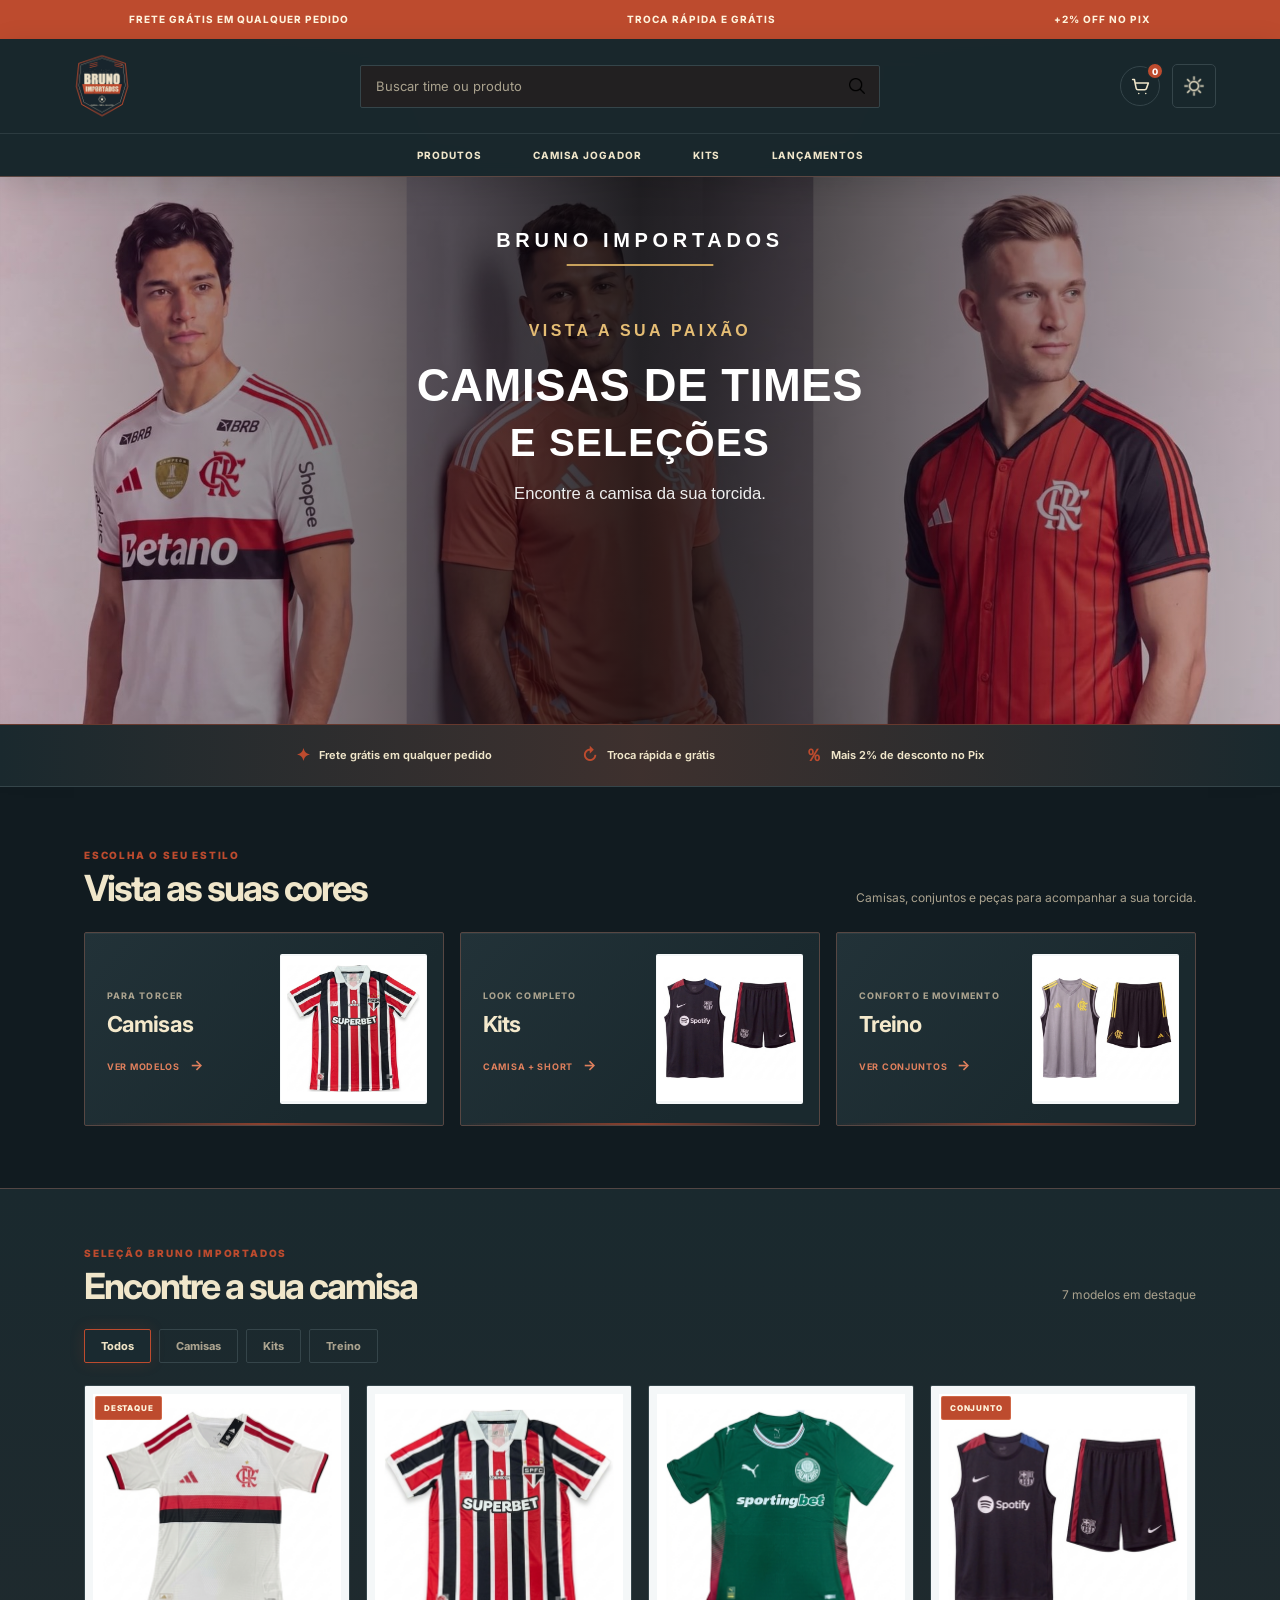
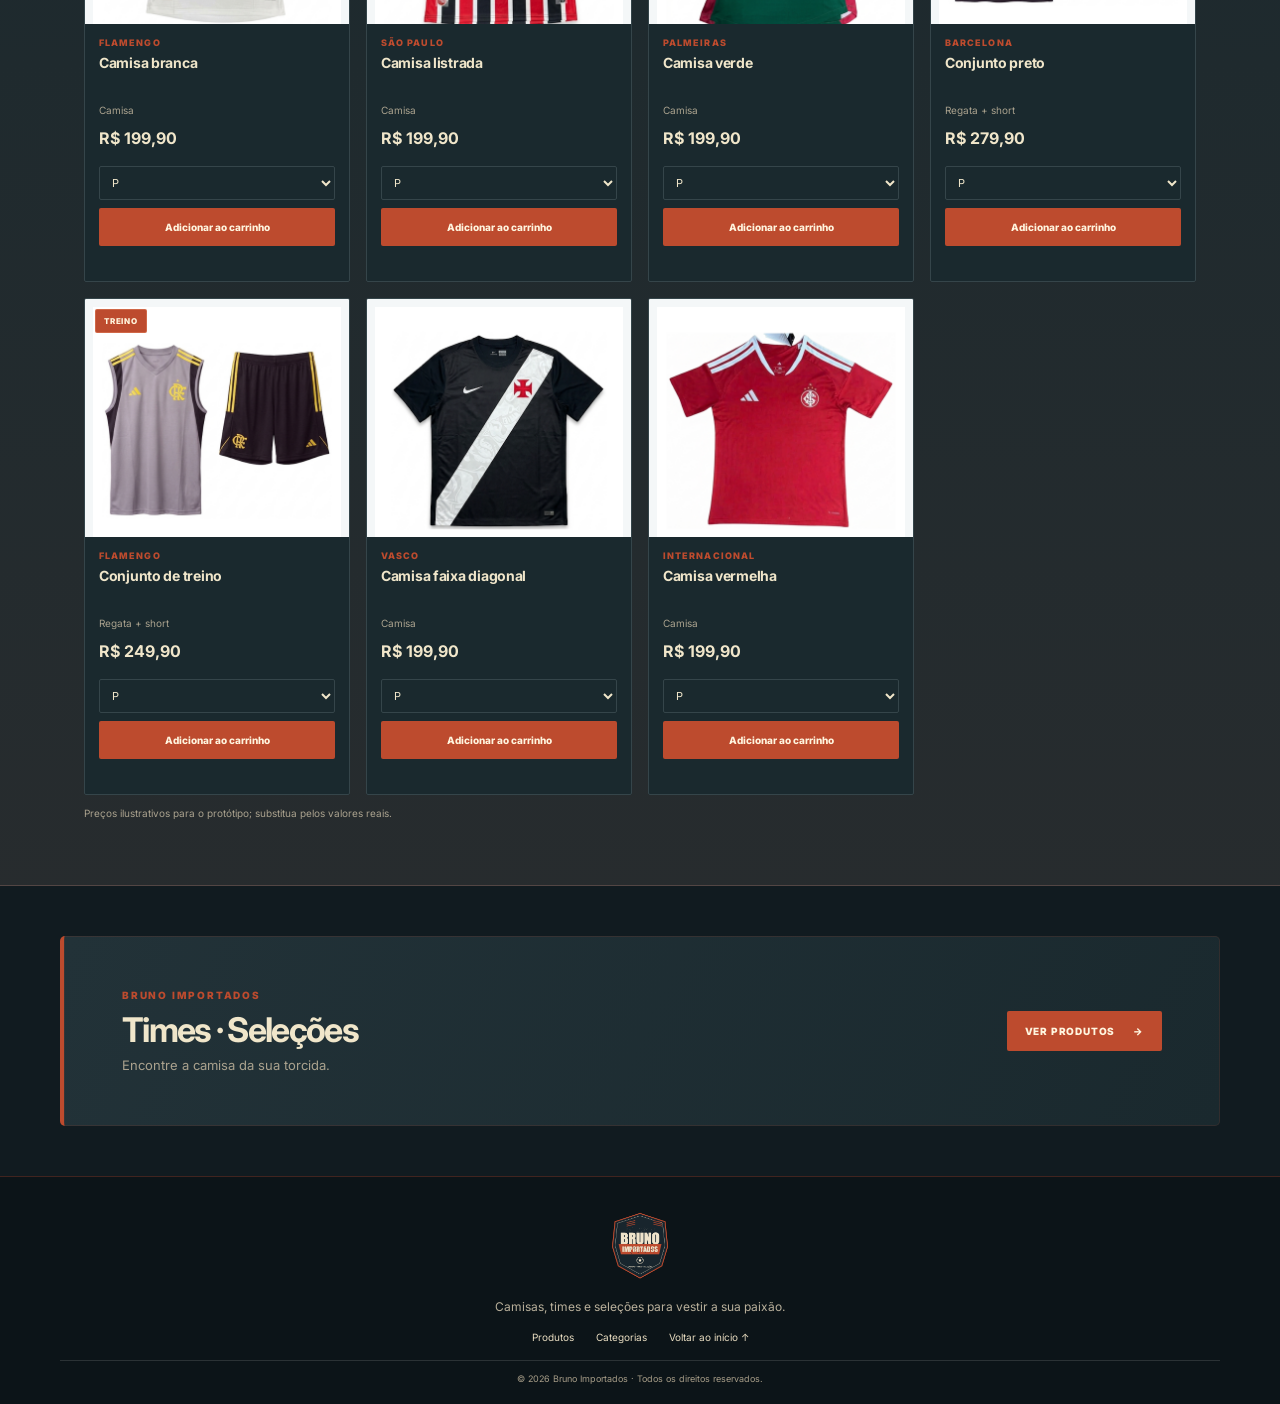
==== index.html @ b6637fec "Initial Bruno Importados storefront" ====
<!doctype html>
<html lang="pt-BR" data-theme="dark">
  <head>
    <meta charset="UTF-8" />
    <meta name="viewport" content="width=device-width, initial-scale=1.0" />
    <meta name="theme-color" content="#17262c" />
    <meta
      name="description"
      content="Bruno Importados — camisas, times e seleções."
    />
    <link rel="preconnect" href="https://fonts.googleapis.com" />
    <link rel="preconnect" href="https://fonts.gstatic.com" crossorigin />
    <link
      href="https://fonts.googleapis.com/css2?family=Inter:wght@400;500;600;700;800;900&display=swap"
      rel="stylesheet"
    />
    <link rel="stylesheet" href="css/style.css" />
    <title>Bruno Importados — Camisas, times e seleções</title>
  </head>
  <body data-theme="dark">
    <aside class="promotions">
      <div class="promo-carousel" role="region" aria-label="Ofertas da loja">
        <div class="promo-viewport">
          <div class="promotion-items">
            <ul
              class="promo-group"
              aria-label="Frete grátis em qualquer pedido; troca rápida e grátis; mais 2% de desconto no Pix"
            >
              <li>FRETE GRÁTIS EM QUALQUER PEDIDO</li>
              <li>TROCA RÁPIDA E GRÁTIS</li>
              <li>+2% OFF NO PIX</li>
            </ul>
            <ul class="promo-group" aria-hidden="true">
              <li>FRETE GRÁTIS EM QUALQUER PEDIDO</li>
              <li>TROCA RÁPIDA E GRÁTIS</li>
              <li>+2% OFF NO PIX</li>
            </ul>
          </div>
        </div>
      </div>
    </aside>

    <header class="site-header">
      <div class="header-main">
        <a class="brand" href="#inicio" aria-label="Bruno Importados, início">
          <img
            src="assets/logoDark.png"
            alt="Bruno Importados — Camisas, times e seleções"
            id="store-logo"
          />
        </a>
        <form class="search-box" role="search" id="search-form">
          <label class="sr-only" for="search">Buscar camisas e conjuntos</label>
          <input
            type="search"
            placeholder="Buscar time ou produto"
            id="search"
            autocomplete="off"
          />
          <button type="submit" aria-label="Buscar">
            <img src="assets/lupe.png" alt="" aria-hidden="true" />
          </button>
        </form>
        <div class="header-actions">
          <a
            class="cart-icon"
            href="checkout.html"
            aria-label="Carrinho, 0 itens"
            ><svg viewBox="0 0 24 24" aria-hidden="true" focusable="false">
              <path
                d="M3 4h2l2.1 10.1a2 2 0 0 0 2 1.6h7.8a2 2 0 0 0 1.9-1.4L21 8H6M10 20h.01M18 20h.01"
                fill="none"
                stroke="currentColor"
                stroke-width="1.8"
                stroke-linecap="round"
                stroke-linejoin="round"
              /></svg
            ><span class="cart-count" data-cart-count>0</span></a
          >
          <button
            class="theme-toggle"
            id="theme-toggle"
            type="button"
            aria-label="Alternar para o tema claro"
          >
            <span class="theme-symbol" aria-hidden="true"></span
            ><span class="theme-label">Tema claro</span>
          </button>
        </div>
      </div>
      <nav class="nav-bar" aria-label="Navegação principal">
        <a href="#colecao">PRODUTOS</a>
        <a href="#colecao" data-filter-link="shirt">CAMISA JOGADOR</a>
        <a href="#colecao" data-filter-link="kit">KITS</a>
        <a href="#colecao" data-filter-link="all">LANÇAMENTOS</a>
      </nav>
    </header>

    <main id="inicio">
      <a
        href="#colecao"
        class="hero-banner"
        aria-label="Explore camisas de times e seleções"
      >
        <img
          src="assets/banner-bruno-importados.svg"
          alt="Bruno Importados — camisas de times e seleções"
        />
      </a>

      <section class="benefits" aria-label="Vantagens da loja">
        <div>
          <span aria-hidden="true">✦</span> Frete grátis em qualquer pedido
        </div>
        <div><span aria-hidden="true">↻</span> Troca rápida e grátis</div>
        <div><span aria-hidden="true">％</span> Mais 2% de desconto no Pix</div>
      </section>

      <section class="section categories-section" id="categorias">
        <div class="section-heading">
          <div>
            <p class="eyebrow">Escolha o seu estilo</p>
            <h1>Vista as suas cores</h1>
          </div>
          <p class="section-note">
            Camisas, conjuntos e peças para acompanhar a sua torcida.
          </p>
        </div>
        <div class="category-grid">
          <a
            class="category-card category-shirts"
            href="#colecao"
            data-filter-link="shirt"
          >
            <div>
              <span>PARA TORCER</span>
              <h2>Camisas</h2>
              <b>VER MODELOS <i aria-hidden="true">→</i></b>
            </div>
            <img src="assets/camisas/sao-paulo.png" alt="" />
          </a>
          <a
            class="category-card category-kits"
            href="#colecao"
            data-filter-link="kit"
          >
            <div>
              <span>LOOK COMPLETO</span>
              <h2>Kits</h2>
              <b>CAMISA + SHORT <i aria-hidden="true">→</i></b>
            </div>
            <img src="assets/camisas/barcelona-kit.png" alt="" />
          </a>
          <a
            class="category-card category-training"
            href="#colecao"
            data-filter-link="training"
          >
            <div>
              <span>CONFORTO E MOVIMENTO</span>
              <h2>Treino</h2>
              <b>VER CONJUNTOS <i aria-hidden="true">→</i></b>
            </div>
            <img src="assets/camisas/flamengo-treino.png" alt="" />
          </a>
        </div>
      </section>

      <section class="collection" id="colecao">
        <div class="section collection-inner">
          <div class="section-heading">
            <div>
              <p class="eyebrow">Seleção Bruno Importados</p>
              <h2>Encontre a sua camisa</h2>
            </div>
            <p class="section-note" id="result-count" aria-live="polite">
              Carregando produtos…
            </p>
          </div>
          <div class="filters" role="group" aria-label="Filtrar produtos">
            <button class="filter active" type="button" data-filter="all">
              Todos
            </button>
            <button class="filter" type="button" data-filter="shirt">
              Camisas
            </button>
            <button class="filter" type="button" data-filter="kit">Kits</button>
            <button class="filter" type="button" data-filter="training">
              Treino
            </button>
          </div>
          <div class="product-grid" id="product-grid" aria-live="polite"></div>
          <p class="price-notice">
            Preços ilustrativos para o protótipo; substitua pelos valores reais.
          </p>
          <p class="empty-state" id="empty-state" hidden>
            Nenhum produto encontrado. Tente outra busca.
          </p>
        </div>
      </section>

      <section class="closing-banner">
        <div>
          <p class="eyebrow">Bruno Importados</p>
          <h2>Times · Seleções</h2>
          <p>Encontre a camisa da sua torcida.</p>
        </div>
        <a href="#colecao" class="button-primary"
          >VER PRODUTOS <span aria-hidden="true">→</span></a
        >
      </section>
    </main>

    <footer class="site-footer" id="contato">
      <a href="#inicio" class="footer-brand"
        ><img src="assets/logoDark.png" alt="Bruno Importados" id="footer-logo"
      /></a>
      <p>Camisas, times e seleções para vestir a sua paixão.</p>
      <nav aria-label="Links do rodapé">
        <a href="#colecao">Produtos</a><a href="#categorias">Categorias</a
        ><a href="#inicio">Voltar ao início ↑</a>
      </nav>
      <small>© 2026 Bruno Importados · Todos os direitos reservados.</small>
    </footer>

    <script src="js/products.js"></script>
    <script src="js/cart.js"></script>
    <script src="js/main.js"></script>
  </body>
</html>
---- css/style.css ----
:root {
  color-scheme: dark;
  --background: #111b20;
  --surface: #1a292e;
  --surface-2: #223238;
  --text-color: #f0e6ca;
  --muted-text: #aaa28e;
  --border-color: #35454a;
  --accent-color: #bd4b2e;
  --accent-hover: #e0805d;
  --cream-color: #eee2c4;
  --deep-green: #1a2a30;
  --border-radius: 5px;
  font-family: "Inter", Arial, sans-serif;
}

:root[data-theme="light"] {
  color-scheme: light;
  --background: #f2ead7;
  --surface: #fff9ec;
  --surface-2: #eee5d2;
  --text-color: #1d302c;
  --muted-text: #747568;
  --border-color: #d9cfb8;
  --accent-color: #a9432b;
  --accent-hover: #8e3925;
  --cream-color: #eee2c4;
  --deep-green: #1d302c;
  --border-radius: 5px;
}

* {
  box-sizing: border-box;
}

html {
  scroll-behavior: smooth;
}

body {
  margin: 0;
  background: var(--background);
  color: var(--text-color);
  font-family: "Inter", Arial, sans-serif;
  transition: background .2s, color .2s;
}

button,
input {
  font: inherit;
}

a {
  color: inherit;
  text-decoration: none;
}

.promotions {
  background: var(--accent-color);
  color: #fff3dc;
}

.promotion-items {
  min-height: 34px;
  max-width: 1200px;
  margin: auto;
  padding: 8px 20px;
  display: flex;
  justify-content: space-around;
  align-items: center;
  gap: 16px;
  font-size: 10px;
  font-weight: 700;
  letter-spacing: .09em;
  text-align: center;
}

.site-header {
  background: var(--surface);
  border-bottom: 1px solid var(--border-color);
  position: sticky;
  top: 0;
  z-index: 10;
}

.header-main {
  max-width: 1200px;
  min-height: 88px;
  margin: auto;
  padding: 8px 24px;
  display: grid;
  grid-template-columns: 110px minmax(200px, 1fr) 150px;
  align-items: center;
  gap: 28px;
}

.brand {
  display: inline-flex;
  align-items: center;
  width: max-content;
}

.brand img {
  display: block;
  width: 76px;
  height: 76px;
  object-fit: contain;
}

.search-box {
  position: relative;
  width: 100%;
  max-width: 520px;
  justify-self: center;
}

.search-box input {
  width: 100%;
  height: 43px;
  color: var(--text-color);
  background: var(--background);
  padding: 0 48px 0 15px;
  border: 1px solid var(--border-color);
  border-radius: var(--border-radius);
  outline: none;
  font-size: 13px;
}

.search-box input:focus {
  border-color: var(--accent-hover);
  box-shadow: 0 0 0 2px color-mix(in srgb, var(--accent-color) 22%, transparent);
}

.search-box input::placeholder {
  color: var(--muted-text);
}

.search-box button {
  position: absolute;
  right: 2px;
  top: 2px;
  height: 39px;
  width: 42px;
  border: 0;
  background: transparent;
  color: var(--accent-hover);
  font-size: 27px;
  cursor: pointer;
}

.theme-toggle {
  justify-self: end;
  display: inline-flex;
  align-items: center;
  gap: 8px;
  padding: 10px 12px;
  background: transparent;
  color: var(--text-color);
  border: 1px solid var(--border-color);
  border-radius: var(--border-radius);
  font-size: 11px;
  font-weight: 700;
  cursor: pointer;
}

.theme-toggle:hover {
  border-color: var(--accent-hover);
  color: var(--accent-hover);
}

.theme-symbol {
  display: inline-block;
  flex: 0 0 auto;
  width: 18px;
  height: 18px;
  background-color: var(--text-color);
  mask-position: center;
  mask-repeat: no-repeat;
  mask-size: contain;
}

.nav-bar {
  min-height: 43px;
  display: flex;
  align-items: center;
  justify-content: center;
  gap: clamp(18px, 4vw, 54px);
  border-top: 1px solid var(--border-color);
  padding: 0 18px;
}

.nav-bar a {
  font-size: 10px;
  letter-spacing: .09em;
  font-weight: 750;
  color: var(--text-color);
  padding: 14px 0;
  position: relative;
}

.nav-bar a::after {
  content: "";
  position: absolute;
  left: 0;
  bottom: 8px;
  width: 0;
  height: 2px;
  background: var(--accent-hover);
  transition: width .2s;
}

.nav-bar a:hover::after,
.nav-bar a:focus-visible::after {
  width: 100%;
}

.hero-banner {
  display: block;
  overflow: hidden;
  border-radius: var(--border-radius);
  background: #18282d;
}

.hero-banner img {
  display: block;
  width: 100%;
  height: auto;
}

.benefits {
  min-height: 62px;
  padding: 12px 22px;
  display: flex;
  justify-content: center;
  align-items: center;
  gap: clamp(20px, 7vw, 90px);
  background: var(--surface);
  border-bottom: 1px solid var(--border-color);
  color: var(--text-color);
}

.benefits div {
  display: flex;
  align-items: center;
  gap: 9px;
  font-size: 11px;
  font-weight: 650;
}

.benefits span {
  color: var(--accent-hover);
  font-size: 17px;
}

.section {
  width: min(1160px, 100%);
  margin: auto;
  padding: 62px 24px;
}

.section-heading {
  display: flex;
  justify-content: space-between;
  align-items: end;
  gap: 20px;
  margin-bottom: 24px;
}

.eyebrow {
  margin: 0 0 8px;
  color: var(--accent-hover);
  font-size: 10px;
  letter-spacing: .18em;
  text-transform: uppercase;
  font-weight: 850;
}

h1,
h2,
h3,
p {
  margin-top: 0;
}

.section-heading h1,
.section-heading h2 {
  margin: 0;
  font-size: clamp(26px, 3vw, 36px);
  letter-spacing: -.055em;
  line-height: 1.08;
}

.section-note {
  margin: 0 0 3px;
  color: var(--muted-text);
  font-size: 12px;
}

.category-grid {
  display: grid;
  grid-template-columns: repeat(3, 1fr);
  gap: 16px;
}

.category-card {
  min-height: 180px;
  display: flex;
  align-items: center;
  justify-content: space-between;
  gap: 5px;
  padding: 16px 16px 16px 22px;
  overflow: hidden;
  border-radius: var(--border-radius);
  border: 1px solid #ffffff17;
  background: #263833;
  color: #f4e9cc;
}

.category-shirts {
  background: #392d2a;
}

.category-kits {
  background: #263833;
}

.category-training {
  background: #302d33;
}

.category-card div {
  position: relative;
  z-index: 1;
}

.category-card div>span {
  font-size: 9px;
  letter-spacing: .12em;
  color: #c6bba3;
  font-weight: 750;
}

.category-card h2 {
  margin: 8px 0 17px;
  font-size: 22px;
  letter-spacing: -.04em;
}

.category-card b {
  font-size: 9px;
  letter-spacing: .08em;
  color: #f0a07c;
}

.category-card b i {
  margin-left: 7px;
  font-size: 14px;
  font-style: normal;
}

.category-card img {
  width: 46%;
  max-width: 175px;
  height: 150px;
  object-fit: contain;
  background: #fff;
  border-radius: var(--border-radius);
}

.category-card:hover img {
  transform: scale(1.025);
}

.collection {
  background: var(--surface);
  border-block: 1px solid var(--border-color);
}

.collection-inner {
  padding-top: 58px;
  padding-bottom: 66px;
}

.filters {
  display: flex;
  gap: 8px;
  margin-bottom: 22px;
}

.filter {
  padding: 9px 16px;
  border: 1px solid var(--border-color);
  border-radius: var(--border-radius);
  background: transparent;
  color: var(--muted-text);
  font-size: 11px;
  font-weight: 750;
  cursor: pointer;
}

.filter.active,
.filter:hover {
  background: var(--deep-green);
  color: var(--cream-color);
  border-color: var(--deep-green);
}

:root[data-theme="light"] .filter.active,
:root[data-theme="light"] .filter:hover {
  color: #fff7e7;
}

.product-grid {
  display: grid;
  grid-template-columns: repeat(4, minmax(0, 1fr));
  gap: 16px;
}

.product-card {
  overflow: hidden;
  border-radius: var(--border-radius);
  background: var(--background);
  border: 1px solid var(--border-color);
  transition: transform .2s, box-shadow .2s;
}

.product-card:hover {
  transform: translateY(-3px);
  box-shadow: 0 12px 24px #0002;
}

.product-card[hidden] {
  display: none;
}

.product-image {
  position: relative;
  height: 238px;
  display: grid;
  place-items: center;
  overflow: hidden;
  background: #fff;
}

.product-image img {
  width: 100%;
  height: 100%;
  padding: 8px;
  object-fit: contain;
  transition: transform .2s;
}

.product-card:hover .product-image img {
  transform: scale(1.025);
}

.product-badge {
  position: absolute;
  z-index: 1;
  left: 10px;
  top: 10px;
  border-radius: var(--border-radius);
  padding: 6px 8px;
  background: var(--accent-color);
  color: #fff4dc;
  font-size: 8px;
  font-weight: 850;
  letter-spacing: .1em;
  text-transform: uppercase;
}

.product-info {
  padding: 13px 14px 15px;
}

.product-info p {
  margin: 0 0 6px;
  color: var(--accent-hover);
  font-size: 9px;
  letter-spacing: .12em;
  font-weight: 850;
}

.product-info h3 {
  min-height: 36px;
  margin: 0 0 8px;
  color: var(--text-color);
  font-size: 14px;
  letter-spacing: -.02em;
}

.product-type {
  display: inline-block;
  color: var(--muted-text);
  font-size: 10px;
}

.empty-state {
  margin: 22px 0 0;
  color: var(--muted-text);
  font-size: 13px;
}

.closing-banner {
  min-height: 190px;
  margin: 50px auto;
  width: min(1160px, calc(100% - 48px));
  padding: 28px clamp(24px, 5vw, 58px);
  display: flex;
  align-items: center;
  justify-content: space-between;
  gap: 24px;
  background: var(--surface-2);
  border-left: 4px solid var(--accent-color);
  border-radius: var(--border-radius);
}

.closing-banner h2 {
  margin: 0 0 7px;
  font-size: clamp(24px, 3vw, 34px);
  letter-spacing: -.05em;
}

.closing-banner p:not(.eyebrow) {
  margin: 0;
  color: var(--muted-text);
  font-size: 13px;
}

.button-primary {
  display: inline-flex;
  gap: 18px;
  align-items: center;
  padding: 14px 18px;
  border-radius: var(--border-radius);
  background: var(--accent-color);
  color: #fff5df;
  font-size: 10px;
  letter-spacing: .08em;
  font-weight: 850;
  white-space: nowrap;
}

.button-primary:hover {
  background: var(--accent-hover);
}

.site-footer {
  display: flex;
  flex-direction: column;
  align-items: center;
  gap: 12px;
  padding: 28px 20px 20px;
  background: #0c1418;
  color: #f1e6cb;
  text-align: center;
}

:root[data-theme="light"] .site-footer {
  background: #1d302c;
}

.footer-brand img {
  display: block;
  width: 82px;
  height: 82px;
  object-fit: contain;
}

.site-footer p {
  margin: 0;
  color: #b9b09b;
  font-size: 12px;
}

.site-footer nav {
  display: flex;
  gap: 22px;
  margin: 5px 0;
}

.site-footer nav a {
  color: #e9ddc1;
  font-size: 10px;
}

.site-footer nav a:hover {
  color: #e58b66;
}

.site-footer small {
  padding-top: 12px;
  width: min(100%, 1160px);
  border-top: 1px solid #ffffff20;
  color: #a79d88;
  font-size: 9px;
}

.sr-only {
  position: absolute;
  width: 1px;
  height: 1px;
  padding: 0;
  margin: -1px;
  overflow: hidden;
  clip: rect(0, 0, 0, 0);
  white-space: nowrap;
  border: 0;
}

:focus-visible {
  outline: 2px solid var(--accent-hover);
  outline-offset: 3px;
}

@media (max-width: 900px) {
  .header-main {
    grid-template-columns: 90px minmax(160px, 1fr) 120px;
    gap: 16px;
  }

  .brand img {
    width: 68px;
    height: 68px;
  }

  .product-grid {
    grid-template-columns: repeat(3, minmax(0, 1fr));
  }

  .product-image {
    height: 220px;
  }

  .category-card {
    min-height: 160px;
    padding-left: 15px;
  }

  .category-card img {
    height: 126px;
  }
}

@media (max-width: 620px) {
  .promotion-items {
    min-height: 32px;
    gap: 8px;
    padding: 7px 8px;
    font-size: 7px;
    letter-spacing: .03em;
  }

  .header-main {
    min-height: 68px;
    padding: 5px 13px;
    grid-template-columns: 57px minmax(0, 1fr) auto;
    gap: 10px;
  }

  .brand img {
    width: 55px;
    height: 55px;
  }

  .search-box input {
    height: 38px;
    padding-left: 10px;
    font-size: 11px;
  }

  .search-box button {
    height: 34px;
    width: 34px;
  }

  .theme-toggle {
    width: 38px;
    height: 38px;
    justify-content: center;
    padding: 0;
  }

  .theme-label {
    position: absolute;
    width: 1px;
    height: 1px;
    overflow: hidden;
    clip: rect(0, 0, 0, 0);
  }

  .nav-bar {
    min-height: 39px;
    justify-content: space-around;
    gap: 7px;
    padding: 0 7px;
  }

  .nav-bar a {
    font-size: 8px;
    letter-spacing: .03em;
    padding: 12px 0;
  }

  .nav-bar a::after {
    bottom: 5px;
  }

  .hero-banner img {
    height: auto;
  }

  .benefits {
    padding: 12px 8px;
    gap: 8px;
    justify-content: space-between;
  }

  .benefits div {
    max-width: 33%;
    gap: 5px;
    font-size: 8px;
    line-height: 1.25;
  }

  .benefits span {
    font-size: 13px;
  }

  .section {
    padding: 42px 15px;
  }

  .section-heading {
    align-items: start;
    flex-direction: column;
    gap: 8px;
    margin-bottom: 18px;
  }

  .section-heading h1,
  .section-heading h2 {
    font-size: 27px;
  }

  .section-note {
    font-size: 11px;
  }

  .category-grid {
    grid-template-columns: 1fr;
    gap: 9px;
  }

  .category-card {
    min-height: 128px;
    padding: 12px 15px;
  }

  .category-card h2 {
    margin: 5px 0 11px;
    font-size: 19px;
  }

  .category-card img {
    height: 106px;
    width: 42%;
  }

  .collection-inner {
    padding-block: 42px;
  }

  .filters {
    overflow-x: auto;
    padding-bottom: 3px;
  }

  .filter {
    flex: 0 0 auto;
    padding: 8px 12px;
  }

  .product-grid {
    grid-template-columns: repeat(2, minmax(0, 1fr));
    gap: 9px;
  }

  .product-image {
    height: 168px;
  }

  .product-image img {
    padding: 3px;
  }

  .product-info {
    padding: 10px;
  }

  .product-info h3 {
    font-size: 12px;
    min-height: 30px;
  }

  .product-info p {
    font-size: 8px;
  }

  .product-type {
    font-size: 9px;
  }

  .closing-banner {
    width: calc(100% - 30px);
    margin: 28px auto;
    min-height: 0;
    padding: 23px 18px;
    align-items: start;
    flex-direction: column;
  }

  .closing-banner h2 {
    font-size: 24px;
  }

  .button-primary {
    padding: 12px 14px;
  }

  .site-footer {
    padding-top: 22px;
  }

  .site-footer nav {
    gap: 14px;
  }
}

/* Faixa promocional em movimento contínuo, sem setas ou pausas ao passar o mouse. */
.promotions {
  min-height: 38px;
  overflow: hidden;
}

.promo-carousel {
  width: 100%;
  min-height: 38px;
  margin: auto;
  display: flex;
  align-items: center;
}

.promo-viewport {
  width: 100%;
  overflow: hidden;
}

.promotion-items {
  width: max-content;
  max-width: none;
  min-height: 38px;
  margin: 0;
  padding: 0;
  display: flex;
  justify-content: flex-start;
  align-items: center;
  gap: 0;
  animation: promo-marquee 20s linear infinite;
  will-change: transform;
}

.promo-group {
  flex: 0 0 auto;
  width: max-content;
  min-width: 100vw;
  min-height: 38px;
  margin: 0;
  padding: 0 28px;
  display: flex;
  justify-content: space-around;
  align-items: center;
  gap: clamp(34px, 6vw, 92px);
  list-style: none;
}

.promo-group li {
  flex: 0 0 auto;
  color: #fff3dc;
  text-align: center;
  white-space: nowrap;
  font-size: 10px;
  font-weight: 750;
  letter-spacing: .1em;
}

@keyframes promo-marquee {
  to {
    transform: translateX(-50%);
  }
}

@media (max-width: 620px) {

  .promotions,
  .promo-carousel,
  .promotion-items,
  .promo-group {
    min-height: 34px;
  }

  .promo-group {
    padding-inline: 16px;
    gap: 28px;
  }

  .promo-group li {
    font-size: 8px;
    letter-spacing: .04em;
  }
}

@media (prefers-reduced-motion: reduce) {
  .promotion-items {
    animation-duration: 20s;
  }
}

.sun {
  color: white;
}

.search-box button {
  display: grid;
  place-items: center
}

.search-box button img {
  width: 20px;
  height: 20px;
  object-fit: contain
}

.cart-link span {
  display: inline-grid;
  place-items: center;
  min-width: 18px;
  height: 18px;
  margin-left: 4px;
  padding: 0 4px;
  border-radius: 50%;
  background: var(--accent-color);
  color: #fff;
  font-size: 9px
}

.product-price {
  display: block;
  margin: 10px 0;
  color: var(--text-color);
  font-size: 16px
}

.product-size {
  width: 100%;
  height: 34px;
  margin: 8px 0;
  border: 1px solid var(--border-color);
  border-radius: var(--border-radius);
  background: var(--surface);
  color: var(--text-color);
  padding: 0 8px;
  font: inherit;
  font-size: 11px
}

.product-add {
  width: 100%;
  min-height: 38px;
  padding: 9px 12px;
  border: 0;
  border-radius: var(--border-radius);
  background: var(--accent-color);
  color: #fff5df;
  font: inherit;
  font-size: 10px;
  font-weight: 800;
  cursor: pointer
}

.product-add:hover {
  background: var(--accent-hover)
}

.product-status {
  display: block;
  min-height: 14px;
  margin-top: 6px;
  color: var(--accent-hover);
  font-size: 9px
}

.price-notice {
  margin: 12px 0 0;
  color: var(--muted-text);
  font-size: 10px
}

.checkout-header {
  grid-template-columns: 90px 1fr 150px
}

.checkout-header h1 {
  margin: 0;
  font-size: 20px
}

.checkout-main {
  width: min(1000px, calc(100% - 36px));
  margin: auto;
  padding: 30px 0 64px;
  min-height: 55vh
}

.back-link {
  display: inline-block;
  margin-bottom: 22px;
  color: var(--accent-hover);
  font-size: 12px
}

.checkout-layout {
  display: grid;
  grid-template-columns: minmax(0, 1.5fr) minmax(270px, 1fr);
  gap: 28px
}

.checkout-layout h2 {
  font-size: 20px
}

.cart-items {
  display: grid;
  gap: 12px
}

.cart-row {
  display: grid;
  grid-template-columns: 86px minmax(0, 1fr) auto;
  align-items: center;
  gap: 14px;
  padding: 12px;
  border: 1px solid var(--border-color);
  border-radius: var(--border-radius);
  background: var(--surface)
}

.cart-row>img {
  width: 86px;
  height: 100px;
  object-fit: contain;
  background: #fff;
  border-radius: 3px
}

.cart-description p {
  margin: 0 0 5px;
  color: var(--accent-hover);
  font-size: 9px;
  font-weight: 800;
  text-transform: uppercase
}

.cart-description h3 {
  margin: 0 0 5px;
  font-size: 13px
}

.cart-description span,
.quantity-control>span {
  display: block;
  color: var(--muted-text);
  font-size: 10px;
}

.quantity-control {
  margin-top: 8px;
}

.quantity-buttons {
  display: inline-flex;
  align-items: center;
  margin-top: 5px;
  border: 1px solid var(--border-color);
  border-radius: 4px;
  overflow: hidden;
  background: var(--background);
}

.quantity-button {
  width: 32px;
  height: 30px;
  border: 0;
  background: transparent;
  color: var(--text-color);
  font: inherit;
  font-size: 19px;
  line-height: 1;
  cursor: pointer;
}

.quantity-button:hover {
  background: var(--surface-2);
  color: var(--accent-hover);
}

.quantity-value {
  min-width: 34px;
  text-align: center;
  color: var(--text-color);
  font-size: 12px;
}
.cart-remove {
  border: 0;
  background: transparent;
  color: var(--accent-hover);
  font: inherit;
  font-size: 10px;
  text-decoration: underline;
  cursor: pointer
}

.order-panel {
  align-self: start;
  padding: 20px;
  border: 1px solid var(--border-color);
  border-radius: var(--border-radius);
  background: var(--surface)
}

.order-panel h2 {
  margin: 0
}

.order-total {
  display: flex;
  justify-content: space-between;
  margin: 18px 0;
  padding: 16px 0;
  border-block: 1px solid var(--border-color);
  font-size: 13px
}

.order-total strong {
  font-size: 17px
}

.order-panel form {
  display: grid;
  gap: 7px
}

.order-panel form label {
  margin-top: 6px;
  font-size: 11px;
  font-weight: 650
}

.order-panel form input,
.order-panel form select {
  width: 100%;
  min-height: 38px;
  padding: 8px;
  border: 1px solid var(--border-color);
  border-radius: var(--border-radius);
  background: var(--background);
  color: var(--text-color)
}

.field-error {
  min-height: 12px;
  color: #e0805d;
  font-size: 10px
}

.checkout-submit {
  margin-top: 8px
}

.checkout-message {
  min-height: 16px;
  margin: 4px 0;
  color: var(--accent-hover);
  font-size: 11px
}

.checkout-message.is-error {
  color: #d46149
}

@media(max-width:700px) {
  .checkout-layout {
    grid-template-columns: 1fr
  }

  .checkout-header {
    grid-template-columns: 55px 1fr auto;
    gap: 10px;
    padding-inline: 13px
  }

  .checkout-header h1 {
    font-size: 16px
  }

  .checkout-header .theme-toggle {
    width: 38px;
    height: 38px
  }

  .checkout-header .theme-label {
    position: absolute;
    width: 1px;
    height: 1px;
    overflow: hidden;
    clip: rect(0, 0, 0, 0)
  }

  .cart-row {
    grid-template-columns: 66px minmax(0, 1fr);
    gap: 10px
  }

  .cart-row>img {
    width: 66px;
    height: 82px
  }

  .cart-remove {
    grid-column: 2;
    justify-self: start
  }

  .cart-link {
    white-space: nowrap
  }
}

.header-actions {
  display: flex;
  justify-self: end;
  align-items: center;
  gap: 12px
}

.cart-icon {
  position: relative;
  width: 40px;
  height: 40px;
  display: grid;
  place-items: center;
  color: var(--text-color);
  border: 1px solid var(--border-color);
  border-radius: 50%;
  transition: color .2s, border-color .2s
}

.cart-icon:hover {
  color: var(--accent-hover);
  border-color: var(--accent-hover)
}

.cart-icon svg {
  width: 21px;
  height: 21px
}

.cart-count {
  position: absolute;
  top: -5px;
  right: -5px;
  min-width: 18px;
  height: 18px;
  padding: 0 4px;
  display: grid;
  place-items: center;
  border: 2px solid var(--surface);
  border-radius: 999px;
  background: var(--accent-color);
  color: #fff;
  font-size: 9px;
  font-weight: 800;
  line-height: 1
}

.header-main {
  grid-template-columns: 110px minmax(200px, 1fr) 150px
}

.checkout-header {
  grid-template-columns: 90px 1fr auto
}

.checkout-header .header-actions {
  grid-column: 3
}

@media(max-width:900px) {
  .header-main {
    grid-template-columns: 90px minmax(160px, 1fr) auto
  }

  .header-actions {
    gap: 8px
  }
}

@media(max-width:620px) {
  .header-main {
    grid-template-columns: 57px minmax(0, 1fr) auto;
    gap: 8px;
    padding-inline: 9px
  }

  .header-actions {
    gap: 6px
  }

  .header-actions .theme-toggle {
    width: 38px;
    height: 38px
  }

  .cart-icon {
    width: 36px;
    height: 36px
  }

  .cart-icon svg {
    width: 19px;
    height: 19px
  }
}

@media(max-width:700px) {
  .checkout-header {
    grid-template-columns: 55px 1fr auto
  }

  .checkout-header .header-actions {
    grid-column: 3;
    gap: 6px
  }
}

/* Botão de tema somente com ícone, mantendo o rótulo acessível. */
.theme-toggle {
  width: 44px;
  height: 44px;
  justify-content: center;
  padding: 0
}

.theme-toggle .theme-label {
  display: none
}

.theme-symbol {
  width: 24px;
  height: 24px
}

@media(max-width:620px) {
  .header-actions .theme-toggle {
    width: 40px;
    height: 40px
  }

  .theme-symbol {
    width: 23px;
    height: 23px
  }
}

@media(max-width:700px) {
  .checkout-header .theme-toggle {
    width: 40px;
    height: 40px
  }
}
.order-confirmation{max-width:620px;margin:30px auto;padding:42px 26px;text-align:center;border:1px solid var(--border-color);border-radius:var(--border-radius);background:var(--surface)}.confirmation-mark{width:54px;height:54px;margin:0 auto 18px;display:grid;place-items:center;border-radius:50%;background:var(--accent-color);color:#fff;font-size:28px;font-weight:800}.order-confirmation h2{margin:0 0 10px;font-size:clamp(25px,4vw,36px)}.order-confirmation p:not(.eyebrow){margin:0 auto 24px;color:var(--muted-text);line-height:1.6;font-size:14px}.order-confirmation .button-primary{justify-content:center}






/* Identidade visual futurista: futebol com estética de tecnologia. */
:root {
  color-scheme: dark;
  --background: #070d16;
  --surface: #0c1724;
  --surface-2: #102235;
  --text-color: #e8f7ff;
  --muted-text: #91a6b8;
  --border-color: #1a3a4e;
  --accent-color: #00d9f5;
  --accent-hover: #80f3ff;
  --cream-color: #d8faff;
  --deep-green: #082b3a;
  --border-radius: 3px;
}

:root[data-theme="light"] {
  color-scheme: light;
  --background: #edf5f8;
  --surface: #ffffff;
  --surface-2: #dcecf1;
  --text-color: #102b3a;
  --muted-text: #617987;
  --border-color: #c4dce5;
  --accent-color: #007f9b;
  --accent-hover: #00a9c5;
  --cream-color: #e3fbff;
  --deep-green: #123c4a;
  --border-radius: 3px;
}

body {
  background-image: radial-gradient(ellipse at 50% -18%, color-mix(in srgb, var(--accent-color) 10%, transparent), transparent 55%);
  background-attachment: fixed;
}

.promotions {
  background: #050a11;
  border-bottom: 1px solid color-mix(in srgb, var(--accent-color) 45%, transparent);
  box-shadow: 0 3px 22px color-mix(in srgb, var(--accent-color) 10%, transparent);
}

:root[data-theme="light"] .promotions {
  background: #102b3a;
}

.site-header {
  background: color-mix(in srgb, var(--surface) 92%, transparent);
  border-bottom-color: color-mix(in srgb, var(--accent-color) 28%, var(--border-color));
  box-shadow: 0 10px 30px #0002;
  backdrop-filter: blur(16px);
}

.header-main {
  min-height: 94px;
}

.search-box input {
  border-radius: 2px;
  background: color-mix(in srgb, var(--background) 90%, var(--accent-color));
  border-color: var(--border-color);
}

.search-box input:focus {
  border-color: var(--accent-color);
  box-shadow: 0 0 0 1px var(--accent-color), 0 0 20px color-mix(in srgb, var(--accent-color) 22%, transparent);
}

.theme-toggle,
.cart-icon {
  border-color: var(--border-color);
  transition: border-color .2s, color .2s, box-shadow .2s, transform .2s;
}

.theme-toggle:hover,
.cart-icon:hover {
  border-color: var(--accent-color);
  color: var(--accent-color);
  box-shadow: 0 0 16px color-mix(in srgb, var(--accent-color) 20%, transparent);
}

.nav-bar {
  border-top-color: color-mix(in srgb, var(--border-color) 70%, transparent);
}

.nav-bar a::after {
  height: 2px;
  box-shadow: 0 0 10px var(--accent-color);
}

.hero-banner {
  border-radius: 0;
  border-bottom: 1px solid color-mix(in srgb, var(--accent-color) 48%, transparent);
  box-shadow: 0 18px 48px #0004;
}

.benefits {
  background: linear-gradient(90deg, var(--surface), color-mix(in srgb, var(--surface) 78%, var(--accent-color)), var(--surface));
  border-bottom-color: var(--border-color);
}

.benefits span,
.eyebrow,
.product-info>p {
  color: var(--accent-color);
}

.category-card {
  position: relative;
  min-height: 194px;
  border: 1px solid color-mix(in srgb, var(--accent-color) 25%, var(--border-color));
  border-radius: 2px;
  background: linear-gradient(130deg, var(--surface-2), var(--surface) 72%);
  box-shadow: inset 0 1px 0 #ffffff0c;
  transition: border-color .2s, transform .2s, box-shadow .2s;
}

.category-card::after {
  content: "";
  position: absolute;
  inset: auto 0 0;
  height: 2px;
  background: linear-gradient(90deg, transparent, var(--accent-color), transparent);
  opacity: .7;
}

.category-card:hover {
  transform: translateY(-4px);
  border-color: var(--accent-color);
  box-shadow: 0 12px 32px color-mix(in srgb, var(--accent-color) 11%, transparent);
}

.category-camisas,
.category-kits,
.category-training {
  background: linear-gradient(130deg, var(--surface-2), var(--surface) 72%);
}

.category-card div>span {
  color: var(--muted-text);
}

.category-card b {
  color: var(--accent-hover);
}

.category-card img {
  background: #f4f7f8;
  border: 1px solid #ffffff24;
  border-radius: 2px;
}

.collection {
  background: linear-gradient(180deg, var(--surface), color-mix(in srgb, var(--surface) 92%, var(--accent-color)));
  border-color: color-mix(in srgb, var(--accent-color) 22%, var(--border-color));
}

.filter {
  border-radius: 2px;
  transition: background .2s, color .2s, border-color .2s, box-shadow .2s;
}

.filter.active,
.filter:hover {
  background: var(--deep-green);
  border-color: var(--accent-color);
  color: var(--cream-color);
  box-shadow: 0 0 15px color-mix(in srgb, var(--accent-color) 16%, transparent);
}

.product-card {
  border-radius: 2px;
  background: var(--surface);
  border-color: var(--border-color);
}

.product-card:hover {
  border-color: color-mix(in srgb, var(--accent-color) 55%, var(--border-color));
  box-shadow: 0 12px 30px #0004, 0 0 18px color-mix(in srgb, var(--accent-color) 9%, transparent);
}

.product-image {
  background: #f4f7f8;
}

.product-badge {
  background: var(--deep-green);
  color: var(--accent-hover);
  border: 1px solid color-mix(in srgb, var(--accent-color) 55%, transparent);
  border-radius: 2px;
}

.product-add,
.button-primary {
  border-radius: 2px;
  background: var(--accent-color);
  color: #041018;
  transition: background .2s, box-shadow .2s, transform .2s;
}

.product-add:hover,
.button-primary:hover {
  background: var(--accent-hover);
  color: #041018;
  box-shadow: 0 0 20px color-mix(in srgb, var(--accent-color) 30%, transparent);
  transform: translateY(-1px);
}

.product-size,
.order-panel form input,
.order-panel form select,
.quantity-buttons {
  border-radius: 2px;
}

.closing-banner {
  border-left-color: var(--accent-color);
  background: linear-gradient(115deg, var(--surface-2), var(--surface));
  box-shadow: inset 0 0 0 1px color-mix(in srgb, var(--accent-color) 14%, transparent);
}

.site-footer {
  border-top: 1px solid color-mix(in srgb, var(--accent-color) 30%, transparent);
  background: #050a11;
}

:root[data-theme="light"] .site-footer {
  background: #102b3a;
}

.order-panel,
.cart-row,
.order-confirmation {
  border-radius: 2px;
  border-color: color-mix(in srgb, var(--accent-color) 22%, var(--border-color));
  box-shadow: 0 12px 30px #0002;
}

.quantity-button:hover {
  background: var(--surface-2);
  color: var(--accent-color);
}

:focus-visible {
  outline-color: var(--accent-color);
  box-shadow: 0 0 0 3px color-mix(in srgb, var(--accent-color) 20%, transparent);
}

@media (max-width: 620px) {
  .header-main {
    min-height: 72px;
  }

  .category-card {
    min-height: 136px;
  }
}

/* Mantém os efeitos tecnológicos usando a paleta original da marca. */
:root {
  --background: #111b20;
  --surface: #1a292e;
  --surface-2: #223238;
  --text-color: #f0e6ca;
  --muted-text: #aaa28e;
  --border-color: #35454a;
  --accent-color: #bd4b2e;
  --accent-hover: #e0805d;
  --cream-color: #eee2c4;
  --deep-green: #1a2a30;
  --border-radius: 5px;
}

:root[data-theme="light"] {
  --background: #f2ead7;
  --surface: #fff9ec;
  --surface-2: #eee5d2;
  --text-color: #1d302c;
  --muted-text: #747568;
  --border-color: #d9cfb8;
  --accent-color: #a9432b;
  --accent-hover: #8e3925;
  --cream-color: #eee2c4;
  --deep-green: #1d302c;
  --border-radius: 5px;
}

.promotions {
  background: var(--accent-color);
}

.site-footer {
  background: #0c1418;
}

:root[data-theme="light"] .site-footer {
  background: #1d302c;
}

.product-badge {
  background: var(--accent-color);
  color: #fff4dc;
  border-color: color-mix(in srgb, var(--accent-hover) 55%, transparent);
}

.product-add,
.button-primary {
  color: #fff5df;
}

.product-add:hover,
.button-primary:hover {
  background: var(--accent-hover);
  color: #fff5df;
}
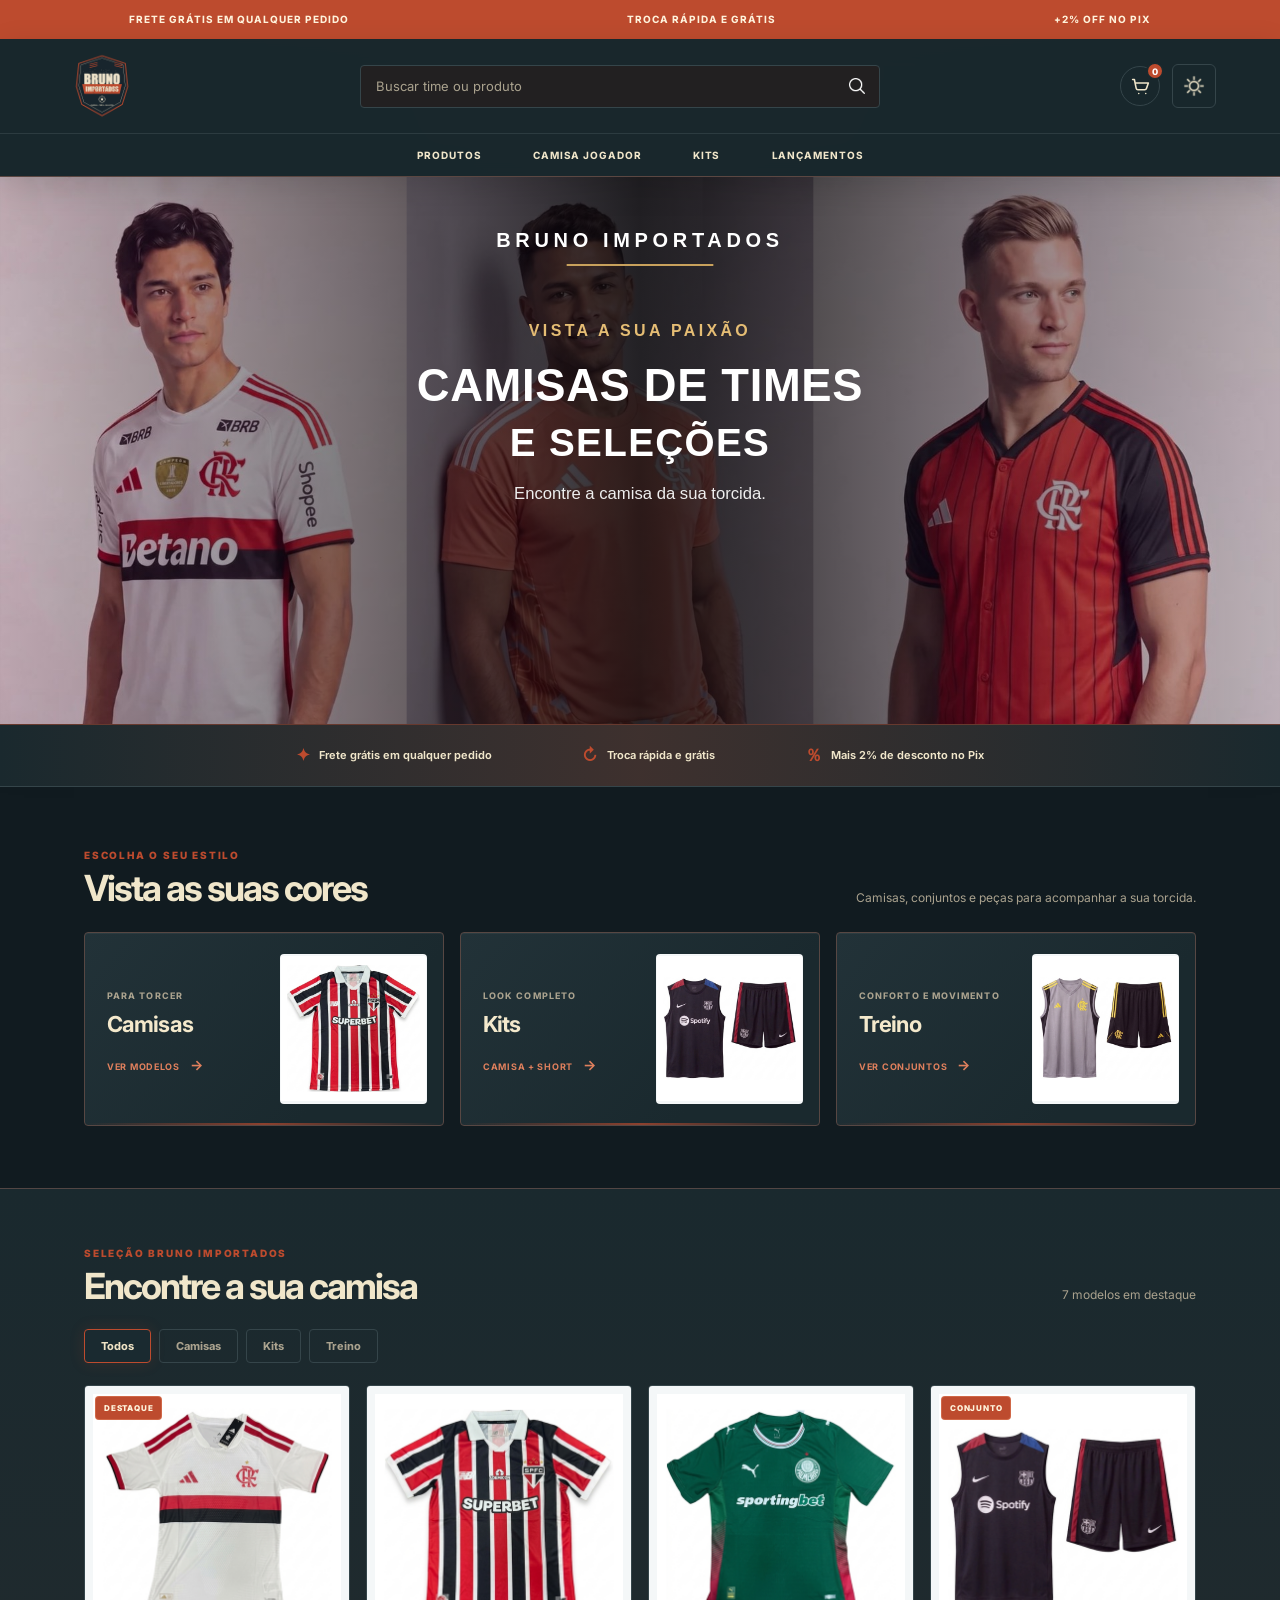
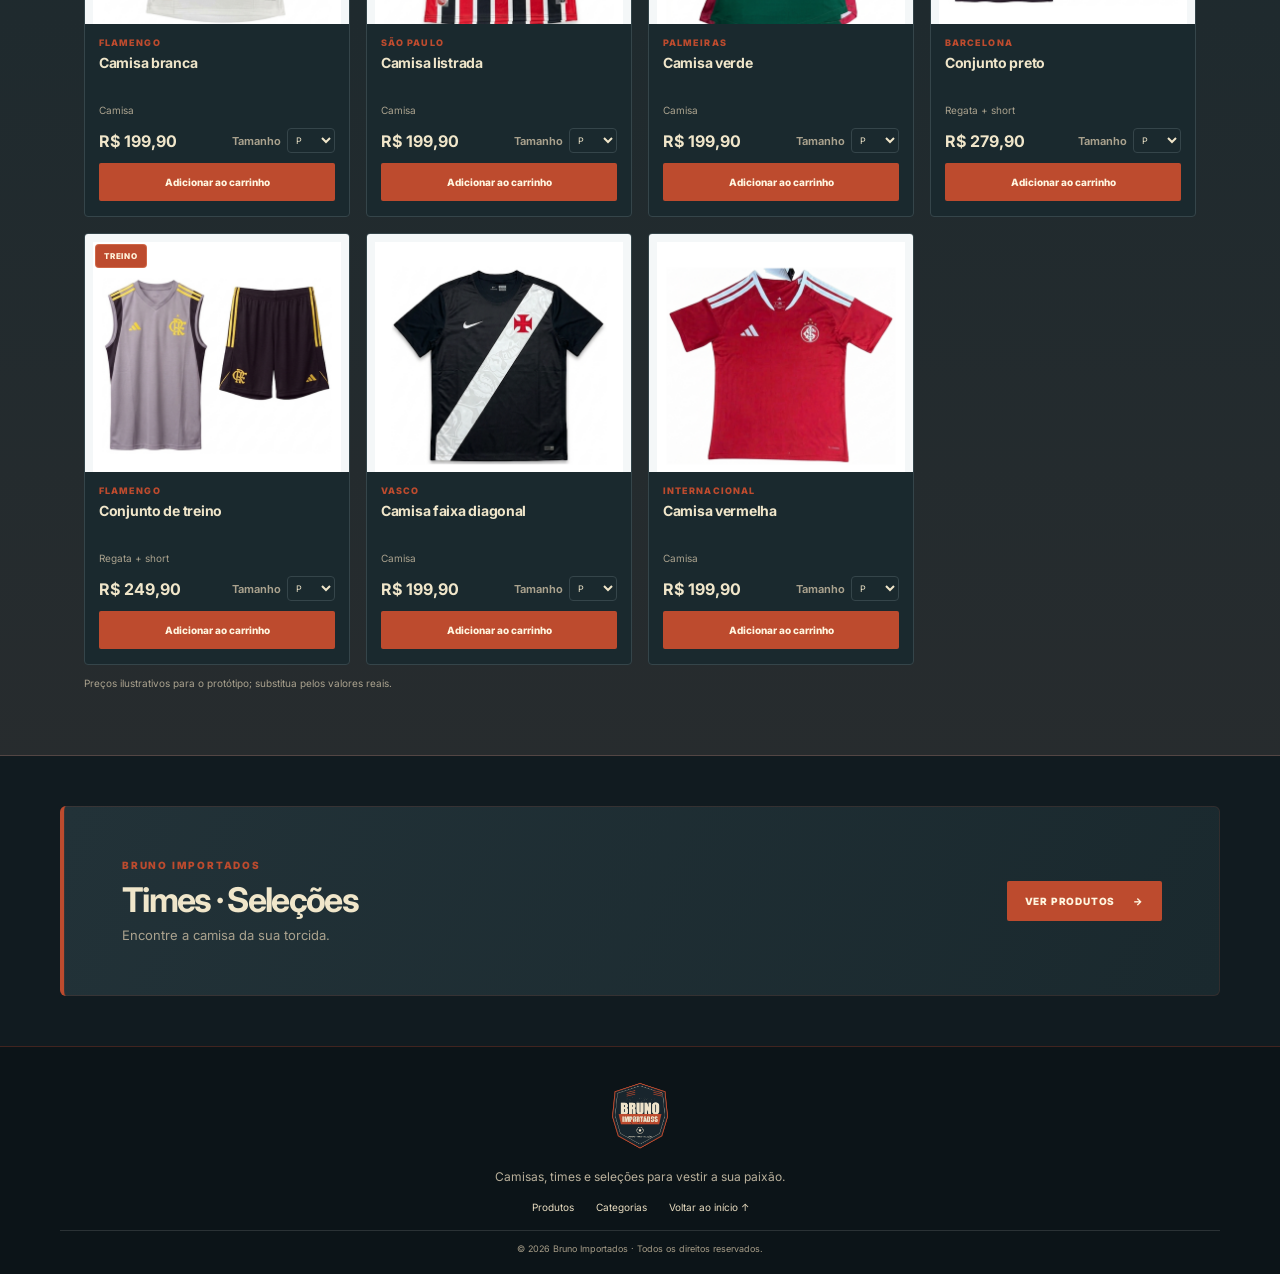
==== commit b9604547: "algumas modificações" ====
--- a/index.html
+++ b/index.html
@@ -223,11 +223,9 @@
       <small>© 2026 Bruno Importados · Todos os direitos reservados.</small>
     </footer>
 
+    <div class="cart-toast" id="cart-toast" role="status" aria-live="polite" aria-atomic="true"></div>
     <script src="js/products.js"></script>
     <script src="js/cart.js"></script>
     <script src="js/main.js"></script>
   </body>
 </html>
-
-
-
--- a/css/style.css
+++ b/css/style.css
@@ -10,7 +10,7 @@
   --accent-hover: #e0805d;
   --cream-color: #eee2c4;
   --deep-green: #1a2a30;
-  --border-radius: 5px;
+  --border-radius: 6px;
   font-family: "Inter", Arial, sans-serif;
 }
 
@@ -26,7 +26,7 @@
   --accent-hover: #8e3925;
   --cream-color: #eee2c4;
   --deep-green: #1d302c;
-  --border-radius: 5px;
+  --border-radius: 6px;
 }
 
 * {
@@ -941,6 +941,10 @@
   object-fit: contain
 }
 
+:root[data-theme="dark"] .search-box button img {
+  filter: brightness(0) invert(1)
+}
+
 .cart-link span {
   display: inline-grid;
   place-items: center;
@@ -956,22 +960,73 @@
 
 .product-price {
   display: block;
-  margin: 10px 0;
+  margin: 0;
   color: var(--text-color);
-  font-size: 16px
+  font-size: 16px;
+  white-space: nowrap
+}
+
+.product-purchase-row {
+  display: flex;
+  align-items: center;
+  justify-content: space-between;
+  gap: 8px;
+  margin: 10px 0
 }
 
 .product-size {
-  width: 100%;
-  height: 34px;
-  margin: 8px 0;
+  width: 48px;
+  min-width: 48px;
+  max-width: 48px;
+  height: 25px;
+  margin: 0;
   border: 1px solid var(--border-color);
   border-radius: var(--border-radius);
   background: var(--surface);
   color: var(--text-color);
-  padding: 0 8px;
+  padding: 0 12px 0 4px;
   font: inherit;
-  font-size: 11px
+  font-size: 9px
+}
+
+.size-picker {
+  display: flex;
+  align-items: center;
+  gap: 6px;
+  margin: 0
+}
+
+.size-label {
+  color: var(--muted-text);
+  font-size: 11px;
+  font-weight: 650
+}
+
+@media (max-width: 480px) {
+  .product-purchase-row {
+    gap: 3px
+  }
+
+  .product-price {
+    font-size: 11.5px
+  }
+
+  .size-picker {
+    gap: 3px
+  }
+
+  .size-label {
+    font-size: 10.5px
+  }
+
+  .product-size {
+    width: 44px;
+    min-width: 44px;
+    max-width: 44px;
+    height: 24px;
+    padding: 0 11px 0 4px;
+    font-size: 8px
+  }
 }
 
 .product-add {
@@ -992,12 +1047,32 @@
   background: var(--accent-hover)
 }
 
-.product-status {
-  display: block;
-  min-height: 14px;
-  margin-top: 6px;
-  color: var(--accent-hover);
-  font-size: 9px
+.cart-toast {
+  position: fixed;
+  z-index: 1500;
+  right: 22px;
+  bottom: 22px;
+  width: max-content;
+  max-width: min(420px, calc(100vw - 32px));
+  padding: 14px 18px;
+  border: 1px solid var(--accent-color);
+  border-left-width: 4px;
+  border-radius: var(--border-radius);
+  background: var(--surface);
+  color: var(--text-color);
+  box-shadow: 0 12px 34px #0006;
+  font-size: 14px;
+  font-weight: 700;
+  line-height: 1.45;
+  opacity: 0;
+  pointer-events: none;
+  transform: translateY(12px);
+  transition: opacity .2s ease, transform .2s ease;
+}
+
+.cart-toast.is-visible {
+  opacity: 1;
+  transform: translateY(0)
 }
 
 .price-notice {
@@ -1121,13 +1196,22 @@
   font-size: 12px;
 }
 .cart-remove {
-  border: 0;
-  background: transparent;
+  padding: 7px 11px;
+  border: 1px solid color-mix(in srgb, var(--accent-color) 55%, var(--border-color));
+  border-radius: var(--border-radius);
+  background: color-mix(in srgb, var(--accent-color) 12%, var(--surface));
   color: var(--accent-hover);
   font: inherit;
-  font-size: 10px;
-  text-decoration: underline;
-  cursor: pointer
+  font-size: 11px;
+  font-weight: 700;
+  cursor: pointer;
+  transition: background .2s ease, border-color .2s ease, color .2s ease
+}
+
+.cart-remove:hover {
+  border-color: var(--accent-color);
+  background: var(--accent-color);
+  color: #fff
 }
 
 .order-panel {
@@ -1177,6 +1261,20 @@
   color: var(--text-color)
 }
 
+.installment-field {
+  display: grid;
+  gap: 7px
+}
+
+.installment-field[hidden] {
+  display: none
+}
+
+.payment-note {
+  color: var(--muted-text);
+  font-size: 10px
+}
+
 .field-error {
   min-height: 12px;
   color: #e0805d;
@@ -1201,6 +1299,15 @@
 @media(max-width:700px) {
   .checkout-layout {
     grid-template-columns: 1fr
+  }
+
+  .cart-toast {
+    right: 12px;
+    bottom: 12px;
+    width: auto;
+    max-width: min(300px, calc(100vw - 24px));
+    padding: 11px 14px;
+    font-size: 12px
   }
 
   .checkout-header {
@@ -1388,7 +1495,90 @@
     height: 40px
   }
 }
-.order-confirmation{max-width:620px;margin:30px auto;padding:42px 26px;text-align:center;border:1px solid var(--border-color);border-radius:var(--border-radius);background:var(--surface)}.confirmation-mark{width:54px;height:54px;margin:0 auto 18px;display:grid;place-items:center;border-radius:50%;background:var(--accent-color);color:#fff;font-size:28px;font-weight:800}.order-confirmation h2{margin:0 0 10px;font-size:clamp(25px,4vw,36px)}.order-confirmation p:not(.eyebrow){margin:0 auto 24px;color:var(--muted-text);line-height:1.6;font-size:14px}.order-confirmation .button-primary{justify-content:center}
+dialog.order-confirmation {
+  width: min(560px, calc(100% - 32px));
+  max-width: none;
+  max-height: min(85vh, 620px);
+  margin: auto;
+  padding: clamp(28px, 4vw, 42px) clamp(20px, 4vw, 36px);
+  position: relative;
+  overflow: auto;
+  text-align: center;
+  border: 1px solid var(--border-color);
+  border-radius: var(--border-radius);
+  color: var(--text-color);
+  background: var(--surface);
+  box-shadow: 0 24px 80px #0008;
+}
+
+.order-confirmation::backdrop {
+  background: rgb(5 10 14 / 72%);
+  backdrop-filter: blur(3px);
+}
+
+.confirmation-close {
+  position: absolute;
+  top: 12px;
+  right: 12px;
+  width: 34px;
+  height: 34px;
+  display: grid;
+  place-items: center;
+  border: 1px solid var(--border-color);
+  border-radius: 50%;
+  background: transparent;
+  color: var(--text-color);
+  font: inherit;
+  font-size: 23px;
+  line-height: 1;
+  cursor: pointer;
+}
+
+.confirmation-close:hover {
+  color: var(--accent-hover);
+  border-color: var(--accent-hover);
+}
+
+.confirmation-mark {
+  width: 50px;
+  height: 50px;
+  margin: 0 auto 16px;
+  display: grid;
+  place-items: center;
+  border-radius: 50%;
+  background: var(--accent-color);
+  color: #fff;
+  font-size: 26px;
+  font-weight: 800;
+}
+
+.order-confirmation h2 {
+  margin: 0 0 10px;
+  font-size: clamp(24px, 4vw, 34px);
+}
+
+.order-confirmation p:not(.eyebrow) {
+  max-width: 470px;
+  margin: 0 auto 22px;
+  color: var(--muted-text);
+  line-height: 1.6;
+  font-size: 14px;
+}
+
+.order-confirmation .button-primary {
+  justify-content: center;
+}
+
+@media (max-width: 480px) {
+  dialog.order-confirmation {
+    width: calc(100% - 24px);
+    padding: 34px 20px 24px;
+  }
+
+  .order-confirmation p:not(.eyebrow) {
+    font-size: 13px;
+  }
+}
 
 
 
@@ -1453,7 +1643,7 @@
 }
 
 .search-box input {
-  border-radius: 2px;
+  border-radius: 4px;
   background: color-mix(in srgb, var(--background) 90%, var(--accent-color));
   border-color: var(--border-color);
 }
@@ -1506,7 +1696,7 @@
   position: relative;
   min-height: 194px;
   border: 1px solid color-mix(in srgb, var(--accent-color) 25%, var(--border-color));
-  border-radius: 2px;
+  border-radius: 4px;
   background: linear-gradient(130deg, var(--surface-2), var(--surface) 72%);
   box-shadow: inset 0 1px 0 #ffffff0c;
   transition: border-color .2s, transform .2s, box-shadow .2s;
@@ -1544,7 +1734,7 @@
 .category-card img {
   background: #f4f7f8;
   border: 1px solid #ffffff24;
-  border-radius: 2px;
+  border-radius: 4px;
 }
 
 .collection {
@@ -1553,7 +1743,7 @@
 }
 
 .filter {
-  border-radius: 2px;
+  border-radius: 4px;
   transition: background .2s, color .2s, border-color .2s, box-shadow .2s;
 }
 
@@ -1566,7 +1756,7 @@
 }
 
 .product-card {
-  border-radius: 2px;
+  border-radius: 4px;
   background: var(--surface);
   border-color: var(--border-color);
 }
@@ -1584,7 +1774,7 @@
   background: var(--deep-green);
   color: var(--accent-hover);
   border: 1px solid color-mix(in srgb, var(--accent-color) 55%, transparent);
-  border-radius: 2px;
+  border-radius: 4px;
 }
 
 .product-add,
@@ -1607,7 +1797,7 @@
 .order-panel form input,
 .order-panel form select,
 .quantity-buttons {
-  border-radius: 2px;
+  border-radius: 4px;
 }
 
 .closing-banner {
@@ -1628,7 +1818,7 @@
 .order-panel,
 .cart-row,
 .order-confirmation {
-  border-radius: 2px;
+  border-radius: 4px;
   border-color: color-mix(in srgb, var(--accent-color) 22%, var(--border-color));
   box-shadow: 0 12px 30px #0002;
 }
@@ -1665,7 +1855,7 @@
   --accent-hover: #e0805d;
   --cream-color: #eee2c4;
   --deep-green: #1a2a30;
-  --border-radius: 5px;
+  --border-radius: 6px;
 }
 
 :root[data-theme="light"] {
@@ -1679,7 +1869,7 @@
   --accent-hover: #8e3925;
   --cream-color: #eee2c4;
   --deep-green: #1d302c;
-  --border-radius: 5px;
+  --border-radius: 6px;
 }
 
 .promotions {
@@ -1710,3 +1900,4 @@
   background: var(--accent-hover);
   color: #fff5df;
 }
+
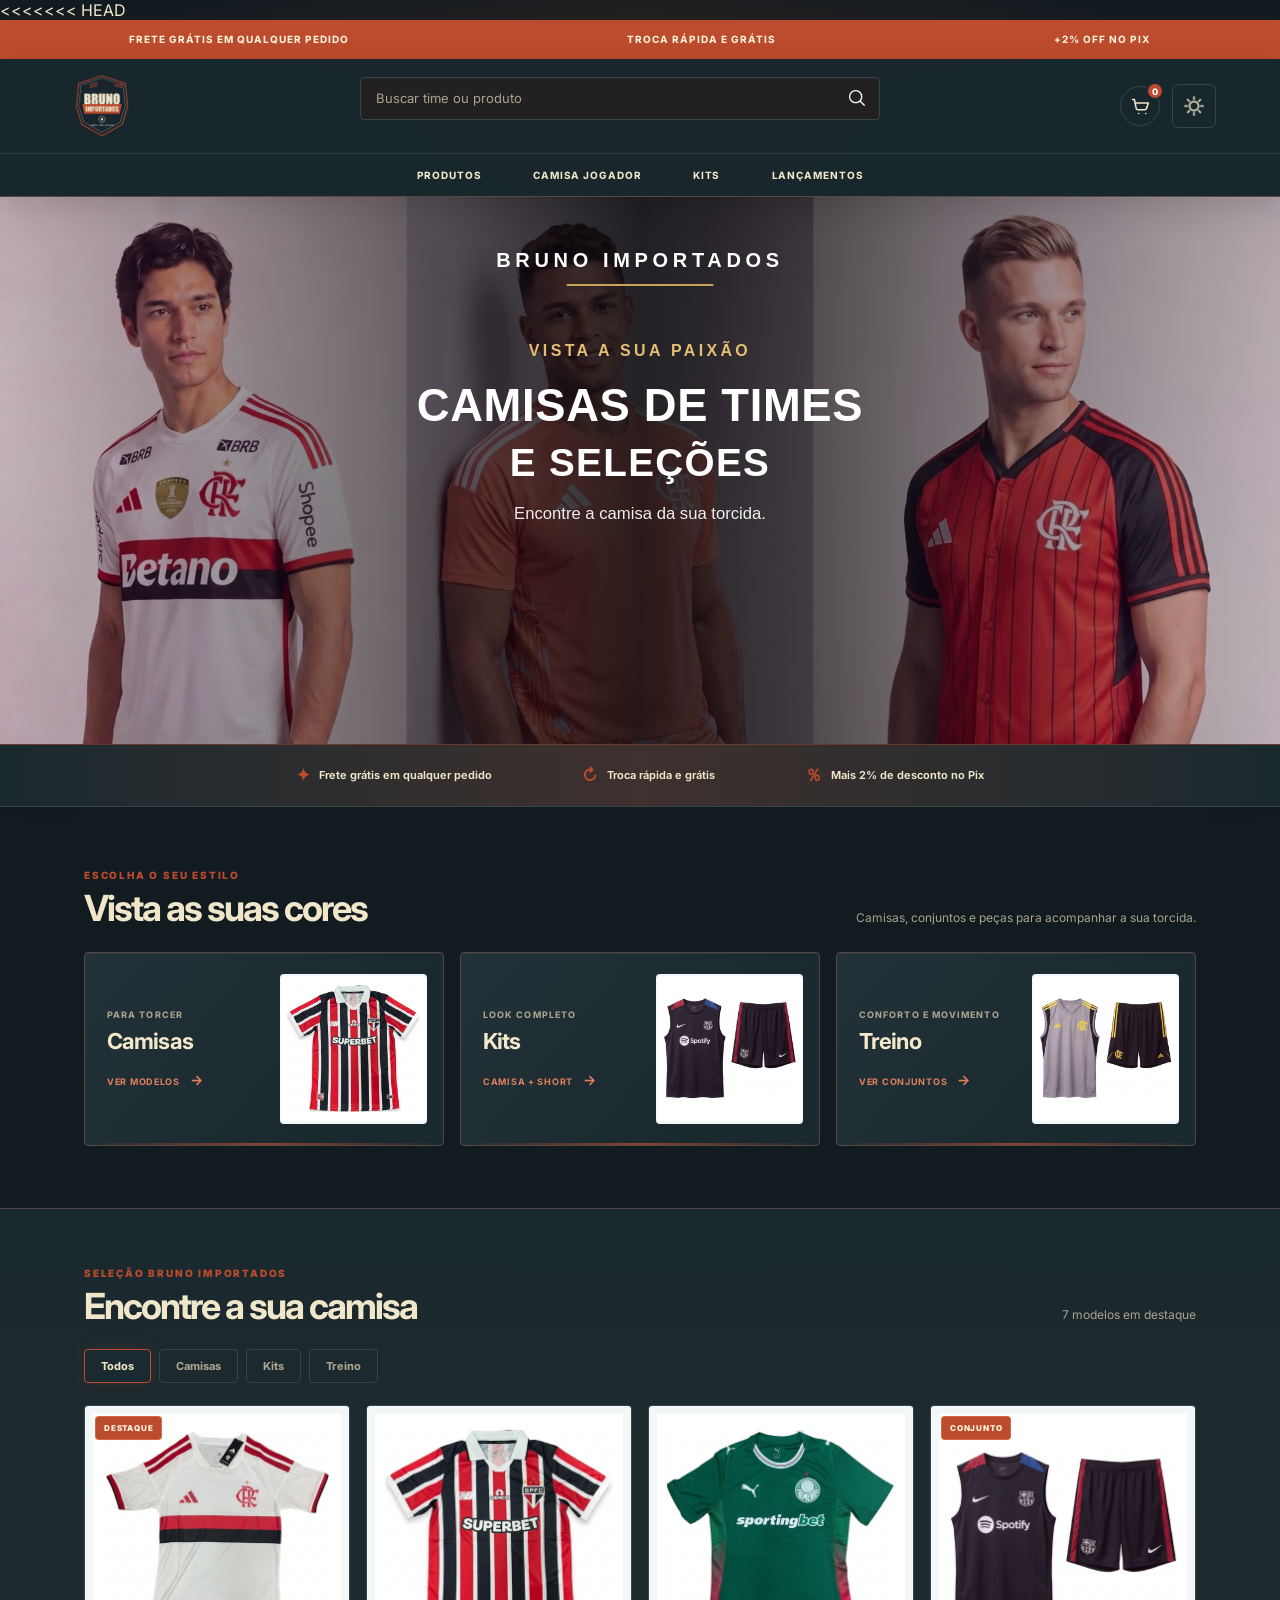
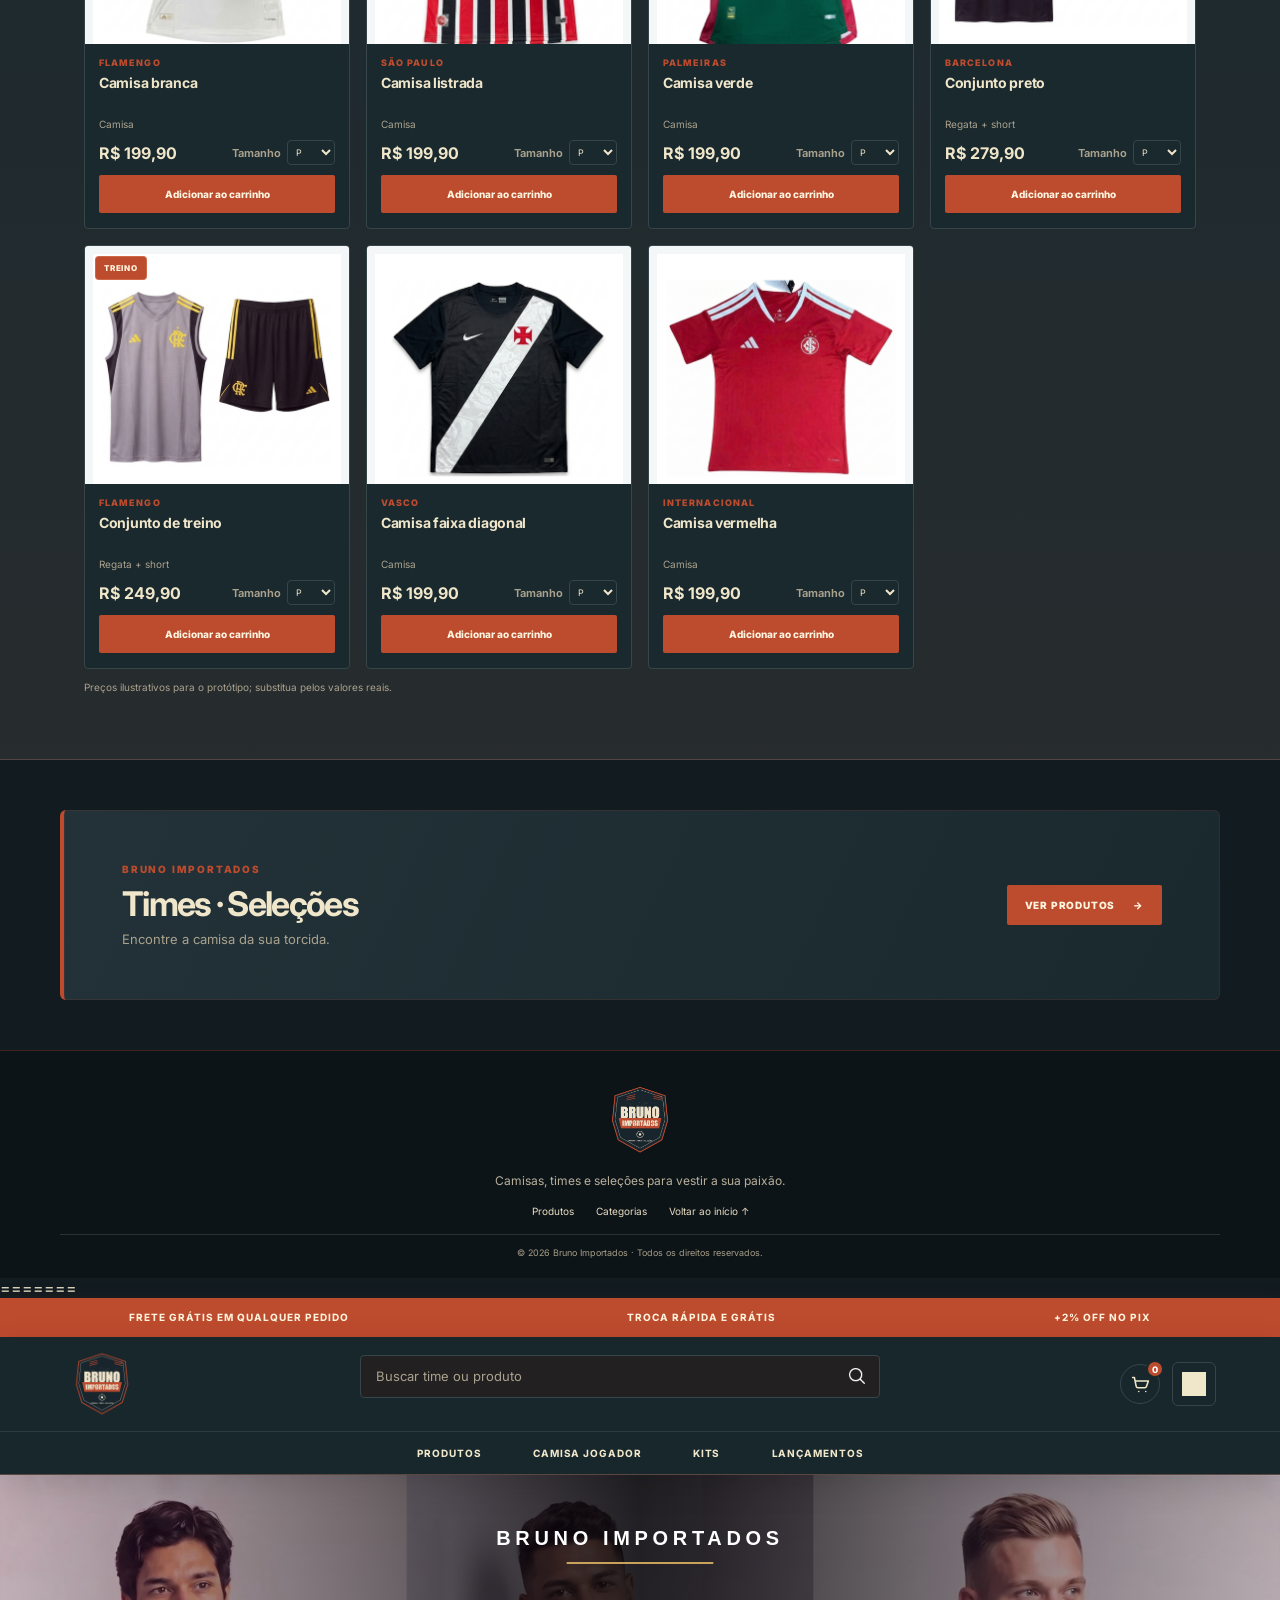
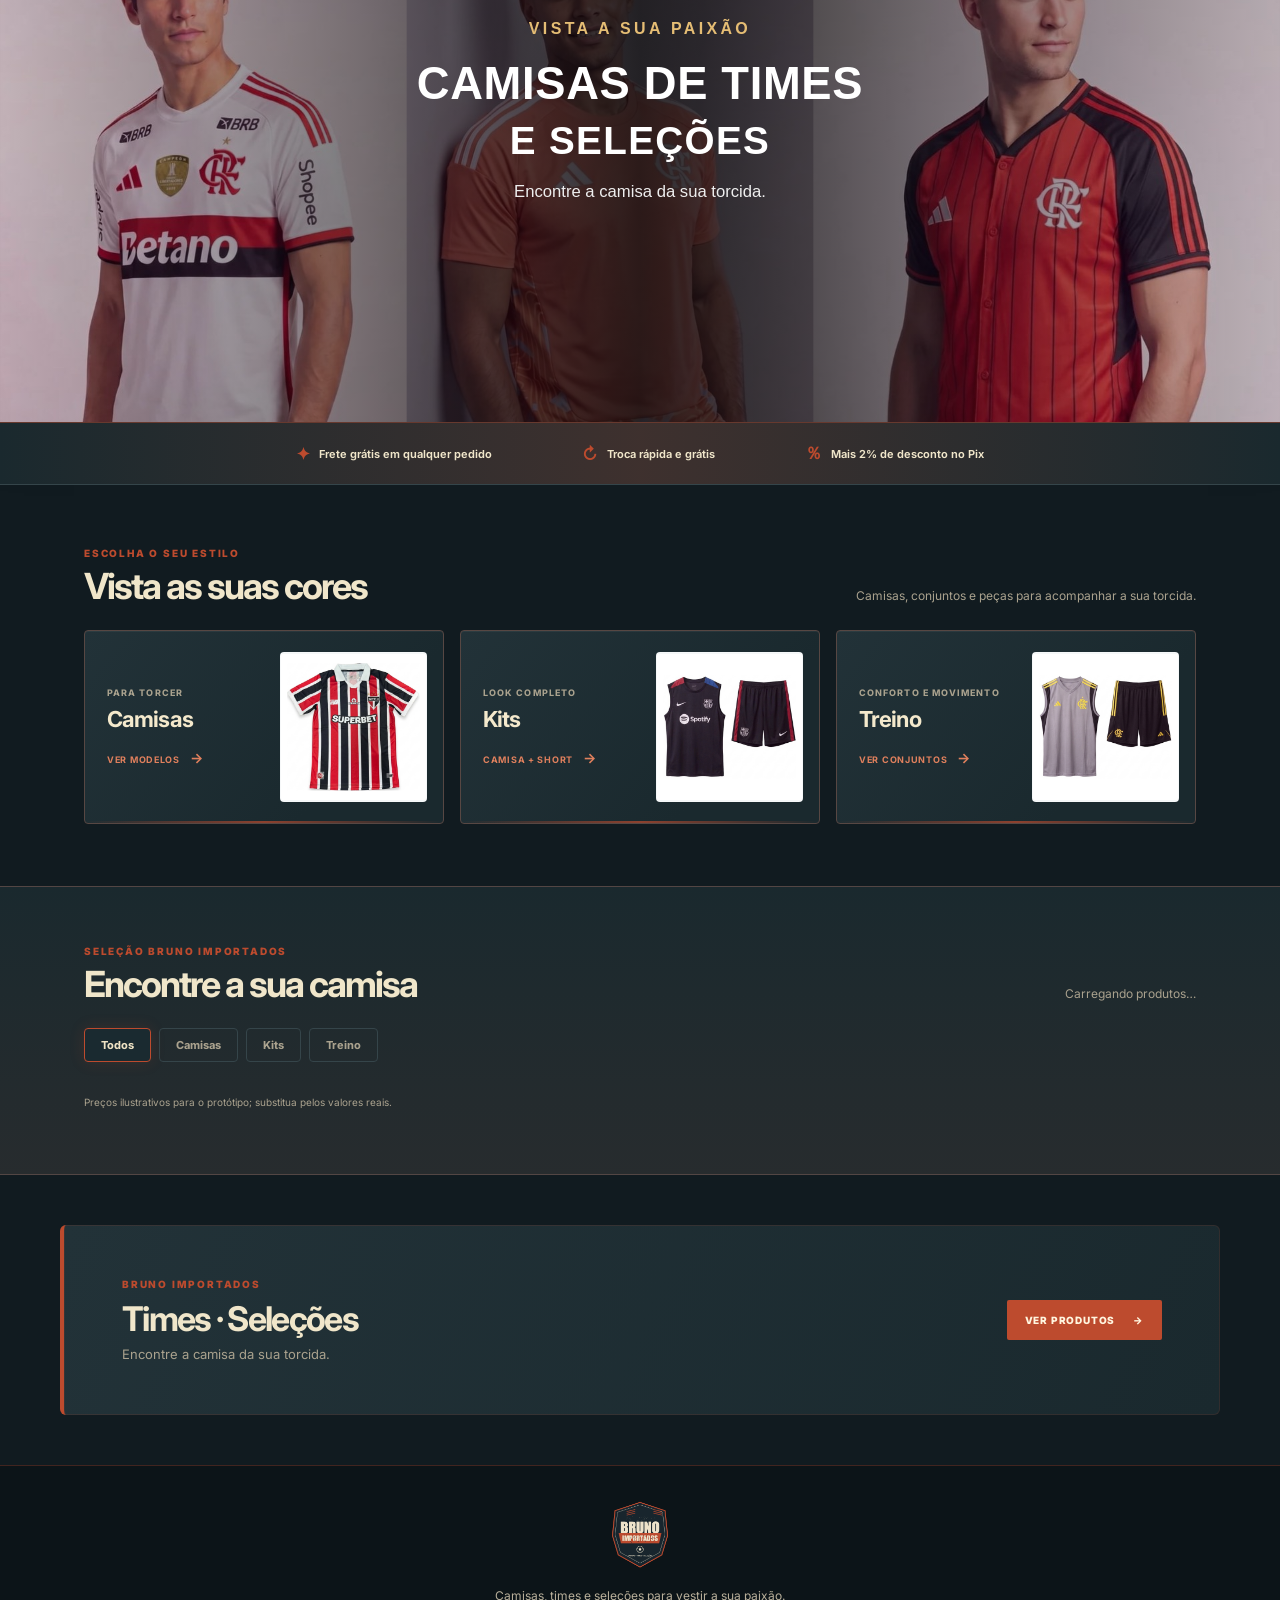
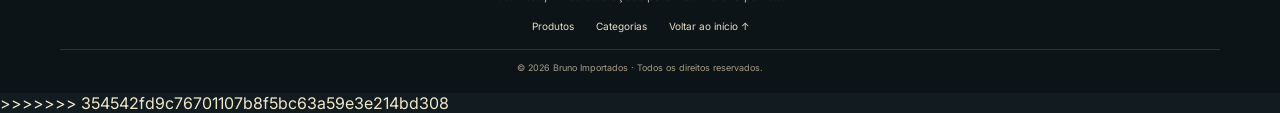
==== commit 7438dec6: "subindo projeto" ====
--- a/index.html
+++ b/index.html
@@ -1,3 +1,4 @@
+<<<<<<< HEAD
 <!doctype html>
 <html lang="pt-BR" data-theme="dark">
   <head>
@@ -229,3 +230,238 @@
     <script src="js/main.js"></script>
   </body>
 </html>
+=======
+<!doctype html>
+<html lang="pt-BR" data-theme="dark">
+  <head>
+    <meta charset="UTF-8" />
+    <meta name="viewport" content="width=device-width, initial-scale=1.0" />
+    <meta name="theme-color" content="#17262c" />
+    <meta
+      name="description"
+      content="Bruno Importados — camisas, times e seleções."
+    />
+    <link rel="preconnect" href="https://fonts.googleapis.com" />
+    <link rel="preconnect" href="https://fonts.gstatic.com" crossorigin />
+    <link
+      href="https://fonts.googleapis.com/css2?family=Inter:wght@400;500;600;700;800;900&display=swap"
+      rel="stylesheet"
+    />
+    <link rel="stylesheet" href="css/style.css" />
+    <title>Bruno Importados — Camisas, times e seleções</title>
+  </head>
+  <body data-theme="dark">
+    <aside class="promotions">
+      <div class="promo-carousel" role="region" aria-label="Ofertas da loja">
+        <div class="promo-viewport">
+          <div class="promotion-items">
+            <ul
+              class="promo-group"
+              aria-label="Frete grátis em qualquer pedido; troca rápida e grátis; mais 2% de desconto no Pix"
+            >
+              <li>FRETE GRÁTIS EM QUALQUER PEDIDO</li>
+              <li>TROCA RÁPIDA E GRÁTIS</li>
+              <li>+2% OFF NO PIX</li>
+            </ul>
+            <ul class="promo-group" aria-hidden="true">
+              <li>FRETE GRÁTIS EM QUALQUER PEDIDO</li>
+              <li>TROCA RÁPIDA E GRÁTIS</li>
+              <li>+2% OFF NO PIX</li>
+            </ul>
+          </div>
+        </div>
+      </div>
+    </aside>
+
+    <header class="site-header">
+      <div class="header-main">
+        <a class="brand" href="#inicio" aria-label="Bruno Importados, início">
+          <img
+            src="assets/logoDark.png"
+            alt="Bruno Importados — Camisas, times e seleções"
+            id="store-logo"
+          />
+        </a>
+        <form class="search-box" role="search" id="search-form">
+          <label class="sr-only" for="search">Buscar camisas e conjuntos</label>
+          <input
+            type="search"
+            placeholder="Buscar time ou produto"
+            id="search"
+            autocomplete="off"
+          />
+          <button type="submit" aria-label="Buscar">
+            <img src="assets/lupe.png" alt="" aria-hidden="true" />
+          </button>
+        </form>
+        <div class="header-actions">
+          <a
+            class="cart-icon"
+            href="checkout.html"
+            aria-label="Carrinho, 0 itens"
+            ><svg viewBox="0 0 24 24" aria-hidden="true" focusable="false">
+              <path
+                d="M3 4h2l2.1 10.1a2 2 0 0 0 2 1.6h7.8a2 2 0 0 0 1.9-1.4L21 8H6M10 20h.01M18 20h.01"
+                fill="none"
+                stroke="currentColor"
+                stroke-width="1.8"
+                stroke-linecap="round"
+                stroke-linejoin="round"
+              /></svg
+            ><span class="cart-count" data-cart-count>0</span></a
+          >
+          <button
+            class="theme-toggle"
+            id="theme-toggle"
+            type="button"
+            aria-label="Alternar para o tema claro"
+          >
+            <span class="theme-symbol" aria-hidden="true"></span
+            ><span class="theme-label">Tema claro</span>
+          </button>
+        </div>
+      </div>
+      <nav class="nav-bar" aria-label="Navegação principal">
+        <a href="#colecao">PRODUTOS</a>
+        <a href="#colecao" data-filter-link="shirt">CAMISA JOGADOR</a>
+        <a href="#colecao" data-filter-link="kit">KITS</a>
+        <a href="#colecao" data-filter-link="all">LANÇAMENTOS</a>
+      </nav>
+    </header>
+
+    <main id="inicio">
+      <a
+        href="#colecao"
+        class="hero-banner"
+        aria-label="Explore camisas de times e seleções"
+      >
+        <img
+          src="assets/banner-bruno-importados.svg"
+          alt="Bruno Importados — camisas de times e seleções"
+        />
+      </a>
+
+      <section class="benefits" aria-label="Vantagens da loja">
+        <div>
+          <span aria-hidden="true">✦</span> Frete grátis em qualquer pedido
+        </div>
+        <div><span aria-hidden="true">↻</span> Troca rápida e grátis</div>
+        <div><span aria-hidden="true">％</span> Mais 2% de desconto no Pix</div>
+      </section>
+
+      <section class="section categories-section" id="categorias">
+        <div class="section-heading">
+          <div>
+            <p class="eyebrow">Escolha o seu estilo</p>
+            <h1>Vista as suas cores</h1>
+          </div>
+          <p class="section-note">
+            Camisas, conjuntos e peças para acompanhar a sua torcida.
+          </p>
+        </div>
+        <div class="category-grid">
+          <a
+            class="category-card category-shirts"
+            href="#colecao"
+            data-filter-link="shirt"
+          >
+            <div>
+              <span>PARA TORCER</span>
+              <h2>Camisas</h2>
+              <b>VER MODELOS <i aria-hidden="true">→</i></b>
+            </div>
+            <img src="assets/camisas/sao-paulo.png" alt="" />
+          </a>
+          <a
+            class="category-card category-kits"
+            href="#colecao"
+            data-filter-link="kit"
+          >
+            <div>
+              <span>LOOK COMPLETO</span>
+              <h2>Kits</h2>
+              <b>CAMISA + SHORT <i aria-hidden="true">→</i></b>
+            </div>
+            <img src="assets/camisas/barcelona-kit.png" alt="" />
+          </a>
+          <a
+            class="category-card category-training"
+            href="#colecao"
+            data-filter-link="training"
+          >
+            <div>
+              <span>CONFORTO E MOVIMENTO</span>
+              <h2>Treino</h2>
+              <b>VER CONJUNTOS <i aria-hidden="true">→</i></b>
+            </div>
+            <img src="assets/camisas/flamengo-treino.png" alt="" />
+          </a>
+        </div>
+      </section>
+
+      <section class="collection" id="colecao">
+        <div class="section collection-inner">
+          <div class="section-heading">
+            <div>
+              <p class="eyebrow">Seleção Bruno Importados</p>
+              <h2>Encontre a sua camisa</h2>
+            </div>
+            <p class="section-note" id="result-count" aria-live="polite">
+              Carregando produtos…
+            </p>
+          </div>
+          <div class="filters" role="group" aria-label="Filtrar produtos">
+            <button class="filter active" type="button" data-filter="all">
+              Todos
+            </button>
+            <button class="filter" type="button" data-filter="shirt">
+              Camisas
+            </button>
+            <button class="filter" type="button" data-filter="kit">Kits</button>
+            <button class="filter" type="button" data-filter="training">
+              Treino
+            </button>
+          </div>
+          <div class="product-grid" id="product-grid" aria-live="polite"></div>
+          <p class="price-notice">
+            Preços ilustrativos para o protótipo; substitua pelos valores reais.
+          </p>
+          <p class="empty-state" id="empty-state" hidden>
+            Nenhum produto encontrado. Tente outra busca.
+          </p>
+        </div>
+      </section>
+
+      <section class="closing-banner">
+        <div>
+          <p class="eyebrow">Bruno Importados</p>
+          <h2>Times · Seleções</h2>
+          <p>Encontre a camisa da sua torcida.</p>
+        </div>
+        <a href="#colecao" class="button-primary"
+          >VER PRODUTOS <span aria-hidden="true">→</span></a
+        >
+      </section>
+    </main>
+
+    <footer class="site-footer" id="contato">
+      <a href="#inicio" class="footer-brand"
+        ><img src="assets/logoDark.png" alt="Bruno Importados" id="footer-logo"
+      /></a>
+      <p>Camisas, times e seleções para vestir a sua paixão.</p>
+      <nav aria-label="Links do rodapé">
+        <a href="#colecao">Produtos</a><a href="#categorias">Categorias</a
+        ><a href="#inicio">Voltar ao início ↑</a>
+      </nav>
+      <small>© 2026 Bruno Importados · Todos os direitos reservados.</small>
+    </footer>
+
+    <script src="js/products.js"></script>
+    <script src="js/cart.js"></script>
+    <script src="js/main.js"></script>
+  </body>
+</html>
+
+
+
+>>>>>>> 354542fd9c76701107b8f5bc63a59e3e214bd308
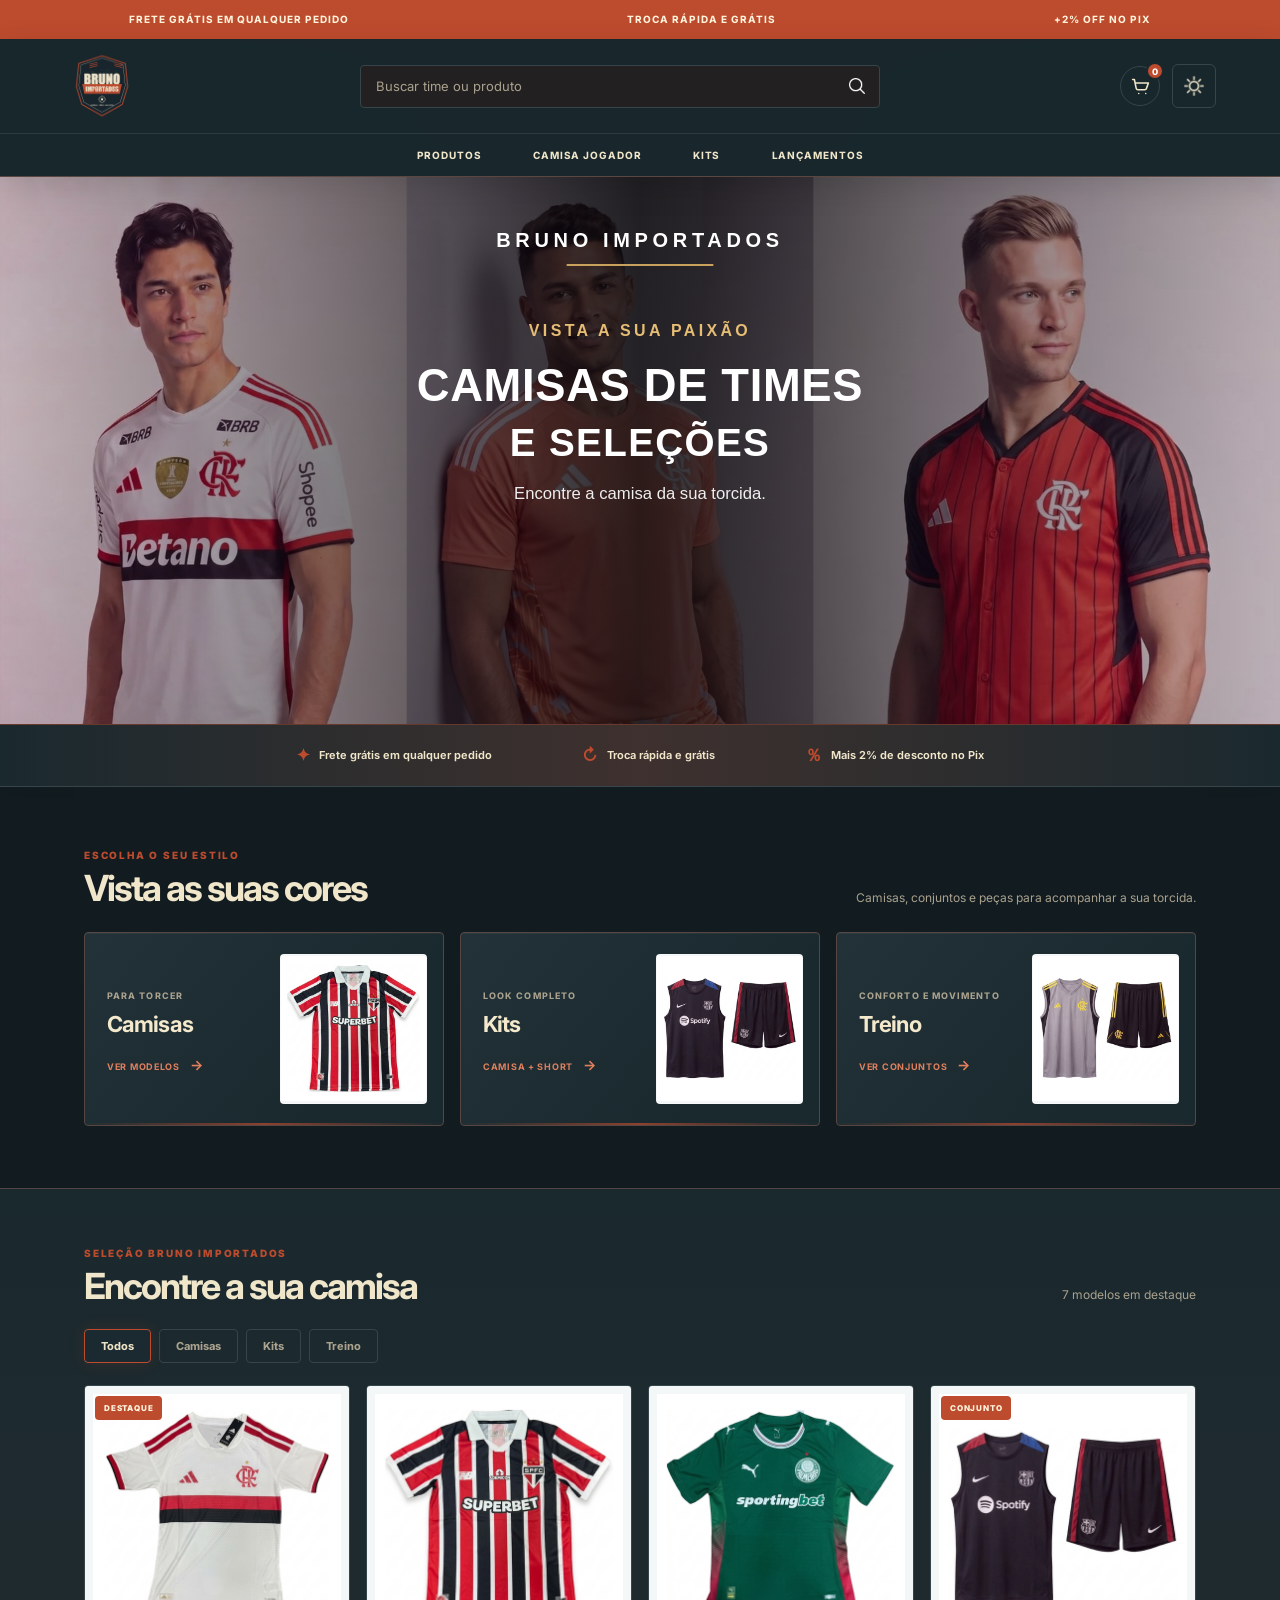
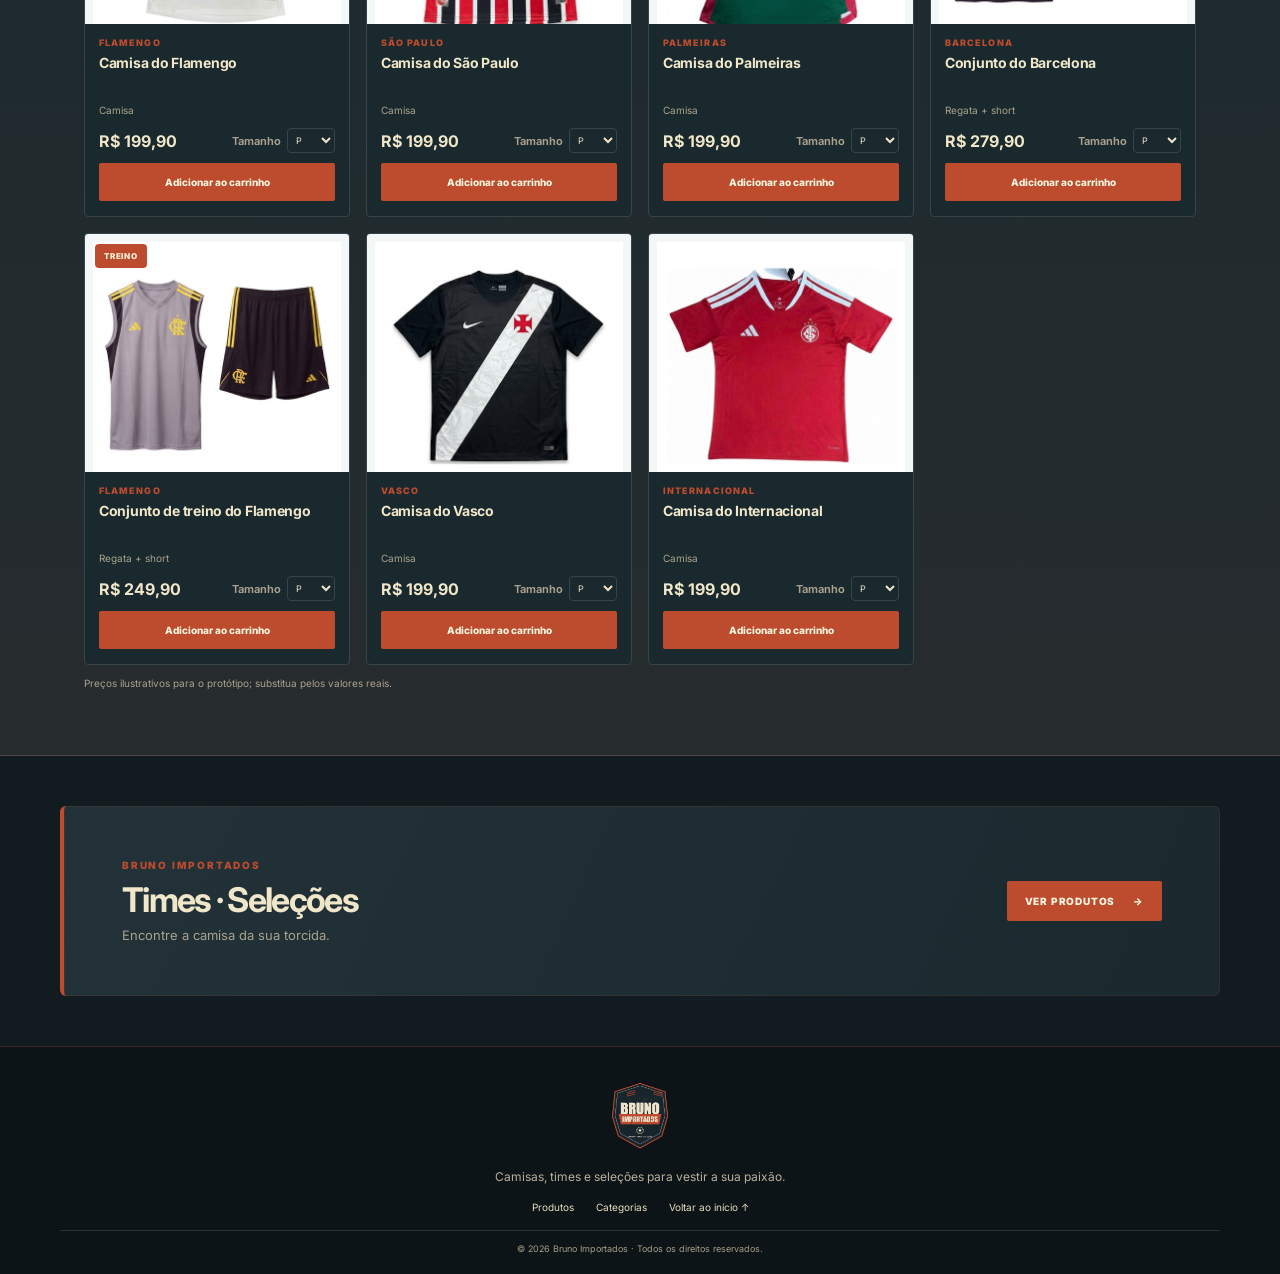
==== commit 43c2ddf8: "Código refatorado, ajuste de alguns elementos visuais" ====
--- a/index.html
+++ b/index.html
@@ -1,4 +1,3 @@
-<<<<<<< HEAD
 <!doctype html>
 <html lang="pt-BR" data-theme="dark">
   <head>
@@ -16,6 +15,7 @@
       rel="stylesheet"
     />
     <link rel="stylesheet" href="css/style.css" />
+    <link rel="stylesheet" href="css/theme-responsive.css" />
     <title>Bruno Importados — Camisas, times e seleções</title>
   </head>
   <body data-theme="dark">
@@ -45,7 +45,7 @@
       <div class="header-main">
         <a class="brand" href="#inicio" aria-label="Bruno Importados, início">
           <img
-            src="assets/logoDark.png"
+            src="assets/branding/logoDark.png"
             alt="Bruno Importados — Camisas, times e seleções"
             id="store-logo"
           />
@@ -59,7 +59,7 @@
             autocomplete="off"
           />
           <button type="submit" aria-label="Buscar">
-            <img src="assets/lupe.png" alt="" aria-hidden="true" />
+            <img src="assets/icons/lupe.png" alt="" aria-hidden="true" />
           </button>
         </form>
         <div class="header-actions">
@@ -104,7 +104,7 @@
         aria-label="Explore camisas de times e seleções"
       >
         <img
-          src="assets/banner-bruno-importados.svg"
+          src="assets/banners/banner-bruno-importados.svg"
           alt="Bruno Importados — camisas de times e seleções"
         />
       </a>
@@ -214,7 +214,7 @@
 
     <footer class="site-footer" id="contato">
       <a href="#inicio" class="footer-brand"
-        ><img src="assets/logoDark.png" alt="Bruno Importados" id="footer-logo"
+        ><img src="assets/branding/logoDark.png" alt="Bruno Importados" id="footer-logo"
       /></a>
       <p>Camisas, times e seleções para vestir a sua paixão.</p>
       <nav aria-label="Links do rodapé">
@@ -224,244 +224,16 @@
       <small>© 2026 Bruno Importados · Todos os direitos reservados.</small>
     </footer>
 
-    <div class="cart-toast" id="cart-toast" role="status" aria-live="polite" aria-atomic="true"></div>
-    <script src="js/products.js"></script>
-    <script src="js/cart.js"></script>
-    <script src="js/main.js"></script>
+    <div class="cart-toast"
+      id="cart-toast"
+      role="status"
+      aria-live="polite"
+      aria-atomic="true"
+    ></div>
+    <script src="js/data/products.js"></script>
+    <script src="js/shared/format.js"></script>
+    <script src="js/features/cart.js"></script>
+    <script src="js/shared/theme.js"></script>
+    <script src="js/pages/home.js"></script>
   </body>
 </html>
-=======
-<!doctype html>
-<html lang="pt-BR" data-theme="dark">
-  <head>
-    <meta charset="UTF-8" />
-    <meta name="viewport" content="width=device-width, initial-scale=1.0" />
-    <meta name="theme-color" content="#17262c" />
-    <meta
-      name="description"
-      content="Bruno Importados — camisas, times e seleções."
-    />
-    <link rel="preconnect" href="https://fonts.googleapis.com" />
-    <link rel="preconnect" href="https://fonts.gstatic.com" crossorigin />
-    <link
-      href="https://fonts.googleapis.com/css2?family=Inter:wght@400;500;600;700;800;900&display=swap"
-      rel="stylesheet"
-    />
-    <link rel="stylesheet" href="css/style.css" />
-    <title>Bruno Importados — Camisas, times e seleções</title>
-  </head>
-  <body data-theme="dark">
-    <aside class="promotions">
-      <div class="promo-carousel" role="region" aria-label="Ofertas da loja">
-        <div class="promo-viewport">
-          <div class="promotion-items">
-            <ul
-              class="promo-group"
-              aria-label="Frete grátis em qualquer pedido; troca rápida e grátis; mais 2% de desconto no Pix"
-            >
-              <li>FRETE GRÁTIS EM QUALQUER PEDIDO</li>
-              <li>TROCA RÁPIDA E GRÁTIS</li>
-              <li>+2% OFF NO PIX</li>
-            </ul>
-            <ul class="promo-group" aria-hidden="true">
-              <li>FRETE GRÁTIS EM QUALQUER PEDIDO</li>
-              <li>TROCA RÁPIDA E GRÁTIS</li>
-              <li>+2% OFF NO PIX</li>
-            </ul>
-          </div>
-        </div>
-      </div>
-    </aside>
-
-    <header class="site-header">
-      <div class="header-main">
-        <a class="brand" href="#inicio" aria-label="Bruno Importados, início">
-          <img
-            src="assets/logoDark.png"
-            alt="Bruno Importados — Camisas, times e seleções"
-            id="store-logo"
-          />
-        </a>
-        <form class="search-box" role="search" id="search-form">
-          <label class="sr-only" for="search">Buscar camisas e conjuntos</label>
-          <input
-            type="search"
-            placeholder="Buscar time ou produto"
-            id="search"
-            autocomplete="off"
-          />
-          <button type="submit" aria-label="Buscar">
-            <img src="assets/lupe.png" alt="" aria-hidden="true" />
-          </button>
-        </form>
-        <div class="header-actions">
-          <a
-            class="cart-icon"
-            href="checkout.html"
-            aria-label="Carrinho, 0 itens"
-            ><svg viewBox="0 0 24 24" aria-hidden="true" focusable="false">
-              <path
-                d="M3 4h2l2.1 10.1a2 2 0 0 0 2 1.6h7.8a2 2 0 0 0 1.9-1.4L21 8H6M10 20h.01M18 20h.01"
-                fill="none"
-                stroke="currentColor"
-                stroke-width="1.8"
-                stroke-linecap="round"
-                stroke-linejoin="round"
-              /></svg
-            ><span class="cart-count" data-cart-count>0</span></a
-          >
-          <button
-            class="theme-toggle"
-            id="theme-toggle"
-            type="button"
-            aria-label="Alternar para o tema claro"
-          >
-            <span class="theme-symbol" aria-hidden="true"></span
-            ><span class="theme-label">Tema claro</span>
-          </button>
-        </div>
-      </div>
-      <nav class="nav-bar" aria-label="Navegação principal">
-        <a href="#colecao">PRODUTOS</a>
-        <a href="#colecao" data-filter-link="shirt">CAMISA JOGADOR</a>
-        <a href="#colecao" data-filter-link="kit">KITS</a>
-        <a href="#colecao" data-filter-link="all">LANÇAMENTOS</a>
-      </nav>
-    </header>
-
-    <main id="inicio">
-      <a
-        href="#colecao"
-        class="hero-banner"
-        aria-label="Explore camisas de times e seleções"
-      >
-        <img
-          src="assets/banner-bruno-importados.svg"
-          alt="Bruno Importados — camisas de times e seleções"
-        />
-      </a>
-
-      <section class="benefits" aria-label="Vantagens da loja">
-        <div>
-          <span aria-hidden="true">✦</span> Frete grátis em qualquer pedido
-        </div>
-        <div><span aria-hidden="true">↻</span> Troca rápida e grátis</div>
-        <div><span aria-hidden="true">％</span> Mais 2% de desconto no Pix</div>
-      </section>
-
-      <section class="section categories-section" id="categorias">
-        <div class="section-heading">
-          <div>
-            <p class="eyebrow">Escolha o seu estilo</p>
-            <h1>Vista as suas cores</h1>
-          </div>
-          <p class="section-note">
-            Camisas, conjuntos e peças para acompanhar a sua torcida.
-          </p>
-        </div>
-        <div class="category-grid">
-          <a
-            class="category-card category-shirts"
-            href="#colecao"
-            data-filter-link="shirt"
-          >
-            <div>
-              <span>PARA TORCER</span>
-              <h2>Camisas</h2>
-              <b>VER MODELOS <i aria-hidden="true">→</i></b>
-            </div>
-            <img src="assets/camisas/sao-paulo.png" alt="" />
-          </a>
-          <a
-            class="category-card category-kits"
-            href="#colecao"
-            data-filter-link="kit"
-          >
-            <div>
-              <span>LOOK COMPLETO</span>
-              <h2>Kits</h2>
-              <b>CAMISA + SHORT <i aria-hidden="true">→</i></b>
-            </div>
-            <img src="assets/camisas/barcelona-kit.png" alt="" />
-          </a>
-          <a
-            class="category-card category-training"
-            href="#colecao"
-            data-filter-link="training"
-          >
-            <div>
-              <span>CONFORTO E MOVIMENTO</span>
-              <h2>Treino</h2>
-              <b>VER CONJUNTOS <i aria-hidden="true">→</i></b>
-            </div>
-            <img src="assets/camisas/flamengo-treino.png" alt="" />
-          </a>
-        </div>
-      </section>
-
-      <section class="collection" id="colecao">
-        <div class="section collection-inner">
-          <div class="section-heading">
-            <div>
-              <p class="eyebrow">Seleção Bruno Importados</p>
-              <h2>Encontre a sua camisa</h2>
-            </div>
-            <p class="section-note" id="result-count" aria-live="polite">
-              Carregando produtos…
-            </p>
-          </div>
-          <div class="filters" role="group" aria-label="Filtrar produtos">
-            <button class="filter active" type="button" data-filter="all">
-              Todos
-            </button>
-            <button class="filter" type="button" data-filter="shirt">
-              Camisas
-            </button>
-            <button class="filter" type="button" data-filter="kit">Kits</button>
-            <button class="filter" type="button" data-filter="training">
-              Treino
-            </button>
-          </div>
-          <div class="product-grid" id="product-grid" aria-live="polite"></div>
-          <p class="price-notice">
-            Preços ilustrativos para o protótipo; substitua pelos valores reais.
-          </p>
-          <p class="empty-state" id="empty-state" hidden>
-            Nenhum produto encontrado. Tente outra busca.
-          </p>
-        </div>
-      </section>
-
-      <section class="closing-banner">
-        <div>
-          <p class="eyebrow">Bruno Importados</p>
-          <h2>Times · Seleções</h2>
-          <p>Encontre a camisa da sua torcida.</p>
-        </div>
-        <a href="#colecao" class="button-primary"
-          >VER PRODUTOS <span aria-hidden="true">→</span></a
-        >
-      </section>
-    </main>
-
-    <footer class="site-footer" id="contato">
-      <a href="#inicio" class="footer-brand"
-        ><img src="assets/logoDark.png" alt="Bruno Importados" id="footer-logo"
-      /></a>
-      <p>Camisas, times e seleções para vestir a sua paixão.</p>
-      <nav aria-label="Links do rodapé">
-        <a href="#colecao">Produtos</a><a href="#categorias">Categorias</a
-        ><a href="#inicio">Voltar ao início ↑</a>
-      </nav>
-      <small>© 2026 Bruno Importados · Todos os direitos reservados.</small>
-    </footer>
-
-    <script src="js/products.js"></script>
-    <script src="js/cart.js"></script>
-    <script src="js/main.js"></script>
-  </body>
-</html>
-
-
-
->>>>>>> 354542fd9c76701107b8f5bc63a59e3e214bd308
--- a/css/style.css
+++ b/css/style.css
@@ -1,42 +1,9 @@
-:root {
-  color-scheme: dark;
-  --background: #111b20;
-  --surface: #1a292e;
-  --surface-2: #223238;
-  --text-color: #f0e6ca;
-  --muted-text: #aaa28e;
-  --border-color: #35454a;
-  --accent-color: #bd4b2e;
-  --accent-hover: #e0805d;
-  --cream-color: #eee2c4;
-  --deep-green: #1a2a30;
-  --border-radius: 6px;
-  font-family: "Inter", Arial, sans-serif;
-}
-
-:root[data-theme="light"] {
-  color-scheme: light;
-  --background: #f2ead7;
-  --surface: #fff9ec;
-  --surface-2: #eee5d2;
-  --text-color: #1d302c;
-  --muted-text: #747568;
-  --border-color: #d9cfb8;
-  --accent-color: #a9432b;
-  --accent-hover: #8e3925;
-  --cream-color: #eee2c4;
-  --deep-green: #1d302c;
-  --border-radius: 6px;
-}
-
 * {
   box-sizing: border-box;
 }
-
 html {
   scroll-behavior: smooth;
 }
-
 body {
   margin: 0;
   background: var(--background);
@@ -44,22 +11,18 @@
   font-family: "Inter", Arial, sans-serif;
   transition: background .2s, color .2s;
 }
-
 button,
 input {
   font: inherit;
 }
-
 a {
   color: inherit;
   text-decoration: none;
 }
-
 .promotions {
   background: var(--accent-color);
   color: #fff3dc;
 }
-
 .promotion-items {
   min-height: 34px;
   max-width: 1200px;
@@ -74,7 +37,6 @@
   letter-spacing: .09em;
   text-align: center;
 }
-
 .site-header {
   background: var(--surface);
   border-bottom: 1px solid var(--border-color);
@@ -82,7 +44,6 @@
   top: 0;
   z-index: 10;
 }
-
 .header-main {
   max-width: 1200px;
   min-height: 88px;
@@ -93,27 +54,23 @@
   align-items: center;
   gap: 28px;
 }
-
 .brand {
   display: inline-flex;
   align-items: center;
   width: max-content;
 }
-
 .brand img {
   display: block;
   width: 76px;
   height: 76px;
   object-fit: contain;
 }
-
 .search-box {
   position: relative;
   width: 100%;
   max-width: 520px;
   justify-self: center;
 }
-
 .search-box input {
   width: 100%;
   height: 43px;
@@ -125,16 +82,13 @@
   outline: none;
   font-size: 13px;
 }
-
 .search-box input:focus {
   border-color: var(--accent-hover);
   box-shadow: 0 0 0 2px color-mix(in srgb, var(--accent-color) 22%, transparent);
 }
-
 .search-box input::placeholder {
   color: var(--muted-text);
 }
-
 .search-box button {
   position: absolute;
   right: 2px;
@@ -147,7 +101,6 @@
   font-size: 27px;
   cursor: pointer;
 }
-
 .theme-toggle {
   justify-self: end;
   display: inline-flex;
@@ -162,12 +115,10 @@
   font-weight: 700;
   cursor: pointer;
 }
-
 .theme-toggle:hover {
   border-color: var(--accent-hover);
   color: var(--accent-hover);
 }
-
 .theme-symbol {
   display: inline-block;
   flex: 0 0 auto;
@@ -178,7 +129,6 @@
   mask-repeat: no-repeat;
   mask-size: contain;
 }
-
 .nav-bar {
   min-height: 43px;
   display: flex;
@@ -188,7 +138,6 @@
   border-top: 1px solid var(--border-color);
   padding: 0 18px;
 }
-
 .nav-bar a {
   font-size: 10px;
   letter-spacing: .09em;
@@ -197,7 +146,6 @@
   padding: 14px 0;
   position: relative;
 }
-
 .nav-bar a::after {
   content: "";
   position: absolute;
@@ -208,25 +156,21 @@
   background: var(--accent-hover);
   transition: width .2s;
 }
-
 .nav-bar a:hover::after,
 .nav-bar a:focus-visible::after {
   width: 100%;
 }
-
 .hero-banner {
   display: block;
   overflow: hidden;
   border-radius: var(--border-radius);
   background: #18282d;
 }
-
 .hero-banner img {
   display: block;
   width: 100%;
   height: auto;
 }
-
 .benefits {
   min-height: 62px;
   padding: 12px 22px;
@@ -238,7 +182,6 @@
   border-bottom: 1px solid var(--border-color);
   color: var(--text-color);
 }
-
 .benefits div {
   display: flex;
   align-items: center;
@@ -246,18 +189,15 @@
   font-size: 11px;
   font-weight: 650;
 }
-
 .benefits span {
   color: var(--accent-hover);
   font-size: 17px;
 }
-
 .section {
   width: min(1160px, 100%);
   margin: auto;
   padding: 62px 24px;
 }
-
 .section-heading {
   display: flex;
   justify-content: space-between;
@@ -265,7 +205,6 @@
   gap: 20px;
   margin-bottom: 24px;
 }
-
 .eyebrow {
   margin: 0 0 8px;
   color: var(--accent-hover);
@@ -274,14 +213,12 @@
   text-transform: uppercase;
   font-weight: 850;
 }
-
 h1,
 h2,
 h3,
 p {
   margin-top: 0;
 }
-
 .section-heading h1,
 .section-heading h2 {
   margin: 0;
@@ -289,19 +226,16 @@
   letter-spacing: -.055em;
   line-height: 1.08;
 }
-
 .section-note {
   margin: 0 0 3px;
   color: var(--muted-text);
   font-size: 12px;
 }
-
 .category-grid {
   display: grid;
   grid-template-columns: repeat(3, 1fr);
   gap: 16px;
 }
-
 .category-card {
   min-height: 180px;
   display: flex;
@@ -315,49 +249,40 @@
   background: #263833;
   color: #f4e9cc;
 }
-
 .category-shirts {
   background: #392d2a;
 }
-
 .category-kits {
   background: #263833;
 }
-
 .category-training {
   background: #302d33;
 }
-
 .category-card div {
   position: relative;
   z-index: 1;
 }
-
 .category-card div>span {
   font-size: 9px;
   letter-spacing: .12em;
   color: #c6bba3;
   font-weight: 750;
 }
-
 .category-card h2 {
   margin: 8px 0 17px;
   font-size: 22px;
   letter-spacing: -.04em;
 }
-
 .category-card b {
   font-size: 9px;
   letter-spacing: .08em;
   color: #f0a07c;
 }
-
 .category-card b i {
   margin-left: 7px;
   font-size: 14px;
   font-style: normal;
 }
-
 .category-card img {
   width: 46%;
   max-width: 175px;
@@ -366,27 +291,22 @@
   background: #fff;
   border-radius: var(--border-radius);
 }
-
 .category-card:hover img {
   transform: scale(1.025);
 }
-
 .collection {
   background: var(--surface);
   border-block: 1px solid var(--border-color);
 }
-
 .collection-inner {
   padding-top: 58px;
   padding-bottom: 66px;
 }
-
 .filters {
   display: flex;
   gap: 8px;
   margin-bottom: 22px;
 }
-
 .filter {
   padding: 9px 16px;
   border: 1px solid var(--border-color);
@@ -397,25 +317,17 @@
   font-weight: 750;
   cursor: pointer;
 }
-
 .filter.active,
 .filter:hover {
   background: var(--deep-green);
   color: var(--cream-color);
   border-color: var(--deep-green);
 }
-
-:root[data-theme="light"] .filter.active,
-:root[data-theme="light"] .filter:hover {
-  color: #fff7e7;
-}
-
 .product-grid {
   display: grid;
   grid-template-columns: repeat(4, minmax(0, 1fr));
   gap: 16px;
 }
-
 .product-card {
   overflow: hidden;
   border-radius: var(--border-radius);
@@ -423,16 +335,13 @@
   border: 1px solid var(--border-color);
   transition: transform .2s, box-shadow .2s;
 }
-
 .product-card:hover {
   transform: translateY(-3px);
   box-shadow: 0 12px 24px #0002;
 }
-
 .product-card[hidden] {
   display: none;
 }
-
 .product-image {
   position: relative;
   height: 238px;
@@ -441,7 +350,6 @@
   overflow: hidden;
   background: #fff;
 }
-
 .product-image img {
   width: 100%;
   height: 100%;
@@ -449,11 +357,9 @@
   object-fit: contain;
   transition: transform .2s;
 }
-
 .product-card:hover .product-image img {
   transform: scale(1.025);
 }
-
 .product-badge {
   position: absolute;
   z-index: 1;
@@ -468,11 +374,9 @@
   letter-spacing: .1em;
   text-transform: uppercase;
 }
-
 .product-info {
   padding: 13px 14px 15px;
 }
-
 .product-info p {
   margin: 0 0 6px;
   color: var(--accent-hover);
@@ -480,7 +384,6 @@
   letter-spacing: .12em;
   font-weight: 850;
 }
-
 .product-info h3 {
   min-height: 36px;
   margin: 0 0 8px;
@@ -488,19 +391,16 @@
   font-size: 14px;
   letter-spacing: -.02em;
 }
-
 .product-type {
   display: inline-block;
   color: var(--muted-text);
   font-size: 10px;
 }
-
 .empty-state {
   margin: 22px 0 0;
   color: var(--muted-text);
   font-size: 13px;
 }
-
 .closing-banner {
   min-height: 190px;
   margin: 50px auto;
@@ -514,19 +414,16 @@
   border-left: 4px solid var(--accent-color);
   border-radius: var(--border-radius);
 }
-
 .closing-banner h2 {
   margin: 0 0 7px;
   font-size: clamp(24px, 3vw, 34px);
   letter-spacing: -.05em;
 }
-
 .closing-banner p:not(.eyebrow) {
   margin: 0;
   color: var(--muted-text);
   font-size: 13px;
 }
-
 .button-primary {
   display: inline-flex;
   gap: 18px;
@@ -540,11 +437,9 @@
   font-weight: 850;
   white-space: nowrap;
 }
-
 .button-primary:hover {
   background: var(--accent-hover);
 }
-
 .site-footer {
   display: flex;
   flex-direction: column;
@@ -555,39 +450,29 @@
   color: #f1e6cb;
   text-align: center;
 }
-
-:root[data-theme="light"] .site-footer {
-  background: #1d302c;
-}
-
 .footer-brand img {
   display: block;
   width: 82px;
   height: 82px;
   object-fit: contain;
 }
-
 .site-footer p {
   margin: 0;
   color: #b9b09b;
   font-size: 12px;
 }
-
 .site-footer nav {
   display: flex;
   gap: 22px;
   margin: 5px 0;
 }
-
 .site-footer nav a {
   color: #e9ddc1;
   font-size: 10px;
 }
-
 .site-footer nav a:hover {
   color: #e58b66;
 }
-
 .site-footer small {
   padding-top: 12px;
   width: min(100%, 1160px);
@@ -595,7 +480,6 @@
   color: #a79d88;
   font-size: 9px;
 }
-
 .sr-only {
   position: absolute;
   width: 1px;
@@ -607,242 +491,15 @@
   white-space: nowrap;
   border: 0;
 }
-
 :focus-visible {
   outline: 2px solid var(--accent-hover);
   outline-offset: 3px;
 }
-
-@media (max-width: 900px) {
-  .header-main {
-    grid-template-columns: 90px minmax(160px, 1fr) 120px;
-    gap: 16px;
-  }
-
-  .brand img {
-    width: 68px;
-    height: 68px;
-  }
-
-  .product-grid {
-    grid-template-columns: repeat(3, minmax(0, 1fr));
-  }
-
-  .product-image {
-    height: 220px;
-  }
-
-  .category-card {
-    min-height: 160px;
-    padding-left: 15px;
-  }
-
-  .category-card img {
-    height: 126px;
-  }
-}
-
-@media (max-width: 620px) {
-  .promotion-items {
-    min-height: 32px;
-    gap: 8px;
-    padding: 7px 8px;
-    font-size: 7px;
-    letter-spacing: .03em;
-  }
-
-  .header-main {
-    min-height: 68px;
-    padding: 5px 13px;
-    grid-template-columns: 57px minmax(0, 1fr) auto;
-    gap: 10px;
-  }
-
-  .brand img {
-    width: 55px;
-    height: 55px;
-  }
-
-  .search-box input {
-    height: 38px;
-    padding-left: 10px;
-    font-size: 11px;
-  }
-
-  .search-box button {
-    height: 34px;
-    width: 34px;
-  }
-
-  .theme-toggle {
-    width: 38px;
-    height: 38px;
-    justify-content: center;
-    padding: 0;
-  }
-
-  .theme-label {
-    position: absolute;
-    width: 1px;
-    height: 1px;
-    overflow: hidden;
-    clip: rect(0, 0, 0, 0);
-  }
-
-  .nav-bar {
-    min-height: 39px;
-    justify-content: space-around;
-    gap: 7px;
-    padding: 0 7px;
-  }
-
-  .nav-bar a {
-    font-size: 8px;
-    letter-spacing: .03em;
-    padding: 12px 0;
-  }
-
-  .nav-bar a::after {
-    bottom: 5px;
-  }
-
-  .hero-banner img {
-    height: auto;
-  }
-
-  .benefits {
-    padding: 12px 8px;
-    gap: 8px;
-    justify-content: space-between;
-  }
-
-  .benefits div {
-    max-width: 33%;
-    gap: 5px;
-    font-size: 8px;
-    line-height: 1.25;
-  }
-
-  .benefits span {
-    font-size: 13px;
-  }
-
-  .section {
-    padding: 42px 15px;
-  }
-
-  .section-heading {
-    align-items: start;
-    flex-direction: column;
-    gap: 8px;
-    margin-bottom: 18px;
-  }
-
-  .section-heading h1,
-  .section-heading h2 {
-    font-size: 27px;
-  }
-
-  .section-note {
-    font-size: 11px;
-  }
-
-  .category-grid {
-    grid-template-columns: 1fr;
-    gap: 9px;
-  }
-
-  .category-card {
-    min-height: 128px;
-    padding: 12px 15px;
-  }
-
-  .category-card h2 {
-    margin: 5px 0 11px;
-    font-size: 19px;
-  }
-
-  .category-card img {
-    height: 106px;
-    width: 42%;
-  }
-
-  .collection-inner {
-    padding-block: 42px;
-  }
-
-  .filters {
-    overflow-x: auto;
-    padding-bottom: 3px;
-  }
-
-  .filter {
-    flex: 0 0 auto;
-    padding: 8px 12px;
-  }
-
-  .product-grid {
-    grid-template-columns: repeat(2, minmax(0, 1fr));
-    gap: 9px;
-  }
-
-  .product-image {
-    height: 168px;
-  }
-
-  .product-image img {
-    padding: 3px;
-  }
-
-  .product-info {
-    padding: 10px;
-  }
-
-  .product-info h3 {
-    font-size: 12px;
-    min-height: 30px;
-  }
-
-  .product-info p {
-    font-size: 8px;
-  }
-
-  .product-type {
-    font-size: 9px;
-  }
-
-  .closing-banner {
-    width: calc(100% - 30px);
-    margin: 28px auto;
-    min-height: 0;
-    padding: 23px 18px;
-    align-items: start;
-    flex-direction: column;
-  }
-
-  .closing-banner h2 {
-    font-size: 24px;
-  }
-
-  .button-primary {
-    padding: 12px 14px;
-  }
-
-  .site-footer {
-    padding-top: 22px;
-  }
-
-  .site-footer nav {
-    gap: 14px;
-  }
-}
-
 /* Faixa promocional em movimento contínuo, sem setas ou pausas ao passar o mouse. */
 .promotions {
   min-height: 38px;
   overflow: hidden;
 }
-
 .promo-carousel {
   width: 100%;
   min-height: 38px;
@@ -850,12 +507,10 @@
   display: flex;
   align-items: center;
 }
-
 .promo-viewport {
   width: 100%;
   overflow: hidden;
 }
-
 .promotion-items {
   width: max-content;
   max-width: none;
@@ -869,7 +524,6 @@
   animation: promo-marquee 20s linear infinite;
   will-change: transform;
 }
-
 .promo-group {
   flex: 0 0 auto;
   width: max-content;
@@ -883,7 +537,6 @@
   gap: clamp(34px, 6vw, 92px);
   list-style: none;
 }
-
 .promo-group li {
   flex: 0 0 auto;
   color: #fff3dc;
@@ -893,58 +546,23 @@
   font-weight: 750;
   letter-spacing: .1em;
 }
-
 @keyframes promo-marquee {
   to {
     transform: translateX(-50%);
   }
 }
-
-@media (max-width: 620px) {
-
-  .promotions,
-  .promo-carousel,
-  .promotion-items,
-  .promo-group {
-    min-height: 34px;
-  }
-
-  .promo-group {
-    padding-inline: 16px;
-    gap: 28px;
-  }
-
-  .promo-group li {
-    font-size: 8px;
-    letter-spacing: .04em;
-  }
-}
-
-@media (prefers-reduced-motion: reduce) {
-  .promotion-items {
-    animation-duration: 20s;
-  }
-}
-
 .sun {
   color: white;
 }
-
 .search-box button {
   display: grid;
   place-items: center
 }
-
 .search-box button img {
   width: 20px;
   height: 20px;
   object-fit: contain
 }
-
-:root[data-theme="dark"] .search-box button img {
-  filter: brightness(0) invert(1)
-}
-
 .cart-link span {
   display: inline-grid;
   place-items: center;
@@ -957,7 +575,6 @@
   color: #fff;
   font-size: 9px
 }
-
 .product-price {
   display: block;
   margin: 0;
@@ -965,7 +582,6 @@
   font-size: 16px;
   white-space: nowrap
 }
-
 .product-purchase-row {
   display: flex;
   align-items: center;
@@ -973,7 +589,6 @@
   gap: 8px;
   margin: 10px 0
 }
-
 .product-size {
   width: 48px;
   min-width: 48px;
@@ -988,47 +603,17 @@
   font: inherit;
   font-size: 9px
 }
-
 .size-picker {
   display: flex;
   align-items: center;
   gap: 6px;
   margin: 0
 }
-
 .size-label {
   color: var(--muted-text);
   font-size: 11px;
   font-weight: 650
 }
-
-@media (max-width: 480px) {
-  .product-purchase-row {
-    gap: 3px
-  }
-
-  .product-price {
-    font-size: 11.5px
-  }
-
-  .size-picker {
-    gap: 3px
-  }
-
-  .size-label {
-    font-size: 10.5px
-  }
-
-  .product-size {
-    width: 44px;
-    min-width: 44px;
-    max-width: 44px;
-    height: 24px;
-    padding: 0 11px 0 4px;
-    font-size: 8px
-  }
-}
-
 .product-add {
   width: 100%;
   min-height: 38px;
@@ -1042,11 +627,9 @@
   font-weight: 800;
   cursor: pointer
 }
-
 .product-add:hover {
   background: var(--accent-hover)
 }
-
 .cart-toast {
   position: fixed;
   z-index: 1500;
@@ -1069,56 +652,60 @@
   transform: translateY(12px);
   transition: opacity .2s ease, transform .2s ease;
 }
-
 .cart-toast.is-visible {
   opacity: 1;
   transform: translateY(0)
 }
-
 .price-notice {
   margin: 12px 0 0;
   color: var(--muted-text);
   font-size: 10px
 }
-
 .checkout-header {
   grid-template-columns: 90px 1fr 150px
 }
-
 .checkout-header h1 {
   margin: 0;
   font-size: 20px
 }
-
 .checkout-main {
   width: min(1000px, calc(100% - 36px));
   margin: auto;
   padding: 30px 0 64px;
   min-height: 55vh
 }
-
 .back-link {
   display: inline-block;
   margin-bottom: 22px;
   color: var(--accent-hover);
   font-size: 12px
 }
-
 .checkout-layout {
   display: grid;
   grid-template-columns: minmax(0, 1.5fr) minmax(270px, 1fr);
   gap: 28px
 }
-
 .checkout-layout h2 {
   font-size: 20px
 }
-
+.checkout-layout>section:first-child {
+  display: flex;
+  min-height: 340px;
+  flex-direction: column;
+}
 .cart-items {
   display: grid;
   gap: 12px
 }
-
+.checkout-layout>section:first-child .empty-state:not([hidden]) {
+  display: grid;
+  flex: 1;
+  margin: 12px 0;
+  place-items: center;
+  color: var(--text-color);
+  font-size: clamp(18px, 2vw, 22px);
+  text-align: center;
+}
 .cart-row {
   display: grid;
   grid-template-columns: 86px minmax(0, 1fr) auto;
@@ -1129,7 +716,6 @@
   border-radius: var(--border-radius);
   background: var(--surface)
 }
-
 .cart-row>img {
   width: 86px;
   height: 100px;
@@ -1137,7 +723,6 @@
   background: #fff;
   border-radius: 3px
 }
-
 .cart-description p {
   margin: 0 0 5px;
   color: var(--accent-hover);
@@ -1145,23 +730,19 @@
   font-weight: 800;
   text-transform: uppercase
 }
-
 .cart-description h3 {
   margin: 0 0 5px;
   font-size: 13px
 }
-
 .cart-description span,
 .quantity-control>span {
   display: block;
   color: var(--muted-text);
   font-size: 10px;
 }
-
 .quantity-control {
   margin-top: 8px;
 }
-
 .quantity-buttons {
   display: inline-flex;
   align-items: center;
@@ -1171,7 +752,6 @@
   overflow: hidden;
   background: var(--background);
 }
-
 .quantity-button {
   width: 32px;
   height: 30px;
@@ -1183,12 +763,10 @@
   line-height: 1;
   cursor: pointer;
 }
-
 .quantity-button:hover {
   background: var(--surface-2);
   color: var(--accent-hover);
 }
-
 .quantity-value {
   min-width: 34px;
   text-align: center;
@@ -1207,13 +785,11 @@
   cursor: pointer;
   transition: background .2s ease, border-color .2s ease, color .2s ease
 }
-
 .cart-remove:hover {
   border-color: var(--accent-color);
   background: var(--accent-color);
   color: #fff
 }
-
 .order-panel {
   align-self: start;
   padding: 20px;
@@ -1221,11 +797,9 @@
   border-radius: var(--border-radius);
   background: var(--surface)
 }
-
 .order-panel h2 {
   margin: 0
 }
-
 .order-total {
   display: flex;
   justify-content: space-between;
@@ -1234,22 +808,18 @@
   border-block: 1px solid var(--border-color);
   font-size: 13px
 }
-
 .order-total strong {
   font-size: 17px
 }
-
 .order-panel form {
   display: grid;
   gap: 7px
 }
-
 .order-panel form label {
   margin-top: 6px;
   font-size: 11px;
   font-weight: 650
 }
-
 .order-panel form input,
 .order-panel form select {
   width: 100%;
@@ -1260,106 +830,44 @@
   background: var(--background);
   color: var(--text-color)
 }
-
 .installment-field {
   display: grid;
   gap: 7px
 }
-
 .installment-field[hidden] {
   display: none
 }
-
 .payment-note {
   color: var(--muted-text);
   font-size: 10px
 }
-
 .field-error {
   min-height: 12px;
   color: #e0805d;
   font-size: 10px
 }
-
 .checkout-submit {
-  margin-top: 8px
-}
-
+  width: fit-content;
+  min-height: 36px;
+  justify-self: center;
+  margin-top: 8px;
+  padding: 8px 18px
+}
 .checkout-message {
   min-height: 16px;
   margin: 4px 0;
   color: var(--accent-hover);
   font-size: 11px
 }
-
 .checkout-message.is-error {
   color: #d46149
 }
-
-@media(max-width:700px) {
-  .checkout-layout {
-    grid-template-columns: 1fr
-  }
-
-  .cart-toast {
-    right: 12px;
-    bottom: 12px;
-    width: auto;
-    max-width: min(300px, calc(100vw - 24px));
-    padding: 11px 14px;
-    font-size: 12px
-  }
-
-  .checkout-header {
-    grid-template-columns: 55px 1fr auto;
-    gap: 10px;
-    padding-inline: 13px
-  }
-
-  .checkout-header h1 {
-    font-size: 16px
-  }
-
-  .checkout-header .theme-toggle {
-    width: 38px;
-    height: 38px
-  }
-
-  .checkout-header .theme-label {
-    position: absolute;
-    width: 1px;
-    height: 1px;
-    overflow: hidden;
-    clip: rect(0, 0, 0, 0)
-  }
-
-  .cart-row {
-    grid-template-columns: 66px minmax(0, 1fr);
-    gap: 10px
-  }
-
-  .cart-row>img {
-    width: 66px;
-    height: 82px
-  }
-
-  .cart-remove {
-    grid-column: 2;
-    justify-self: start
-  }
-
-  .cart-link {
-    white-space: nowrap
-  }
-}
-
 .header-actions {
   display: flex;
   justify-self: end;
   align-items: center;
   gap: 12px
 }
-
 .cart-icon {
   position: relative;
   width: 40px;
@@ -1371,17 +879,14 @@
   border-radius: 50%;
   transition: color .2s, border-color .2s
 }
-
 .cart-icon:hover {
   color: var(--accent-hover);
   border-color: var(--accent-hover)
 }
-
 .cart-icon svg {
   width: 21px;
   height: 21px
 }
-
 .cart-count {
   position: absolute;
   top: -5px;
@@ -1399,67 +904,15 @@
   font-weight: 800;
   line-height: 1
 }
-
 .header-main {
   grid-template-columns: 110px minmax(200px, 1fr) 150px
 }
-
 .checkout-header {
   grid-template-columns: 90px 1fr auto
 }
-
 .checkout-header .header-actions {
   grid-column: 3
 }
-
-@media(max-width:900px) {
-  .header-main {
-    grid-template-columns: 90px minmax(160px, 1fr) auto
-  }
-
-  .header-actions {
-    gap: 8px
-  }
-}
-
-@media(max-width:620px) {
-  .header-main {
-    grid-template-columns: 57px minmax(0, 1fr) auto;
-    gap: 8px;
-    padding-inline: 9px
-  }
-
-  .header-actions {
-    gap: 6px
-  }
-
-  .header-actions .theme-toggle {
-    width: 38px;
-    height: 38px
-  }
-
-  .cart-icon {
-    width: 36px;
-    height: 36px
-  }
-
-  .cart-icon svg {
-    width: 19px;
-    height: 19px
-  }
-}
-
-@media(max-width:700px) {
-  .checkout-header {
-    grid-template-columns: 55px 1fr auto
-  }
-
-  .checkout-header .header-actions {
-    grid-column: 3;
-    gap: 6px
-  }
-}
-
 /* Botão de tema somente com ícone, mantendo o rótulo acessível. */
 .theme-toggle {
   width: 44px;
@@ -1467,33 +920,12 @@
   justify-content: center;
   padding: 0
 }
-
 .theme-toggle .theme-label {
   display: none
 }
-
 .theme-symbol {
   width: 24px;
   height: 24px
-}
-
-@media(max-width:620px) {
-  .header-actions .theme-toggle {
-    width: 40px;
-    height: 40px
-  }
-
-  .theme-symbol {
-    width: 23px;
-    height: 23px
-  }
-}
-
-@media(max-width:700px) {
-  .checkout-header .theme-toggle {
-    width: 40px;
-    height: 40px
-  }
 }
 dialog.order-confirmation {
   width: min(560px, calc(100% - 32px));
@@ -1510,12 +942,10 @@
   background: var(--surface);
   box-shadow: 0 24px 80px #0008;
 }
-
 .order-confirmation::backdrop {
   background: rgb(5 10 14 / 72%);
   backdrop-filter: blur(3px);
 }
-
 .confirmation-close {
   position: absolute;
   top: 12px;
@@ -1533,12 +963,10 @@
   line-height: 1;
   cursor: pointer;
 }
-
 .confirmation-close:hover {
   color: var(--accent-hover);
   border-color: var(--accent-hover);
 }
-
 .confirmation-mark {
   width: 50px;
   height: 50px;
@@ -1551,12 +979,10 @@
   font-size: 26px;
   font-weight: 800;
 }
-
 .order-confirmation h2 {
   margin: 0 0 10px;
   font-size: clamp(24px, 4vw, 34px);
 }
-
 .order-confirmation p:not(.eyebrow) {
   max-width: 470px;
   margin: 0 auto 22px;
@@ -1564,134 +990,69 @@
   line-height: 1.6;
   font-size: 14px;
 }
-
 .order-confirmation .button-primary {
   justify-content: center;
 }
-
-@media (max-width: 480px) {
-  dialog.order-confirmation {
-    width: calc(100% - 24px);
-    padding: 34px 20px 24px;
-  }
-
-  .order-confirmation p:not(.eyebrow) {
-    font-size: 13px;
-  }
-}
-
-
-
-
-
-
-/* Identidade visual futurista: futebol com estética de tecnologia. */
-:root {
-  color-scheme: dark;
-  --background: #070d16;
-  --surface: #0c1724;
-  --surface-2: #102235;
-  --text-color: #e8f7ff;
-  --muted-text: #91a6b8;
-  --border-color: #1a3a4e;
-  --accent-color: #00d9f5;
-  --accent-hover: #80f3ff;
-  --cream-color: #d8faff;
-  --deep-green: #082b3a;
-  --border-radius: 3px;
-}
-
-:root[data-theme="light"] {
-  color-scheme: light;
-  --background: #edf5f8;
-  --surface: #ffffff;
-  --surface-2: #dcecf1;
-  --text-color: #102b3a;
-  --muted-text: #617987;
-  --border-color: #c4dce5;
-  --accent-color: #007f9b;
-  --accent-hover: #00a9c5;
-  --cream-color: #e3fbff;
-  --deep-green: #123c4a;
-  --border-radius: 3px;
-}
+/* Efeitos visuais da interface. A paleta fica centralizada no início deste arquivo. */
 
 body {
   background-image: radial-gradient(ellipse at 50% -18%, color-mix(in srgb, var(--accent-color) 10%, transparent), transparent 55%);
   background-attachment: fixed;
 }
-
 .promotions {
-  background: #050a11;
   border-bottom: 1px solid color-mix(in srgb, var(--accent-color) 45%, transparent);
   box-shadow: 0 3px 22px color-mix(in srgb, var(--accent-color) 10%, transparent);
 }
-
-:root[data-theme="light"] .promotions {
-  background: #102b3a;
-}
-
 .site-header {
   background: color-mix(in srgb, var(--surface) 92%, transparent);
   border-bottom-color: color-mix(in srgb, var(--accent-color) 28%, var(--border-color));
   box-shadow: 0 10px 30px #0002;
   backdrop-filter: blur(16px);
 }
-
 .header-main {
   min-height: 94px;
 }
-
 .search-box input {
   border-radius: 4px;
   background: color-mix(in srgb, var(--background) 90%, var(--accent-color));
   border-color: var(--border-color);
 }
-
 .search-box input:focus {
   border-color: var(--accent-color);
   box-shadow: 0 0 0 1px var(--accent-color), 0 0 20px color-mix(in srgb, var(--accent-color) 22%, transparent);
 }
-
 .theme-toggle,
 .cart-icon {
   border-color: var(--border-color);
   transition: border-color .2s, color .2s, box-shadow .2s, transform .2s;
 }
-
 .theme-toggle:hover,
 .cart-icon:hover {
   border-color: var(--accent-color);
   color: var(--accent-color);
   box-shadow: 0 0 16px color-mix(in srgb, var(--accent-color) 20%, transparent);
 }
-
 .nav-bar {
   border-top-color: color-mix(in srgb, var(--border-color) 70%, transparent);
 }
-
 .nav-bar a::after {
   height: 2px;
   box-shadow: 0 0 10px var(--accent-color);
 }
-
 .hero-banner {
   border-radius: 0;
   border-bottom: 1px solid color-mix(in srgb, var(--accent-color) 48%, transparent);
   box-shadow: 0 18px 48px #0004;
 }
-
 .benefits {
   background: linear-gradient(90deg, var(--surface), color-mix(in srgb, var(--surface) 78%, var(--accent-color)), var(--surface));
   border-bottom-color: var(--border-color);
 }
-
 .benefits span,
 .eyebrow,
 .product-info>p {
   color: var(--accent-color);
 }
-
 .category-card {
   position: relative;
   min-height: 194px;
@@ -1701,7 +1062,6 @@
   box-shadow: inset 0 1px 0 #ffffff0c;
   transition: border-color .2s, transform .2s, box-shadow .2s;
 }
-
 .category-card::after {
   content: "";
   position: absolute;
@@ -1710,43 +1070,35 @@
   background: linear-gradient(90deg, transparent, var(--accent-color), transparent);
   opacity: .7;
 }
-
 .category-card:hover {
   transform: translateY(-4px);
   border-color: var(--accent-color);
   box-shadow: 0 12px 32px color-mix(in srgb, var(--accent-color) 11%, transparent);
 }
-
-.category-camisas,
+.category-shirts,
 .category-kits,
 .category-training {
   background: linear-gradient(130deg, var(--surface-2), var(--surface) 72%);
 }
-
 .category-card div>span {
   color: var(--muted-text);
 }
-
 .category-card b {
   color: var(--accent-hover);
 }
-
 .category-card img {
   background: #f4f7f8;
   border: 1px solid #ffffff24;
   border-radius: 4px;
 }
-
 .collection {
   background: linear-gradient(180deg, var(--surface), color-mix(in srgb, var(--surface) 92%, var(--accent-color)));
   border-color: color-mix(in srgb, var(--accent-color) 22%, var(--border-color));
 }
-
 .filter {
   border-radius: 4px;
   transition: background .2s, color .2s, border-color .2s, box-shadow .2s;
 }
-
 .filter.active,
 .filter:hover {
   background: var(--deep-green);
@@ -1754,67 +1106,52 @@
   color: var(--cream-color);
   box-shadow: 0 0 15px color-mix(in srgb, var(--accent-color) 16%, transparent);
 }
-
 .product-card {
   border-radius: 4px;
   background: var(--surface);
   border-color: var(--border-color);
 }
-
 .product-card:hover {
   border-color: color-mix(in srgb, var(--accent-color) 55%, var(--border-color));
   box-shadow: 0 12px 30px #0004, 0 0 18px color-mix(in srgb, var(--accent-color) 9%, transparent);
 }
-
 .product-image {
   background: #f4f7f8;
 }
-
 .product-badge {
-  background: var(--deep-green);
-  color: var(--accent-hover);
+  background: var(--accent-color);
+  color: #fff4dc;
   border: 1px solid color-mix(in srgb, var(--accent-color) 55%, transparent);
   border-radius: 4px;
 }
-
 .product-add,
 .button-primary {
   border-radius: 2px;
   background: var(--accent-color);
-  color: #041018;
+  color: #fff5df;
   transition: background .2s, box-shadow .2s, transform .2s;
 }
-
 .product-add:hover,
 .button-primary:hover {
   background: var(--accent-hover);
-  color: #041018;
+  color: #fff5df;
   box-shadow: 0 0 20px color-mix(in srgb, var(--accent-color) 30%, transparent);
   transform: translateY(-1px);
 }
-
 .product-size,
 .order-panel form input,
 .order-panel form select,
 .quantity-buttons {
   border-radius: 4px;
 }
-
 .closing-banner {
   border-left-color: var(--accent-color);
   background: linear-gradient(115deg, var(--surface-2), var(--surface));
   box-shadow: inset 0 0 0 1px color-mix(in srgb, var(--accent-color) 14%, transparent);
 }
-
 .site-footer {
   border-top: 1px solid color-mix(in srgb, var(--accent-color) 30%, transparent);
-  background: #050a11;
-}
-
-:root[data-theme="light"] .site-footer {
-  background: #102b3a;
-}
-
+}
 .order-panel,
 .cart-row,
 .order-confirmation {
@@ -1822,82 +1159,11 @@
   border-color: color-mix(in srgb, var(--accent-color) 22%, var(--border-color));
   box-shadow: 0 12px 30px #0002;
 }
-
 .quantity-button:hover {
   background: var(--surface-2);
   color: var(--accent-color);
 }
-
 :focus-visible {
   outline-color: var(--accent-color);
   box-shadow: 0 0 0 3px color-mix(in srgb, var(--accent-color) 20%, transparent);
 }
-
-@media (max-width: 620px) {
-  .header-main {
-    min-height: 72px;
-  }
-
-  .category-card {
-    min-height: 136px;
-  }
-}
-
-/* Mantém os efeitos tecnológicos usando a paleta original da marca. */
-:root {
-  --background: #111b20;
-  --surface: #1a292e;
-  --surface-2: #223238;
-  --text-color: #f0e6ca;
-  --muted-text: #aaa28e;
-  --border-color: #35454a;
-  --accent-color: #bd4b2e;
-  --accent-hover: #e0805d;
-  --cream-color: #eee2c4;
-  --deep-green: #1a2a30;
-  --border-radius: 6px;
-}
-
-:root[data-theme="light"] {
-  --background: #f2ead7;
-  --surface: #fff9ec;
-  --surface-2: #eee5d2;
-  --text-color: #1d302c;
-  --muted-text: #747568;
-  --border-color: #d9cfb8;
-  --accent-color: #a9432b;
-  --accent-hover: #8e3925;
-  --cream-color: #eee2c4;
-  --deep-green: #1d302c;
-  --border-radius: 6px;
-}
-
-.promotions {
-  background: var(--accent-color);
-}
-
-.site-footer {
-  background: #0c1418;
-}
-
-:root[data-theme="light"] .site-footer {
-  background: #1d302c;
-}
-
-.product-badge {
-  background: var(--accent-color);
-  color: #fff4dc;
-  border-color: color-mix(in srgb, var(--accent-hover) 55%, transparent);
-}
-
-.product-add,
-.button-primary {
-  color: #fff5df;
-}
-
-.product-add:hover,
-.button-primary:hover {
-  background: var(--accent-hover);
-  color: #fff5df;
-}
-
--- a/css/theme-responsive.css
+++ b/css/theme-responsive.css
@@ -0,0 +1,452 @@
+/* Paleta dos temas claro e escuro e regras responsivas. */
+
+:root {
+  color-scheme: dark;
+  --background: #111b20;
+  --surface: #1a292e;
+  --surface-2: #223238;
+  --text-color: #f0e6ca;
+  --muted-text: #aaa28e;
+  --border-color: #35454a;
+  --accent-color: #bd4b2e;
+  --accent-hover: #e0805d;
+  --cream-color: #eee2c4;
+  --deep-green: #1a2a30;
+  --border-radius: 6px;
+}
+:root[data-theme="light"] {
+  color-scheme: light;
+  --background: #f2ead7;
+  --surface: #fff9ec;
+  --surface-2: #eee5d2;
+  --text-color: #1d302c;
+  --muted-text: #747568;
+  --border-color: #d9cfb8;
+  --accent-color: #a9432b;
+  --accent-hover: #8e3925;
+  --cream-color: #eee2c4;
+  --deep-green: #1d302c;
+  --border-radius: 6px;
+}
+:root[data-theme="light"] .filter.active,
+:root[data-theme="light"] .filter:hover {
+  color: #fff7e7;
+}
+:root[data-theme="light"] .site-footer {
+  background: #1d302c;
+}
+@media (max-width: 900px) {
+  .header-main {
+    grid-template-columns: 90px minmax(160px, 1fr) 120px;
+    gap: 16px;
+  }
+
+  .brand img {
+    width: 68px;
+    height: 68px;
+  }
+
+  .product-grid {
+    grid-template-columns: repeat(3, minmax(0, 1fr));
+  }
+
+  .product-image {
+    height: 220px;
+  }
+
+  .category-card {
+    min-height: 160px;
+    padding-left: 15px;
+  }
+
+  .category-card img {
+    height: 126px;
+  }
+}
+@media (max-width: 620px) {
+  .promotion-items {
+    min-height: 32px;
+    gap: 8px;
+    padding: 7px 8px;
+    font-size: 7px;
+    letter-spacing: .03em;
+  }
+
+  .header-main {
+    min-height: 68px;
+    padding: 5px 13px;
+    grid-template-columns: 57px minmax(0, 1fr) auto;
+    gap: 10px;
+  }
+
+  .brand img {
+    width: 55px;
+    height: 55px;
+  }
+
+  .search-box input {
+    height: 38px;
+    padding-left: 10px;
+    font-size: 11px;
+  }
+
+  .search-box button {
+    height: 34px;
+    width: 34px;
+  }
+
+  .theme-toggle {
+    width: 38px;
+    height: 38px;
+    justify-content: center;
+    padding: 0;
+  }
+
+  .theme-label {
+    position: absolute;
+    width: 1px;
+    height: 1px;
+    overflow: hidden;
+    clip: rect(0, 0, 0, 0);
+  }
+
+  .nav-bar {
+    min-height: 39px;
+    justify-content: space-around;
+    gap: 7px;
+    padding: 0 7px;
+  }
+
+  .nav-bar a {
+    font-size: 8px;
+    letter-spacing: .03em;
+    padding: 12px 0;
+  }
+
+  .nav-bar a::after {
+    bottom: 5px;
+  }
+
+  .hero-banner img {
+    height: auto;
+  }
+
+  .benefits {
+    padding: 12px 8px;
+    gap: 8px;
+    justify-content: space-between;
+  }
+
+  .benefits div {
+    max-width: 33%;
+    gap: 5px;
+    font-size: 8px;
+    line-height: 1.25;
+  }
+
+  .benefits span {
+    font-size: 13px;
+  }
+
+  .section {
+    padding: 42px 15px;
+  }
+
+  .section-heading {
+    align-items: start;
+    flex-direction: column;
+    gap: 8px;
+    margin-bottom: 18px;
+  }
+
+  .section-heading h1,
+  .section-heading h2 {
+    font-size: 27px;
+  }
+
+  .section-note {
+    font-size: 11px;
+  }
+
+  .category-grid {
+    grid-template-columns: 1fr;
+    gap: 9px;
+  }
+
+  .category-card {
+    min-height: 128px;
+    padding: 12px 15px;
+  }
+
+  .category-card h2 {
+    margin: 5px 0 11px;
+    font-size: 19px;
+  }
+
+  .category-card img {
+    height: 106px;
+    width: 42%;
+  }
+
+  .collection-inner {
+    padding-block: 42px;
+  }
+
+  .filters {
+    overflow-x: auto;
+    padding-bottom: 3px;
+  }
+
+  .filter {
+    flex: 0 0 auto;
+    padding: 8px 12px;
+  }
+
+  .product-grid {
+    grid-template-columns: repeat(2, minmax(0, 1fr));
+    gap: 9px;
+  }
+
+  .product-image {
+    height: 168px;
+  }
+
+  .product-image img {
+    padding: 3px;
+  }
+
+  .product-info {
+    padding: 10px;
+  }
+
+  .product-info h3 {
+    font-size: 12px;
+    min-height: 30px;
+  }
+
+  .product-info p {
+    font-size: 8px;
+  }
+
+  .product-type {
+    font-size: 9px;
+  }
+
+  .closing-banner {
+    width: calc(100% - 30px);
+    margin: 28px auto;
+    min-height: 0;
+    padding: 23px 18px;
+    align-items: start;
+    flex-direction: column;
+  }
+
+  .closing-banner h2 {
+    font-size: 24px;
+  }
+
+  .button-primary {
+    padding: 12px 14px;
+  }
+
+  .site-footer {
+    padding-top: 22px;
+  }
+
+  .site-footer nav {
+    gap: 14px;
+  }
+}
+@media (max-width: 620px) {
+
+  .promotions,
+  .promo-carousel,
+  .promotion-items,
+  .promo-group {
+    min-height: 34px;
+  }
+
+  .promo-group {
+    padding-inline: 16px;
+    gap: 28px;
+  }
+
+  .promo-group li {
+    font-size: 8px;
+    letter-spacing: .04em;
+  }
+}
+@media (prefers-reduced-motion: reduce) {
+  .promotion-items {
+    animation-duration: 20s;
+  }
+}
+:root[data-theme="dark"] .search-box button img {
+  filter: brightness(0) invert(1)
+}
+@media (max-width: 480px) {
+  .product-purchase-row {
+    gap: 3px
+  }
+
+  .product-price {
+    font-size: 11.5px
+  }
+
+  .size-picker {
+    gap: 3px
+  }
+
+  .size-label {
+    font-size: 10.5px
+  }
+
+  .product-size {
+    width: 44px;
+    min-width: 44px;
+    max-width: 44px;
+    height: 24px;
+    padding: 0 11px 0 4px;
+    font-size: 8px
+  }
+}
+@media(max-width:700px) {
+  .checkout-layout {
+    grid-template-columns: 1fr
+  }
+
+  .cart-toast {
+    right: 12px;
+    bottom: 12px;
+    width: auto;
+    max-width: min(300px, calc(100vw - 24px));
+    padding: 11px 14px;
+    font-size: 12px
+  }
+
+  .checkout-header {
+    grid-template-columns: 55px 1fr auto;
+    gap: 10px;
+    padding-inline: 13px
+  }
+
+  .checkout-header h1 {
+    font-size: 16px
+  }
+
+  .checkout-header .theme-toggle {
+    width: 38px;
+    height: 38px
+  }
+
+  .checkout-header .theme-label {
+    position: absolute;
+    width: 1px;
+    height: 1px;
+    overflow: hidden;
+    clip: rect(0, 0, 0, 0)
+  }
+
+  .cart-row {
+    grid-template-columns: 66px minmax(0, 1fr);
+    gap: 10px
+  }
+
+  .cart-row>img {
+    width: 66px;
+    height: 82px
+  }
+
+  .cart-remove {
+    grid-column: 2;
+    justify-self: start
+  }
+
+  .cart-link {
+    white-space: nowrap
+  }
+}
+@media(max-width:900px) {
+  .header-main {
+    grid-template-columns: 90px minmax(160px, 1fr) auto
+  }
+
+  .header-actions {
+    gap: 8px
+  }
+}
+@media(max-width:620px) {
+  .header-main {
+    grid-template-columns: 57px minmax(0, 1fr) auto;
+    gap: 8px;
+    padding-inline: 9px
+  }
+
+  .header-actions {
+    gap: 6px
+  }
+
+  .header-actions .theme-toggle {
+    width: 38px;
+    height: 38px
+  }
+
+  .cart-icon {
+    width: 36px;
+    height: 36px
+  }
+
+  .cart-icon svg {
+    width: 19px;
+    height: 19px
+  }
+}
+@media(max-width:700px) {
+  .checkout-header {
+    grid-template-columns: 55px 1fr auto
+  }
+
+  .checkout-header .header-actions {
+    grid-column: 3;
+    gap: 6px
+  }
+}
+@media(max-width:620px) {
+  .header-actions .theme-toggle {
+    width: 40px;
+    height: 40px
+  }
+
+  .theme-symbol {
+    width: 23px;
+    height: 23px
+  }
+}
+@media(max-width:700px) {
+  .checkout-header .theme-toggle {
+    width: 40px;
+    height: 40px
+  }
+}
+@media (max-width: 480px) {
+  dialog.order-confirmation {
+    width: calc(100% - 24px);
+    padding: 34px 20px 24px;
+  }
+
+  .order-confirmation p:not(.eyebrow) {
+    font-size: 13px;
+  }
+}
+:root[data-theme="light"] .promotions {
+  background: #102b3a;
+}
+@media (max-width: 620px) {
+  .header-main {
+    min-height: 72px;
+  }
+
+  .category-card {
+    min-height: 136px;
+  }
+}
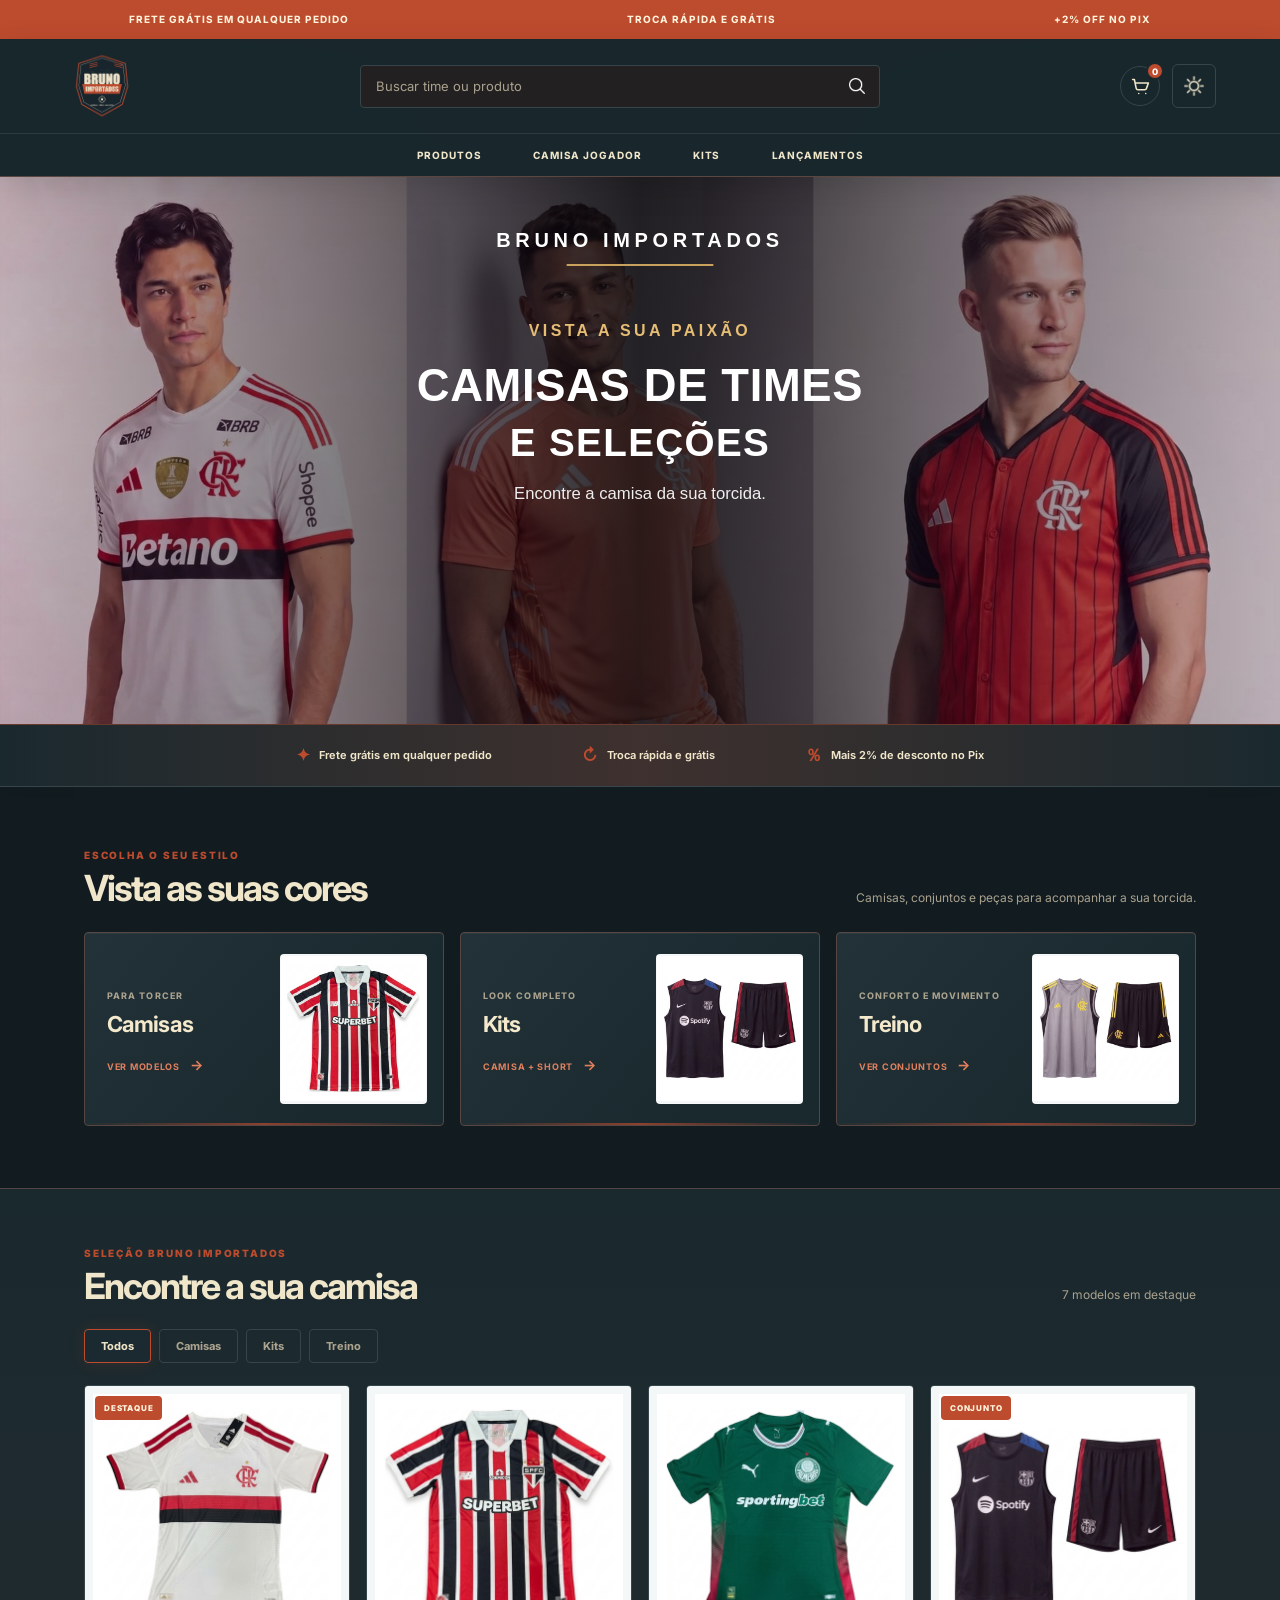
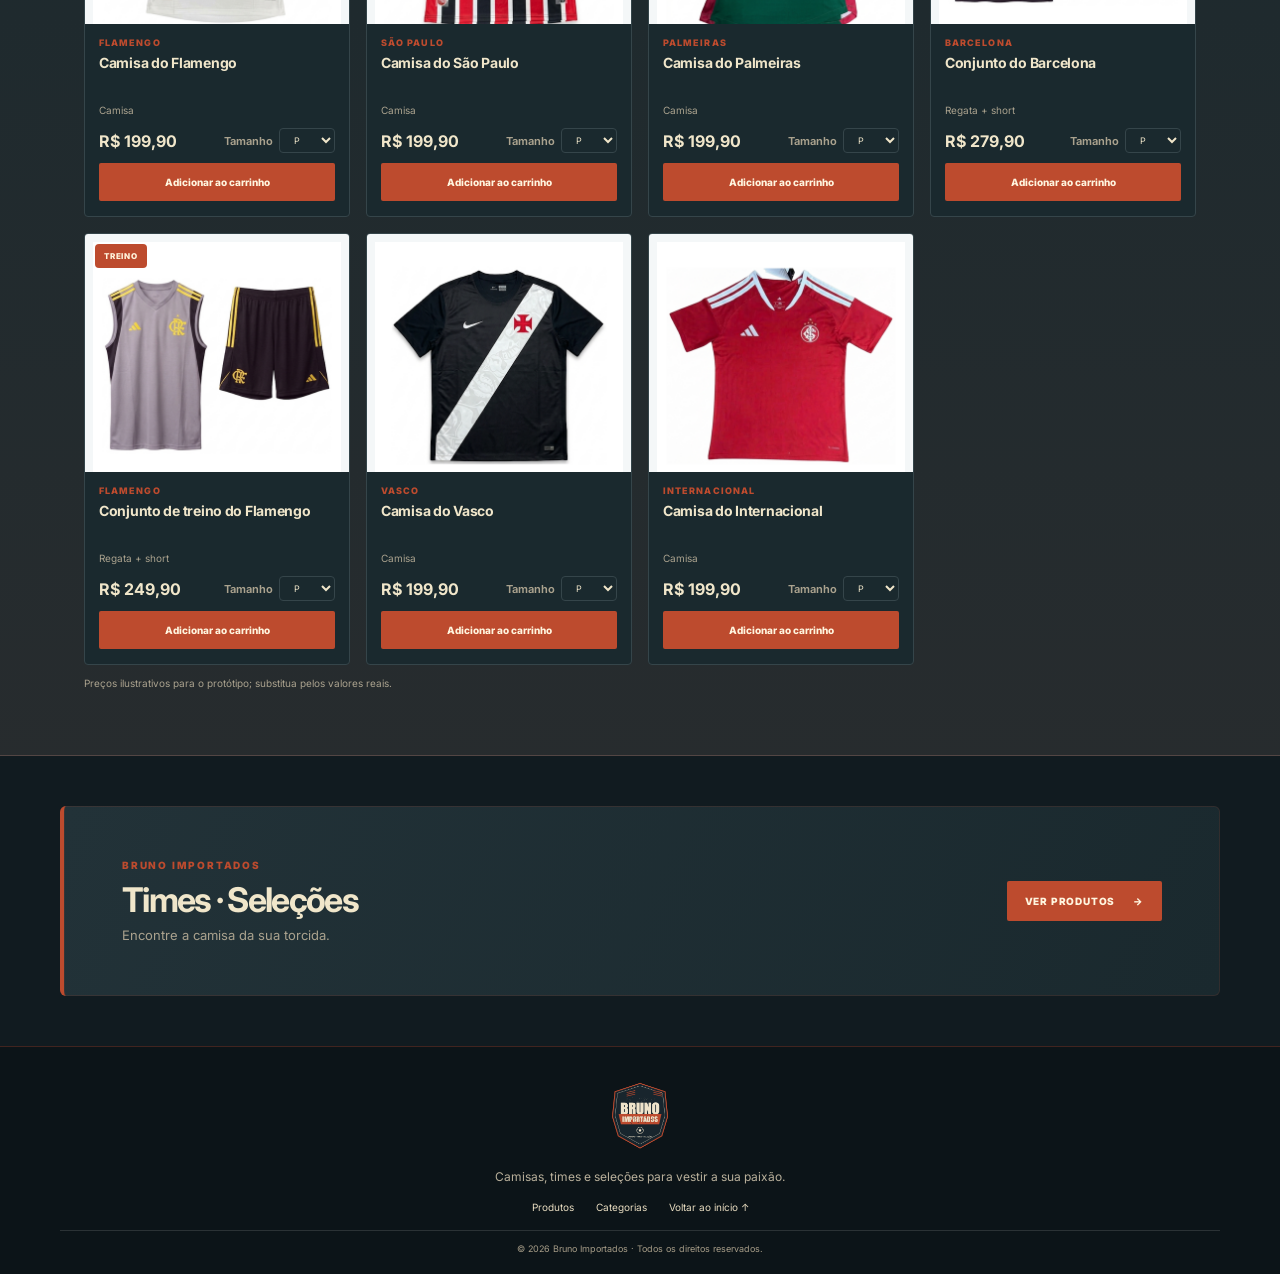
==== commit 3a3c073f: "ajustando responsividade..." ====
--- a/index.html
+++ b/index.html
@@ -214,7 +214,10 @@
 
     <footer class="site-footer" id="contato">
       <a href="#inicio" class="footer-brand"
-        ><img src="assets/branding/logoDark.png" alt="Bruno Importados" id="footer-logo"
+        ><img
+          src="assets/branding/logoDark.png"
+          alt="Bruno Importados"
+          id="footer-logo"
       /></a>
       <p>Camisas, times e seleções para vestir a sua paixão.</p>
       <nav aria-label="Links do rodapé">
@@ -224,7 +227,8 @@
       <small>© 2026 Bruno Importados · Todos os direitos reservados.</small>
     </footer>
 
-    <div class="cart-toast"
+    <div
+      class="cart-toast"
       id="cart-toast"
       role="status"
       aria-live="polite"
--- a/css/style.css
+++ b/css/style.css
@@ -1,9 +1,11 @@
 * {
   box-sizing: border-box;
 }
+
 html {
   scroll-behavior: smooth;
 }
+
 body {
   margin: 0;
   background: var(--background);
@@ -11,18 +13,22 @@
   font-family: "Inter", Arial, sans-serif;
   transition: background .2s, color .2s;
 }
+
 button,
 input {
   font: inherit;
 }
+
 a {
   color: inherit;
   text-decoration: none;
 }
+
 .promotions {
   background: var(--accent-color);
   color: #fff3dc;
 }
+
 .promotion-items {
   min-height: 34px;
   max-width: 1200px;
@@ -37,6 +43,7 @@
   letter-spacing: .09em;
   text-align: center;
 }
+
 .site-header {
   background: var(--surface);
   border-bottom: 1px solid var(--border-color);
@@ -44,6 +51,7 @@
   top: 0;
   z-index: 10;
 }
+
 .header-main {
   max-width: 1200px;
   min-height: 88px;
@@ -54,23 +62,27 @@
   align-items: center;
   gap: 28px;
 }
+
 .brand {
   display: inline-flex;
   align-items: center;
   width: max-content;
 }
+
 .brand img {
   display: block;
   width: 76px;
   height: 76px;
   object-fit: contain;
 }
+
 .search-box {
   position: relative;
   width: 100%;
   max-width: 520px;
   justify-self: center;
 }
+
 .search-box input {
   width: 100%;
   height: 43px;
@@ -82,13 +94,16 @@
   outline: none;
   font-size: 13px;
 }
+
 .search-box input:focus {
   border-color: var(--accent-hover);
   box-shadow: 0 0 0 2px color-mix(in srgb, var(--accent-color) 22%, transparent);
 }
+
 .search-box input::placeholder {
   color: var(--muted-text);
 }
+
 .search-box button {
   position: absolute;
   right: 2px;
@@ -101,6 +116,7 @@
   font-size: 27px;
   cursor: pointer;
 }
+
 .theme-toggle {
   justify-self: end;
   display: inline-flex;
@@ -115,10 +131,12 @@
   font-weight: 700;
   cursor: pointer;
 }
+
 .theme-toggle:hover {
   border-color: var(--accent-hover);
   color: var(--accent-hover);
 }
+
 .theme-symbol {
   display: inline-block;
   flex: 0 0 auto;
@@ -129,6 +147,7 @@
   mask-repeat: no-repeat;
   mask-size: contain;
 }
+
 .nav-bar {
   min-height: 43px;
   display: flex;
@@ -138,6 +157,7 @@
   border-top: 1px solid var(--border-color);
   padding: 0 18px;
 }
+
 .nav-bar a {
   font-size: 10px;
   letter-spacing: .09em;
@@ -146,6 +166,7 @@
   padding: 14px 0;
   position: relative;
 }
+
 .nav-bar a::after {
   content: "";
   position: absolute;
@@ -156,21 +177,25 @@
   background: var(--accent-hover);
   transition: width .2s;
 }
+
 .nav-bar a:hover::after,
 .nav-bar a:focus-visible::after {
   width: 100%;
 }
+
 .hero-banner {
   display: block;
   overflow: hidden;
   border-radius: var(--border-radius);
   background: #18282d;
 }
+
 .hero-banner img {
   display: block;
   width: 100%;
   height: auto;
 }
+
 .benefits {
   min-height: 62px;
   padding: 12px 22px;
@@ -182,6 +207,7 @@
   border-bottom: 1px solid var(--border-color);
   color: var(--text-color);
 }
+
 .benefits div {
   display: flex;
   align-items: center;
@@ -189,15 +215,18 @@
   font-size: 11px;
   font-weight: 650;
 }
+
 .benefits span {
   color: var(--accent-hover);
   font-size: 17px;
 }
+
 .section {
   width: min(1160px, 100%);
   margin: auto;
   padding: 62px 24px;
 }
+
 .section-heading {
   display: flex;
   justify-content: space-between;
@@ -205,6 +234,7 @@
   gap: 20px;
   margin-bottom: 24px;
 }
+
 .eyebrow {
   margin: 0 0 8px;
   color: var(--accent-hover);
@@ -213,12 +243,14 @@
   text-transform: uppercase;
   font-weight: 850;
 }
+
 h1,
 h2,
 h3,
 p {
   margin-top: 0;
 }
+
 .section-heading h1,
 .section-heading h2 {
   margin: 0;
@@ -226,16 +258,19 @@
   letter-spacing: -.055em;
   line-height: 1.08;
 }
+
 .section-note {
   margin: 0 0 3px;
   color: var(--muted-text);
   font-size: 12px;
 }
+
 .category-grid {
   display: grid;
   grid-template-columns: repeat(3, 1fr);
   gap: 16px;
 }
+
 .category-card {
   min-height: 180px;
   display: flex;
@@ -249,40 +284,49 @@
   background: #263833;
   color: #f4e9cc;
 }
+
 .category-shirts {
   background: #392d2a;
 }
+
 .category-kits {
   background: #263833;
 }
+
 .category-training {
   background: #302d33;
 }
+
 .category-card div {
   position: relative;
   z-index: 1;
 }
+
 .category-card div>span {
   font-size: 9px;
   letter-spacing: .12em;
   color: #c6bba3;
   font-weight: 750;
 }
+
 .category-card h2 {
   margin: 8px 0 17px;
   font-size: 22px;
   letter-spacing: -.04em;
 }
+
 .category-card b {
   font-size: 9px;
   letter-spacing: .08em;
   color: #f0a07c;
 }
+
 .category-card b i {
   margin-left: 7px;
   font-size: 14px;
   font-style: normal;
 }
+
 .category-card img {
   width: 46%;
   max-width: 175px;
@@ -291,22 +335,27 @@
   background: #fff;
   border-radius: var(--border-radius);
 }
+
 .category-card:hover img {
   transform: scale(1.025);
 }
+
 .collection {
   background: var(--surface);
   border-block: 1px solid var(--border-color);
 }
+
 .collection-inner {
   padding-top: 58px;
   padding-bottom: 66px;
 }
+
 .filters {
   display: flex;
   gap: 8px;
   margin-bottom: 22px;
 }
+
 .filter {
   padding: 9px 16px;
   border: 1px solid var(--border-color);
@@ -317,17 +366,20 @@
   font-weight: 750;
   cursor: pointer;
 }
+
 .filter.active,
 .filter:hover {
   background: var(--deep-green);
   color: var(--cream-color);
   border-color: var(--deep-green);
 }
+
 .product-grid {
   display: grid;
   grid-template-columns: repeat(4, minmax(0, 1fr));
   gap: 16px;
 }
+
 .product-card {
   overflow: hidden;
   border-radius: var(--border-radius);
@@ -335,13 +387,16 @@
   border: 1px solid var(--border-color);
   transition: transform .2s, box-shadow .2s;
 }
+
 .product-card:hover {
   transform: translateY(-3px);
   box-shadow: 0 12px 24px #0002;
 }
+
 .product-card[hidden] {
   display: none;
 }
+
 .product-image {
   position: relative;
   height: 238px;
@@ -350,6 +405,7 @@
   overflow: hidden;
   background: #fff;
 }
+
 .product-image img {
   width: 100%;
   height: 100%;
@@ -357,9 +413,11 @@
   object-fit: contain;
   transition: transform .2s;
 }
+
 .product-card:hover .product-image img {
   transform: scale(1.025);
 }
+
 .product-badge {
   position: absolute;
   z-index: 1;
@@ -374,9 +432,11 @@
   letter-spacing: .1em;
   text-transform: uppercase;
 }
+
 .product-info {
   padding: 13px 14px 15px;
 }
+
 .product-info p {
   margin: 0 0 6px;
   color: var(--accent-hover);
@@ -384,6 +444,7 @@
   letter-spacing: .12em;
   font-weight: 850;
 }
+
 .product-info h3 {
   min-height: 36px;
   margin: 0 0 8px;
@@ -391,16 +452,19 @@
   font-size: 14px;
   letter-spacing: -.02em;
 }
+
 .product-type {
   display: inline-block;
   color: var(--muted-text);
   font-size: 10px;
 }
+
 .empty-state {
   margin: 22px 0 0;
   color: var(--muted-text);
   font-size: 13px;
 }
+
 .closing-banner {
   min-height: 190px;
   margin: 50px auto;
@@ -414,16 +478,19 @@
   border-left: 4px solid var(--accent-color);
   border-radius: var(--border-radius);
 }
+
 .closing-banner h2 {
   margin: 0 0 7px;
   font-size: clamp(24px, 3vw, 34px);
   letter-spacing: -.05em;
 }
+
 .closing-banner p:not(.eyebrow) {
   margin: 0;
   color: var(--muted-text);
   font-size: 13px;
 }
+
 .button-primary {
   display: inline-flex;
   gap: 18px;
@@ -437,9 +504,11 @@
   font-weight: 850;
   white-space: nowrap;
 }
+
 .button-primary:hover {
   background: var(--accent-hover);
 }
+
 .site-footer {
   display: flex;
   flex-direction: column;
@@ -450,29 +519,35 @@
   color: #f1e6cb;
   text-align: center;
 }
+
 .footer-brand img {
   display: block;
   width: 82px;
   height: 82px;
   object-fit: contain;
 }
+
 .site-footer p {
   margin: 0;
   color: #b9b09b;
   font-size: 12px;
 }
+
 .site-footer nav {
   display: flex;
   gap: 22px;
   margin: 5px 0;
 }
+
 .site-footer nav a {
   color: #e9ddc1;
   font-size: 10px;
 }
+
 .site-footer nav a:hover {
   color: #e58b66;
 }
+
 .site-footer small {
   padding-top: 12px;
   width: min(100%, 1160px);
@@ -480,6 +555,7 @@
   color: #a79d88;
   font-size: 9px;
 }
+
 .sr-only {
   position: absolute;
   width: 1px;
@@ -491,15 +567,18 @@
   white-space: nowrap;
   border: 0;
 }
+
 :focus-visible {
   outline: 2px solid var(--accent-hover);
   outline-offset: 3px;
 }
+
 /* Faixa promocional em movimento contínuo, sem setas ou pausas ao passar o mouse. */
 .promotions {
   min-height: 38px;
   overflow: hidden;
 }
+
 .promo-carousel {
   width: 100%;
   min-height: 38px;
@@ -507,10 +586,12 @@
   display: flex;
   align-items: center;
 }
+
 .promo-viewport {
   width: 100%;
   overflow: hidden;
 }
+
 .promotion-items {
   width: max-content;
   max-width: none;
@@ -524,6 +605,7 @@
   animation: promo-marquee 20s linear infinite;
   will-change: transform;
 }
+
 .promo-group {
   flex: 0 0 auto;
   width: max-content;
@@ -537,6 +619,7 @@
   gap: clamp(34px, 6vw, 92px);
   list-style: none;
 }
+
 .promo-group li {
   flex: 0 0 auto;
   color: #fff3dc;
@@ -546,23 +629,28 @@
   font-weight: 750;
   letter-spacing: .1em;
 }
+
 @keyframes promo-marquee {
   to {
     transform: translateX(-50%);
   }
 }
+
 .sun {
   color: white;
 }
+
 .search-box button {
   display: grid;
   place-items: center
 }
+
 .search-box button img {
   width: 20px;
   height: 20px;
   object-fit: contain
 }
+
 .cart-link span {
   display: inline-grid;
   place-items: center;
@@ -575,6 +663,7 @@
   color: #fff;
   font-size: 9px
 }
+
 .product-price {
   display: block;
   margin: 0;
@@ -582,6 +671,7 @@
   font-size: 16px;
   white-space: nowrap
 }
+
 .product-purchase-row {
   display: flex;
   align-items: center;
@@ -589,10 +679,11 @@
   gap: 8px;
   margin: 10px 0
 }
+
 .product-size {
-  width: 48px;
-  min-width: 48px;
-  max-width: 48px;
+  width: 50px;
+  min-width: 50px;
+  max-width: 50px;
   height: 25px;
   margin: 0;
   border: 1px solid var(--border-color);
@@ -601,19 +692,24 @@
   color: var(--text-color);
   padding: 0 12px 0 4px;
   font: inherit;
+  text-align: center;
+  text-align-last: center;
   font-size: 9px
 }
+
 .size-picker {
   display: flex;
   align-items: center;
   gap: 6px;
   margin: 0
 }
+
 .size-label {
   color: var(--muted-text);
   font-size: 11px;
   font-weight: 650
 }
+
 .product-add {
   width: 100%;
   min-height: 38px;
@@ -627,9 +723,11 @@
   font-weight: 800;
   cursor: pointer
 }
+
 .product-add:hover {
   background: var(--accent-hover)
 }
+
 .cart-toast {
   position: fixed;
   z-index: 1500;
@@ -652,51 +750,62 @@
   transform: translateY(12px);
   transition: opacity .2s ease, transform .2s ease;
 }
+
 .cart-toast.is-visible {
   opacity: 1;
   transform: translateY(0)
 }
+
 .price-notice {
   margin: 12px 0 0;
   color: var(--muted-text);
   font-size: 10px
 }
+
 .checkout-header {
   grid-template-columns: 90px 1fr 150px
 }
+
 .checkout-header h1 {
   margin: 0;
   font-size: 20px
 }
+
 .checkout-main {
   width: min(1000px, calc(100% - 36px));
   margin: auto;
   padding: 30px 0 64px;
   min-height: 55vh
 }
+
 .back-link {
   display: inline-block;
   margin-bottom: 22px;
   color: var(--accent-hover);
   font-size: 12px
 }
+
 .checkout-layout {
   display: grid;
   grid-template-columns: minmax(0, 1.5fr) minmax(270px, 1fr);
   gap: 28px
 }
+
 .checkout-layout h2 {
   font-size: 20px
 }
+
 .checkout-layout>section:first-child {
   display: flex;
   min-height: 340px;
   flex-direction: column;
 }
+
 .cart-items {
   display: grid;
   gap: 12px
 }
+
 .checkout-layout>section:first-child .empty-state:not([hidden]) {
   display: grid;
   flex: 1;
@@ -706,6 +815,7 @@
   font-size: clamp(18px, 2vw, 22px);
   text-align: center;
 }
+
 .cart-row {
   display: grid;
   grid-template-columns: 86px minmax(0, 1fr) auto;
@@ -716,6 +826,7 @@
   border-radius: var(--border-radius);
   background: var(--surface)
 }
+
 .cart-row>img {
   width: 86px;
   height: 100px;
@@ -723,6 +834,7 @@
   background: #fff;
   border-radius: 3px
 }
+
 .cart-description p {
   margin: 0 0 5px;
   color: var(--accent-hover);
@@ -730,19 +842,23 @@
   font-weight: 800;
   text-transform: uppercase
 }
+
 .cart-description h3 {
   margin: 0 0 5px;
   font-size: 13px
 }
+
 .cart-description span,
 .quantity-control>span {
   display: block;
   color: var(--muted-text);
   font-size: 10px;
 }
+
 .quantity-control {
   margin-top: 8px;
 }
+
 .quantity-buttons {
   display: inline-flex;
   align-items: center;
@@ -752,6 +868,7 @@
   overflow: hidden;
   background: var(--background);
 }
+
 .quantity-button {
   width: 32px;
   height: 30px;
@@ -763,16 +880,19 @@
   line-height: 1;
   cursor: pointer;
 }
+
 .quantity-button:hover {
   background: var(--surface-2);
   color: var(--accent-hover);
 }
+
 .quantity-value {
   min-width: 34px;
   text-align: center;
   color: var(--text-color);
   font-size: 12px;
 }
+
 .cart-remove {
   padding: 7px 11px;
   border: 1px solid color-mix(in srgb, var(--accent-color) 55%, var(--border-color));
@@ -785,11 +905,13 @@
   cursor: pointer;
   transition: background .2s ease, border-color .2s ease, color .2s ease
 }
+
 .cart-remove:hover {
   border-color: var(--accent-color);
   background: var(--accent-color);
   color: #fff
 }
+
 .order-panel {
   align-self: start;
   padding: 20px;
@@ -797,9 +919,11 @@
   border-radius: var(--border-radius);
   background: var(--surface)
 }
+
 .order-panel h2 {
   margin: 0
 }
+
 .order-total {
   display: flex;
   justify-content: space-between;
@@ -808,18 +932,22 @@
   border-block: 1px solid var(--border-color);
   font-size: 13px
 }
+
 .order-total strong {
   font-size: 17px
 }
+
 .order-panel form {
   display: grid;
   gap: 7px
 }
+
 .order-panel form label {
   margin-top: 6px;
   font-size: 11px;
   font-weight: 650
 }
+
 .order-panel form input,
 .order-panel form select {
   width: 100%;
@@ -830,22 +958,27 @@
   background: var(--background);
   color: var(--text-color)
 }
+
 .installment-field {
   display: grid;
   gap: 7px
 }
+
 .installment-field[hidden] {
   display: none
 }
+
 .payment-note {
   color: var(--muted-text);
   font-size: 10px
 }
+
 .field-error {
   min-height: 12px;
   color: #e0805d;
   font-size: 10px
 }
+
 .checkout-submit {
   width: fit-content;
   min-height: 36px;
@@ -853,21 +986,25 @@
   margin-top: 8px;
   padding: 8px 18px
 }
+
 .checkout-message {
   min-height: 16px;
   margin: 4px 0;
   color: var(--accent-hover);
   font-size: 11px
 }
+
 .checkout-message.is-error {
   color: #d46149
 }
+
 .header-actions {
   display: flex;
   justify-self: end;
   align-items: center;
   gap: 12px
 }
+
 .cart-icon {
   position: relative;
   width: 40px;
@@ -879,14 +1016,17 @@
   border-radius: 50%;
   transition: color .2s, border-color .2s
 }
+
 .cart-icon:hover {
   color: var(--accent-hover);
   border-color: var(--accent-hover)
 }
+
 .cart-icon svg {
   width: 21px;
   height: 21px
 }
+
 .cart-count {
   position: absolute;
   top: -5px;
@@ -904,15 +1044,19 @@
   font-weight: 800;
   line-height: 1
 }
+
 .header-main {
   grid-template-columns: 110px minmax(200px, 1fr) 150px
 }
+
 .checkout-header {
   grid-template-columns: 90px 1fr auto
 }
+
 .checkout-header .header-actions {
   grid-column: 3
 }
+
 /* Botão de tema somente com ícone, mantendo o rótulo acessível. */
 .theme-toggle {
   width: 44px;
@@ -920,13 +1064,16 @@
   justify-content: center;
   padding: 0
 }
+
 .theme-toggle .theme-label {
   display: none
 }
+
 .theme-symbol {
   width: 24px;
   height: 24px
 }
+
 dialog.order-confirmation {
   width: min(560px, calc(100% - 32px));
   max-width: none;
@@ -942,10 +1089,12 @@
   background: var(--surface);
   box-shadow: 0 24px 80px #0008;
 }
+
 .order-confirmation::backdrop {
   background: rgb(5 10 14 / 72%);
   backdrop-filter: blur(3px);
 }
+
 .confirmation-close {
   position: absolute;
   top: 12px;
@@ -963,10 +1112,12 @@
   line-height: 1;
   cursor: pointer;
 }
+
 .confirmation-close:hover {
   color: var(--accent-hover);
   border-color: var(--accent-hover);
 }
+
 .confirmation-mark {
   width: 50px;
   height: 50px;
@@ -979,10 +1130,12 @@
   font-size: 26px;
   font-weight: 800;
 }
+
 .order-confirmation h2 {
   margin: 0 0 10px;
   font-size: clamp(24px, 4vw, 34px);
 }
+
 .order-confirmation p:not(.eyebrow) {
   max-width: 470px;
   margin: 0 auto 22px;
@@ -990,69 +1143,84 @@
   line-height: 1.6;
   font-size: 14px;
 }
+
 .order-confirmation .button-primary {
   justify-content: center;
 }
+
 /* Efeitos visuais da interface. A paleta fica centralizada no início deste arquivo. */
 
 body {
   background-image: radial-gradient(ellipse at 50% -18%, color-mix(in srgb, var(--accent-color) 10%, transparent), transparent 55%);
   background-attachment: fixed;
 }
+
 .promotions {
   border-bottom: 1px solid color-mix(in srgb, var(--accent-color) 45%, transparent);
   box-shadow: 0 3px 22px color-mix(in srgb, var(--accent-color) 10%, transparent);
 }
+
 .site-header {
   background: color-mix(in srgb, var(--surface) 92%, transparent);
   border-bottom-color: color-mix(in srgb, var(--accent-color) 28%, var(--border-color));
   box-shadow: 0 10px 30px #0002;
   backdrop-filter: blur(16px);
 }
+
 .header-main {
   min-height: 94px;
 }
+
 .search-box input {
   border-radius: 4px;
   background: color-mix(in srgb, var(--background) 90%, var(--accent-color));
   border-color: var(--border-color);
 }
+
 .search-box input:focus {
   border-color: var(--accent-color);
   box-shadow: 0 0 0 1px var(--accent-color), 0 0 20px color-mix(in srgb, var(--accent-color) 22%, transparent);
 }
+
 .theme-toggle,
 .cart-icon {
   border-color: var(--border-color);
   transition: border-color .2s, color .2s, box-shadow .2s, transform .2s;
 }
+
 .theme-toggle:hover,
 .cart-icon:hover {
   border-color: var(--accent-color);
   color: var(--accent-color);
   box-shadow: 0 0 16px color-mix(in srgb, var(--accent-color) 20%, transparent);
 }
+
 .nav-bar {
   border-top-color: color-mix(in srgb, var(--border-color) 70%, transparent);
 }
+
 .nav-bar a::after {
   height: 2px;
   box-shadow: 0 0 10px var(--accent-color);
 }
+
 .hero-banner {
   border-radius: 0;
   border-bottom: 1px solid color-mix(in srgb, var(--accent-color) 48%, transparent);
   box-shadow: 0 18px 48px #0004;
 }
+
 .benefits {
   background: linear-gradient(90deg, var(--surface), color-mix(in srgb, var(--surface) 78%, var(--accent-color)), var(--surface));
   border-bottom-color: var(--border-color);
 }
+
 .benefits span,
 .eyebrow,
 .product-info>p {
   color: var(--accent-color);
 }
+
 .category-card {
   position: relative;
   min-height: 194px;
@@ -1062,6 +1230,7 @@
   box-shadow: inset 0 1px 0 #ffffff0c;
   transition: border-color .2s, transform .2s, box-shadow .2s;
 }
+
 .category-card::after {
   content: "";
   position: absolute;
@@ -1070,35 +1239,43 @@
   background: linear-gradient(90deg, transparent, var(--accent-color), transparent);
   opacity: .7;
 }
+
 .category-card:hover {
   transform: translateY(-4px);
   border-color: var(--accent-color);
   box-shadow: 0 12px 32px color-mix(in srgb, var(--accent-color) 11%, transparent);
 }
+
 .category-shirts,
 .category-kits,
 .category-training {
   background: linear-gradient(130deg, var(--surface-2), var(--surface) 72%);
 }
+
 .category-card div>span {
   color: var(--muted-text);
 }
+
 .category-card b {
   color: var(--accent-hover);
 }
+
 .category-card img {
   background: #f4f7f8;
   border: 1px solid #ffffff24;
   border-radius: 4px;
 }
+
 .collection {
   background: linear-gradient(180deg, var(--surface), color-mix(in srgb, var(--surface) 92%, var(--accent-color)));
   border-color: color-mix(in srgb, var(--accent-color) 22%, var(--border-color));
 }
+
 .filter {
   border-radius: 4px;
   transition: background .2s, color .2s, border-color .2s, box-shadow .2s;
 }
+
 .filter.active,
 .filter:hover {
   background: var(--deep-green);
@@ -1106,24 +1283,29 @@
   color: var(--cream-color);
   box-shadow: 0 0 15px color-mix(in srgb, var(--accent-color) 16%, transparent);
 }
+
 .product-card {
   border-radius: 4px;
   background: var(--surface);
   border-color: var(--border-color);
 }
+
 .product-card:hover {
   border-color: color-mix(in srgb, var(--accent-color) 55%, var(--border-color));
   box-shadow: 0 12px 30px #0004, 0 0 18px color-mix(in srgb, var(--accent-color) 9%, transparent);
 }
+
 .product-image {
   background: #f4f7f8;
 }
+
 .product-badge {
   background: var(--accent-color);
   color: #fff4dc;
   border: 1px solid color-mix(in srgb, var(--accent-color) 55%, transparent);
   border-radius: 4px;
 }
+
 .product-add,
 .button-primary {
   border-radius: 2px;
@@ -1131,6 +1313,7 @@
   color: #fff5df;
   transition: background .2s, box-shadow .2s, transform .2s;
 }
+
 .product-add:hover,
 .button-primary:hover {
   background: var(--accent-hover);
@@ -1138,20 +1321,24 @@
   box-shadow: 0 0 20px color-mix(in srgb, var(--accent-color) 30%, transparent);
   transform: translateY(-1px);
 }
+
 .product-size,
 .order-panel form input,
 .order-panel form select,
 .quantity-buttons {
   border-radius: 4px;
 }
+
 .closing-banner {
   border-left-color: var(--accent-color);
   background: linear-gradient(115deg, var(--surface-2), var(--surface));
   box-shadow: inset 0 0 0 1px color-mix(in srgb, var(--accent-color) 14%, transparent);
 }
+
 .site-footer {
   border-top: 1px solid color-mix(in srgb, var(--accent-color) 30%, transparent);
 }
+
 .order-panel,
 .cart-row,
 .order-confirmation {
@@ -1159,11 +1346,13 @@
   border-color: color-mix(in srgb, var(--accent-color) 22%, var(--border-color));
   box-shadow: 0 12px 30px #0002;
 }
+
 .quantity-button:hover {
   background: var(--surface-2);
   color: var(--accent-color);
 }
+
 :focus-visible {
   outline-color: var(--accent-color);
   box-shadow: 0 0 0 3px color-mix(in srgb, var(--accent-color) 20%, transparent);
-}
+}
--- a/css/theme-responsive.css
+++ b/css/theme-responsive.css
@@ -14,6 +14,7 @@
   --deep-green: #1a2a30;
   --border-radius: 6px;
 }
+
 :root[data-theme="light"] {
   color-scheme: light;
   --background: #f2ead7;
@@ -28,13 +29,16 @@
   --deep-green: #1d302c;
   --border-radius: 6px;
 }
+
 :root[data-theme="light"] .filter.active,
 :root[data-theme="light"] .filter:hover {
   color: #fff7e7;
 }
+
 :root[data-theme="light"] .site-footer {
   background: #1d302c;
 }
+
 @media (max-width: 900px) {
   .header-main {
     grid-template-columns: 90px minmax(160px, 1fr) 120px;
@@ -63,6 +67,7 @@
     height: 126px;
   }
 }
+
 @media (max-width: 620px) {
   .promotion-items {
     min-height: 32px;
@@ -257,6 +262,7 @@
     gap: 14px;
   }
 }
+
 @media (max-width: 620px) {
 
   .promotions,
@@ -276,40 +282,17 @@
     letter-spacing: .04em;
   }
 }
+
 @media (prefers-reduced-motion: reduce) {
   .promotion-items {
     animation-duration: 20s;
   }
 }
+
 :root[data-theme="dark"] .search-box button img {
   filter: brightness(0) invert(1)
 }
-@media (max-width: 480px) {
-  .product-purchase-row {
-    gap: 3px
-  }
-
-  .product-price {
-    font-size: 11.5px
-  }
-
-  .size-picker {
-    gap: 3px
-  }
-
-  .size-label {
-    font-size: 10.5px
-  }
-
-  .product-size {
-    width: 44px;
-    min-width: 44px;
-    max-width: 44px;
-    height: 24px;
-    padding: 0 11px 0 4px;
-    font-size: 8px
-  }
-}
+
 @media(max-width:700px) {
   .checkout-layout {
     grid-template-columns: 1fr
@@ -366,6 +349,7 @@
     white-space: nowrap
   }
 }
+
 @media(max-width:900px) {
   .header-main {
     grid-template-columns: 90px minmax(160px, 1fr) auto
@@ -375,6 +359,7 @@
     gap: 8px
   }
 }
+
 @media(max-width:620px) {
   .header-main {
     grid-template-columns: 57px minmax(0, 1fr) auto;
@@ -401,6 +386,7 @@
     height: 19px
   }
 }
+
 @media(max-width:700px) {
   .checkout-header {
     grid-template-columns: 55px 1fr auto
@@ -411,6 +397,7 @@
     gap: 6px
   }
 }
+
 @media(max-width:620px) {
   .header-actions .theme-toggle {
     width: 40px;
@@ -422,12 +409,14 @@
     height: 23px
   }
 }
+
 @media(max-width:700px) {
   .checkout-header .theme-toggle {
     width: 40px;
     height: 40px
   }
 }
+
 @media (max-width: 480px) {
   dialog.order-confirmation {
     width: calc(100% - 24px);
@@ -438,9 +427,11 @@
     font-size: 13px;
   }
 }
+
 :root[data-theme="light"] .promotions {
   background: #102b3a;
 }
+
 @media (max-width: 620px) {
   .header-main {
     min-height: 72px;
@@ -450,3 +441,58 @@
     min-height: 136px;
   }
 }
+
+/* Extra room for selected sizes on desktop product cards. */
+@media (min-width: 901px) {
+  .product-size {
+    width: 56px;
+    min-width: 56px;
+    max-width: 56px;
+  }
+}
+
+/* Keep the price and size controls readable on narrow product cards. */
+@media (max-width: 620px) {
+  .product-purchase-row {
+    flex-wrap: nowrap;
+    gap: 0;
+  }
+
+  .product-price {
+    font-size: clamp(8px, 2.3vw, 10px);
+  }
+
+  .size-picker {
+    gap: 2px;
+    flex-shrink: 0;
+    margin-left: auto;
+  }
+
+  .size-label {
+    font-size: clamp(8px, 2vw, 8.5px);
+    white-space: nowrap;
+  }
+
+  .product-size {
+    width: clamp(46px, 12.5vw, 50px);
+    min-width: clamp(46px, 12.5vw, 50px);
+    max-width: clamp(46px, 12.5vw, 50px);
+    height: 24px;
+    padding: 0 14px 0 5px;
+    font-size: clamp(8px, 2.1vw, 9px);
+    text-align: left;
+    text-align-last: left;
+    appearance: none;
+    -webkit-appearance: none;
+    background-image: linear-gradient(45deg, transparent 50%, currentColor 50%), linear-gradient(135deg, currentColor 50%, transparent 50%);
+    background-position: calc(100% - 7px) 10px, calc(100% - 3px) 10px;
+    background-size: 4px 4px;
+    background-repeat: no-repeat;
+  }
+}
+
+@media (max-width: 360px) {
+  .product-grid {
+    grid-template-columns: 1fr;
+  }
+}
